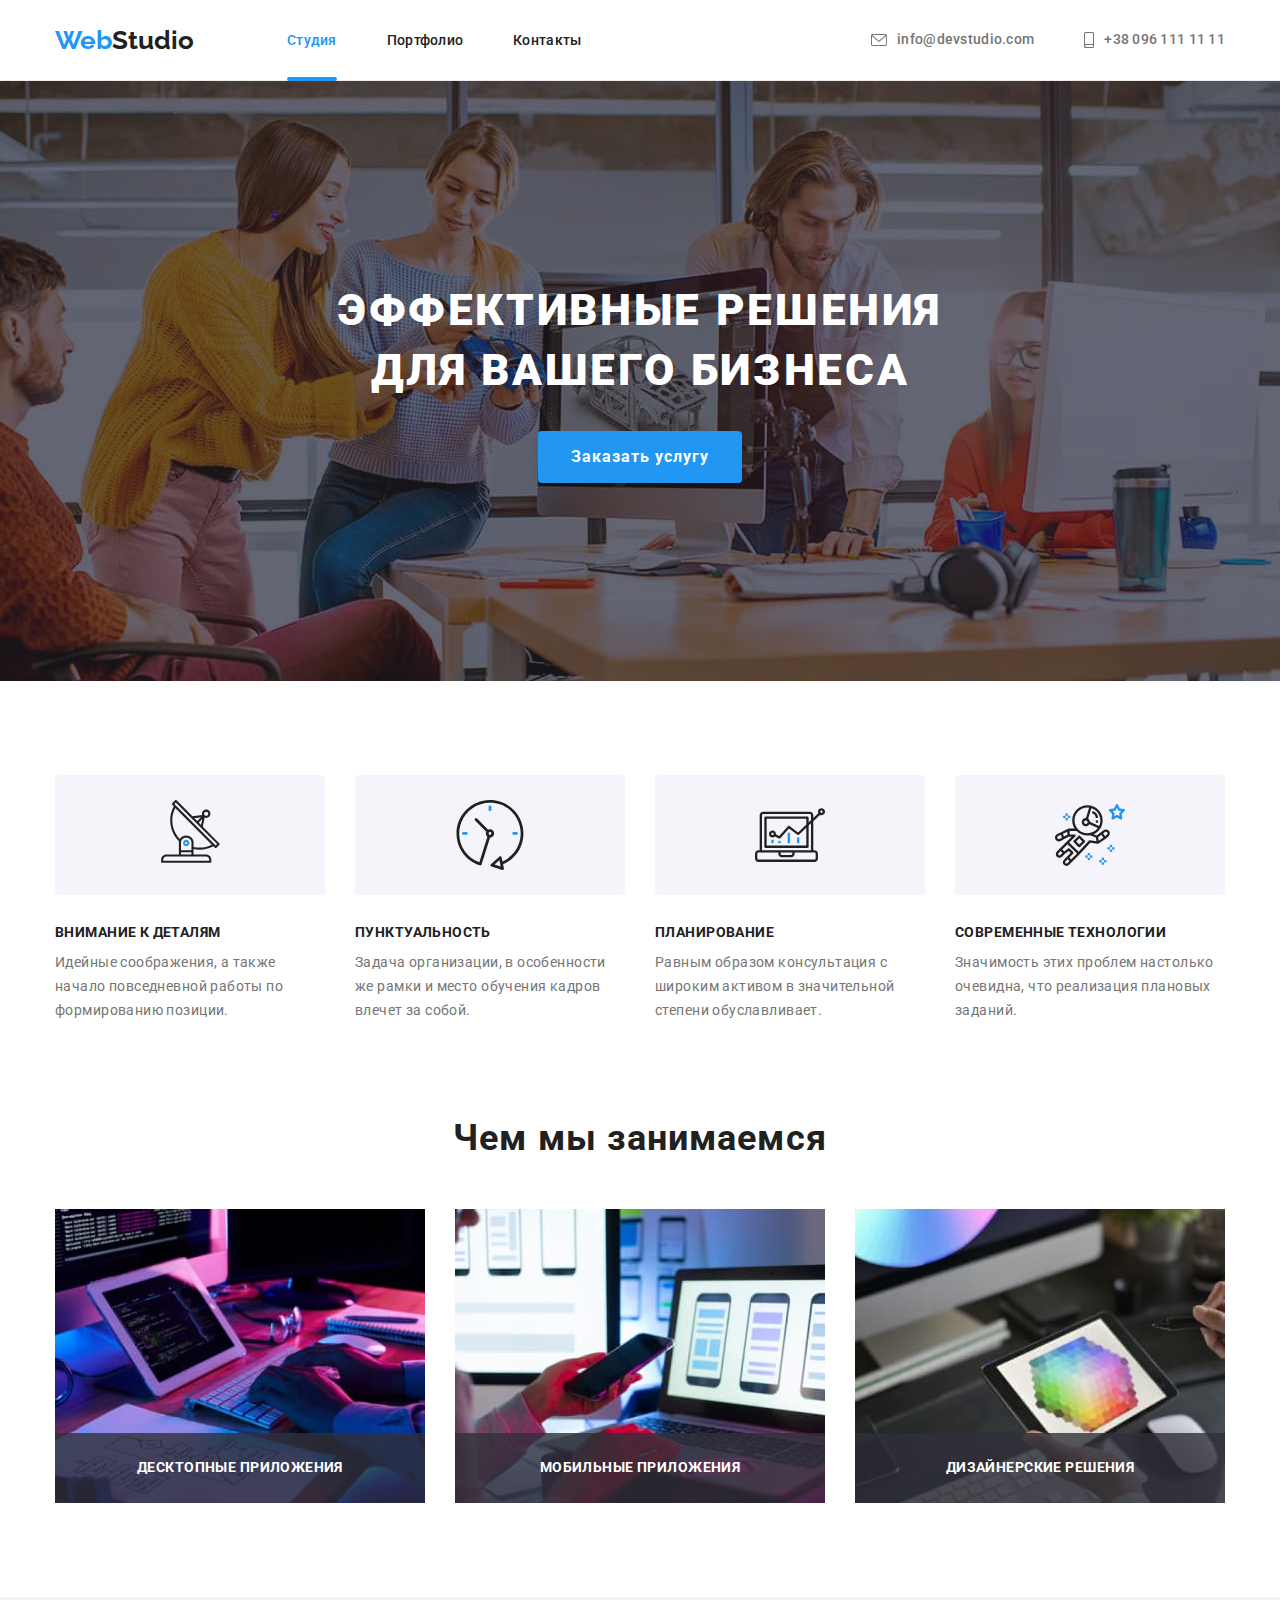
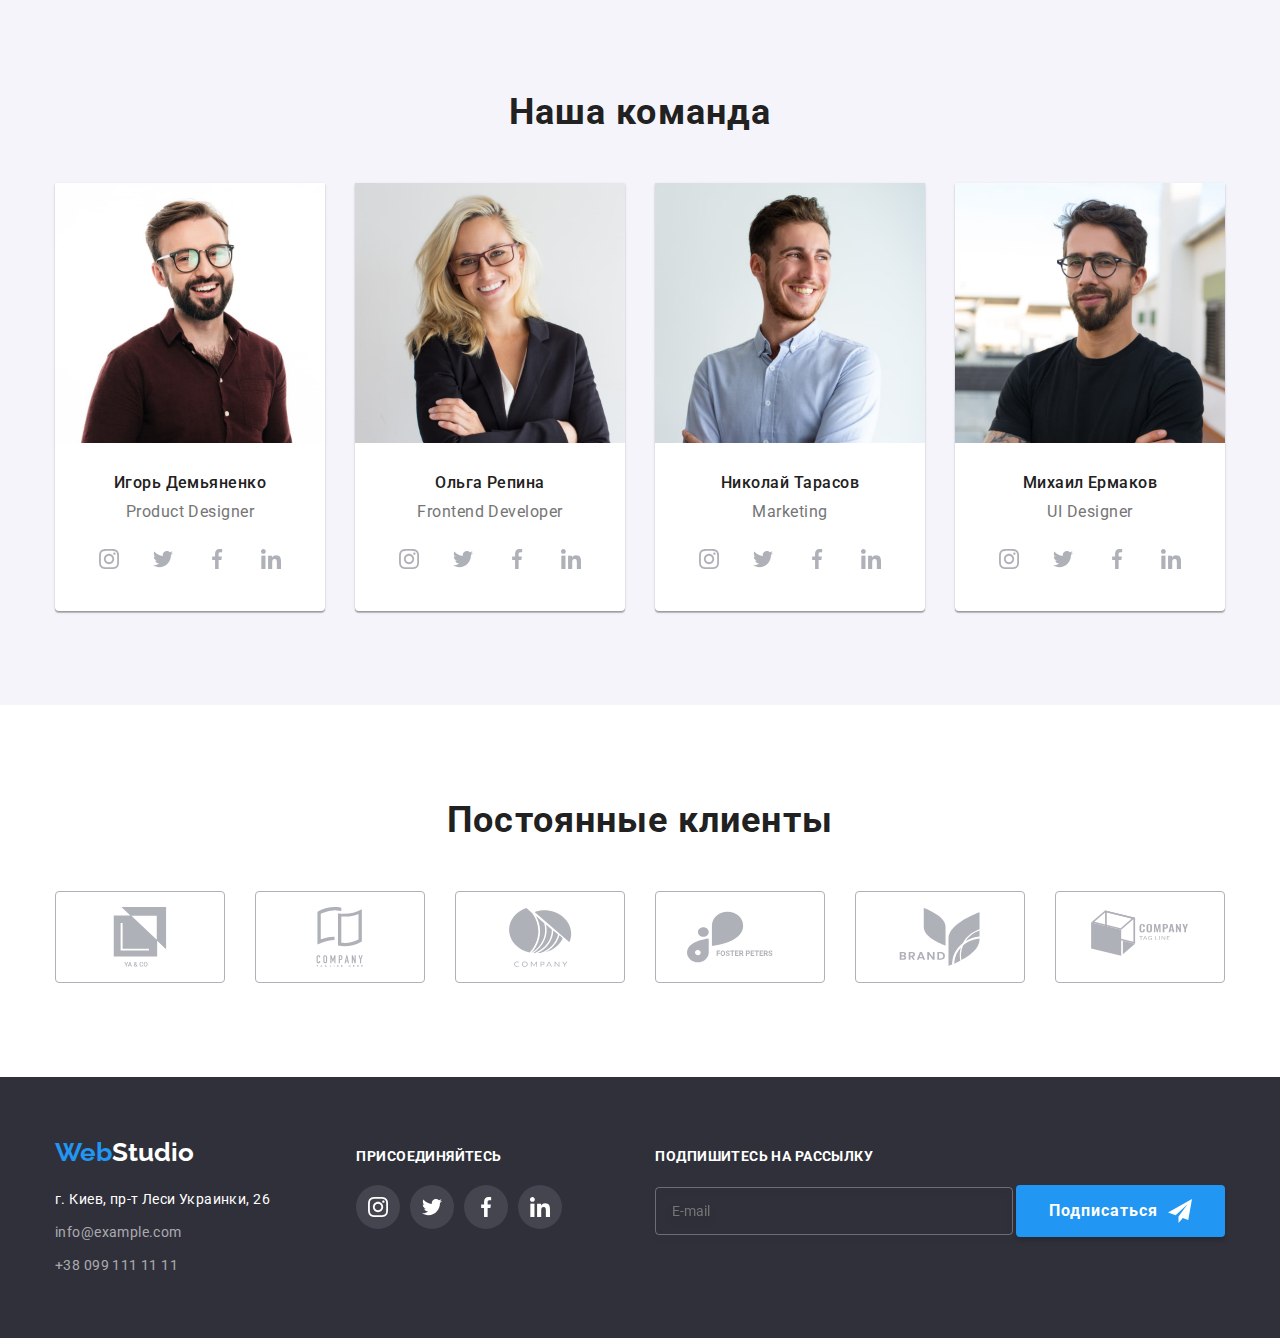
==== index.html @ 66a7e589 "a" ====
<!DOCTYPE html>
<html lang="ru">

<head>
	<meta charset="UTF-8" />
	<meta http-equiv="X-UA-Compatible" content="IE=edge" />
	<meta name="viewport" content="width=device-width, initial-scale=1.0" />
	<title>WebStudio</title>
	<link rel="preconnect" href="https://fonts.googleapis.com" />
	<link rel="preconnect" href="https://fonts.gstatic.com" crossorigin />
	<link href="https://fonts.googleapis.com/css2?family=Raleway:wght@700&family=Roboto:wght@400;500;700;900&display=swap"
		rel="stylesheet" />
	<link rel="stylesheet"
		href="https://cdnjs.cloudflare.com/ajax/libs/modern-normalize/1.1.0/modern-normalize.min.css" />
	<link rel="stylesheet" href="./css/main.min.css" />
</head>

<body>
	<!--header-->
	<header class="header">
		<div class="header__content container">
			<nav class="main__nav">
				<a class="logo" href="./index.html"><span class="logo__accent">Web</span>Studio</a>
				<ul class="site--nav">
					<li class="site--nav__item">
						<a href="./index.html" class="site--nav__link site--nav__current">Студия</a>
					</li>
					<li class="site--nav__item">
						<a href="./portfolio.html" class="site--nav__link ">Портфолио</a>
					</li>
					<li class="site--nav__item">
						<a href="#" class="site--nav__link">Контакты</a>
					</li>
				</ul>
			</nav>
			<ul class="connection">
				<li class="connection__item">
					<a href="mailto:info@devstudio.com" class="connection__link">
						<svg class="contact__icon" width="16px" height="12px">
							<use href="./images/sprite/sprite.svg#envelope"></use>
						</svg>
						info@devstudio.com
					</a>
				</li>
				<li class="connection__item">
					<a href="tel:+380961111111" class="connection__link">
						<svg class="contact__icon" width="10px" height="16px">
							<use href="./images/sprite/sprite.svg#smartphone"></use>
						</svg>
						+38 096 111 11 11
					</a>
				</li>
			</ul>
		</div>
	</header>
	<main>
		<!--hero-->
		<section class="hero">
			<h1 class="hero__title">Эффективные решения для вашего бизнеса</h1>
			<button type="button" class=" hero__button" data-modal-open>Заказать услугу</button>
		</section>
		<!--benefits-->
		<section class="section">
			<div class="container">
				<h2 class="visually--hidden">Наши преимущества</h2>
				<!-- скрито в css -->
				<ul class="benefits">
					<li class="benefits__item">
						<div class="benefits__icon-container">
							<svg class="benefits__icon" width="70px" height="70px">
								<use href="./images/sprite/sprite.svg#antenna"></use>
							</svg>
						</div>
						<h3 class="benefits__title">Внимание к деталям</h3>
						<p class="benefits__text">
							Идейные соображения, а также начало повседневной работы по формированию позиции.
						</p>
					</li>
					<li class="benefits__item">
						<div class="benefits__icon-container">
							<svg class="benefits__icon" width="70px" height="70px">
								<use href="./images/sprite/sprite.svg#clock"></use>
							</svg>
						</div>
						<h3 class="benefits__title">Пунктуальность</h3>
						<p class="benefits__text">
							Задача организации, в особенности же рамки и место обучения кадров влечет за собой.
						</p>
					</li>
					<li class="benefits__item">
						<div class="benefits__icon-container">
							<svg class="benefits__icon" width="70px" height="70px">
								<use href="./images/sprite/sprite.svg#diagram"></use>
							</svg>
						</div>
						<h3 class="benefits__title">Планирование</h3>
						<p class="benefits__text">
							Равным образом консультация с широким активом в значительной степени обуславливает.
						</p>
					</li>
					<li class="benefits__item">
						<div class="benefits__icon-container">
							<svg class="benefits__icon" width="70px" height="70px">
								<use href="./images/sprite/sprite.svg#astronaut"></use>
							</svg>
						</div>
						<h3 class="benefits__title">Современные технологии</h3>
						<p class="benefits__text">
							Значимость этих проблем настолько очевидна, что реализация плановых заданий.
						</p>
					</li>
				</ul>
			</div>
		</section>
		<!--services-->
		<section class="section section__no-pading-top">
			<div class="container">
				<h2 class="section__title">Чем мы занимаемся</h2>
				<ul class="services">
					<li class="services__item">
						<div class="services__thumb">
							<img src="./images/work/work1.jpg" alt="Десктопные приложения" width="370" height="294" />
							<div class="services__overlay">
								<p class="services__name">Десктопные приложения</p>
							</div>
						</div>
					</li>
					<li class="services__item">
						<div class="services__thumb">
							<img src="./images/work/work2.jpg" alt="Мобильные приложения" width="370" height="294" />
							<div class="services__overlay">
								<p class="services__name">Мобильные приложения</p>
							</div>
						</div>
					</li>
					<li class="services__item">
						<div class="services__thumb">
							<img src="./images/work/work3.jpg" alt="Дизайнерские решения" width="370" height="294" />
							<div class="services__overlay">
								<p class="services__name">Дизайнерские решения</p>
							</div>
						</div>
					</li>
				</ul>
			</div>
		</section>
		<!--team-->
		<section class="section section__gray-background">
			<div class="container">
				<h2 class="section__title">Наша команда</h2>
				<ul class="team">
					<li class="team__item">
						<img class="team__photo" src="./images/employee/employee1.jpg" alt="Игорь Демьяненко" width="270"
							height="260" />
						<div class="team__card-information">
							<h3 class="team__title">Игорь Демьяненко</h3>
							<p lang="en" class="team__text">Product Designer</p>
							<ul class="social">
								<li class="social__item">
									<a class="social__link" href="#">
										<svg class="social__icon" width="20px" height="20px">
											<use href="./images/sprite/sprite.svg#instagram"></use>
										</svg>
									</a>
								</li>
								<li class="social__item">
									<a class="social__link" href="#">
										<svg class="social__icon" width="20px" height="20px">
											<use href="./images/sprite/sprite.svg#twitter"></use>
										</svg>
									</a>
								</li>
								<li class="social__item">
									<a class="social__link" href="#">
										<svg class="social__icon" width="20px" height="20px">
											<use href="./images/sprite/sprite.svg#facebook"></use>
										</svg>
									</a>
								</li>
								<li class="social__item">
									<a class="social__link" href="#">
										<svg class="social__icon" width="20px" height="20px">
											<use href="./images/sprite/sprite.svg#linkedin"></use>
										</svg>
									</a>
								</li>
							</ul>
						</div>
					</li>
					<li class="team__item">
						<img class="team__photo" src="./images/employee/employee2.jpg" alt="Ольга Репина" width="270"
							height="260" />
						<div class="team__card-information">
							<h3 class="team__title">Ольга Репина</h3>
							<p lang="en" class="team__text">Frontend Developer</p>
							<ul class="social">
								<li class="social__item">
									<a class="social__link" href="#">
										<svg class="social__icon" width="20px" height="20px">
											<use href="./images/sprite/sprite.svg#instagram"></use>
										</svg>
									</a>
								</li>
								<li class="social__item">
									<a class="social__link" href="#">
										<svg class="social__icon" width="20px" height="20px">
											<use href="./images/sprite/sprite.svg#twitter"></use>
										</svg>
									</a>
								</li>
								<li class="social__item">
									<a class="social__link" href="#">
										<svg class="social__icon" width="20px" height="20px">
											<use href="./images/sprite/sprite.svg#facebook"></use>
										</svg>
									</a>
								</li>
								<li class="social__item">
									<a class="social__link" href="#">
										<svg class="social__icon" width="20px" height="20px">
											<use href="./images/sprite/sprite.svg#linkedin"></use>
										</svg>
									</a>
								</li>
							</ul>
						</div>
					</li>
					<li class="team__item">
						<img class="team__photo" src="./images/employee/employee3.jpg" alt="Николай Тарасов" width="270"
							height="260" />
						<div class="team__card-information">
							<h3 class="team__title">Николай Тарасов</h3>
							<p lang="en" class="team__text">Marketing</p>
							<ul class="social">
								<li class="social__item">
									<a class="social__link" href="#">
										<svg class="social__icon" width="20px" height="20px">
											<use href="./images/sprite/sprite.svg#instagram"></use>
										</svg>
									</a>
								</li>
								<li class="social__item">
									<a class="social__link" href="#">
										<svg class="social__icon" width="20px" height="20px">
											<use href="./images/sprite/sprite.svg#twitter"></use>
										</svg>
									</a>
								</li>
								<li class="social__item">
									<a class="social__link" href="#">
										<svg class="social__icon" width="20px" height="20px">
											<use href="./images/sprite/sprite.svg#facebook"></use>
										</svg>
									</a>
								</li>
								<li class="social__item">
									<a class="social__link" href="#">
										<svg class="social__icon" width="20px" height="20px">
											<use href="./images/sprite/sprite.svg#linkedin"></use>
										</svg>
									</a>
								</li>
							</ul>
						</div>
					</li>
					<li class="team__item">
						<img class="team__photo" src="./images/employee/employee4.jpg" alt="Михаил Ермаков" width="270"
							height="260" />
						<div class="team__card-information">
							<h3 class="team__title">Михаил Ермаков</h3>
							<p lang="en" class="team__text">UI Designer</p>
							<ul class="social">
								<li class="social__item">
									<a class="social__link" href="#">
										<svg class="social__icon" width="20px" height="20px">
											<use href="./images/sprite/sprite.svg#instagram"></use>
										</svg>
									</a>
								</li>
								<li class="social__item">
									<a class="social__link" href="#">
										<svg class="social__icon" width="20px" height="20px">
											<use href="./images/sprite/sprite.svg#twitter"></use>
										</svg>
									</a>
								</li>
								<li class="social__item">
									<a class="social__link" href="#">
										<svg class="social__icon" width="20px" height="20px">
											<use href="./images/sprite/sprite.svg#facebook"></use>
										</svg>
									</a>
								</li>
								<li class="social__item">
									<a class="social__link" href="#">
										<svg class="social__icon" width="20px" height="20px">
											<use href="./images/sprite/sprite.svg#linkedin"></use>
										</svg>
									</a>
								</li>
							</ul>
						</div>
					</li>
				</ul>
			</div>
		</section>
		<!-- clients -->
		<section class="section">
			<div class="container">
				<h2 class="section__title">Постоянные клиенты</h2>
				<ul class="clients">
					<li class="client__item">
						<a class="client__link" href="#">
							<svg class="client__icon" width="106px" height="60px">
								<use href="./images/sprite/sprite.svg#group-5"></use>
							</svg>
						</a>
					</li>
					<li class="client__item">
						<a class="client__link" href="#">
							<svg class="client__icon" width="106px" height="60px">
								<use href="./images/sprite/sprite.svg#group-4"></use>
							</svg>
						</a>
					</li>
					<li class="client__item">
						<a class="client__link" href="#">
							<svg class="client__icon" width="106px" height="60px">
								<use href="./images/sprite/sprite.svg#group-3"></use>
							</svg>
						</a>
					</li>
					<li class="client__item">
						<a class="client__link" href="#">
							<svg class="client__icon" width="106px" height="60px">
								<use href="./images/sprite/sprite.svg#group-6"></use>
							</svg>
						</a>
					</li>
					<li class="client__item">
						<a class="client__link" href="#">
							<svg class="client__icon" width="106px" height="60px">
								<use href="./images/sprite/sprite.svg#group-1"></use>
							</svg>
						</a>
					</li>
					<li class="client__item">
						<a class="client__link" href="#">
							<svg class="client__icon" width="106px" height="60px">
								<use href="./images/sprite/sprite.svg#group-2"></use>
							</svg>
						</a>
					</li>
				</ul>
			</div>
		</section>
	</main>
	<!--footer-->
	<footer class="footer__background">
		<div class="container footer">
			<div class="contacts__group">
				<a class="footer__logo" href="./index.html"><span class="footer__logo--accent">Web</span>Studio</a>
				<address>
					<ul class="contacts">
						<li class="contacts__item">
							<a class="contacts__location" href="https://www.google.com/maps/place/бул.+Леси+Украинки,+26,+Киев"
								target="_blank" rel="noreferrer noopener nofollow">г. Киев, пр-т Леси Украинки, 26</a>
						</li>
						<li class="contacts__item">
							<a class="contacts__mail-tel" href="mailto:info@example.com">info@example.com</a>
						</li>
						<li class="contacts__item">
							<a class="contacts__mail-tel" href="tel:+380991111111">+38 099 111 11 11</a>
						</li>
					</ul>
				</address>
			</div>
			<div class="links">
				<p class="links__text-title">присоединяйтесь</p>
				<ul class="links-list">
					<li class="links-list__item">
						<a class="links-list__link" href="#">
							<svg class="links-list__icon" width="20px" height="20px">
								<use href="./images/sprite/sprite.svg#instagram"></use>
							</svg>
						</a>
					</li>
					<li class="links-list__item">
						<a class="links-list__link" href="#">
							<svg class="links-list__icon" width="20px" height="20px">
								<use href="./images/sprite/sprite.svg#twitter"></use>
							</svg>
						</a>
					</li>
					<li class="links-list__item">
						<a class="links-list__link" href="#">
							<svg class="links-list__icon" width="20px" height="20px">
								<use href="./images/sprite/sprite.svg#facebook"></use>
							</svg>
						</a>
					</li>
					<li class="links-list__item">
						<a class="links-list__link" href="#">
							<svg class="links-list__icon" width="20px" height="20px">
								<use href="./images/sprite/sprite.svg#linkedin"></use>
							</svg>
						</a>
					</li>
				</ul>
			</div>
			<div class="footer-form">
				<p class="footer-text-title footer-form__footer-text-title">Подпишитесь на рассылку</p>
				<input class="footer-form__input-email" type="email" name="email" placeholder="E-mail" />
				<button class="button button--contained footer-form_button--contained" type="submit">
					Подписаться
					<svg class="button__icon" width="24px" height="24px">
						<use href="./images/sprite/sprite.svg#Telegram"></use>
					</svg>
				</button>
			</div>
		</div>
	</footer>
	<!-- modal win -->
	<div class="backdrop is-hidden" data-modal>
		<div class="modal__close">
			<button class="button__close" type="button" data-modal-close>
				<svg class="close__cross-icon" width="18px" height="18px">
					<use href="./images/sprite/sprite.svg#icon-Vector"></use>
				</svg>
			</button>
			<form class="modal__form" autocomplete="off">
				<p class="modal__form--text">Оставьте свои данные, мы вам перезвоним</p>

				<label class="modal_form-field">
					<span class="modal_form-description">Имя</span>
					<span class="modal_form-wrapper">
						<input type="text" name="user_name" class="modal_form-input" required pattern="^[a-zA-Zа-яА-ЯіїІЇ]+$"
							minlength="2" />
						<svg class="modal_input-icon" width="18" height="18">
							<use href="./images/sprite/sprite.svg#person"></use>
						</svg>
					</span>
				</label>

				<label class="modal_form-field">
					<span class="modal_form-description">Телефон</span>
					<span class="modal_form-wrapper">
						<input type="tel" name="user_phone" class="modal_form-input" pattern="[0-9]{3}[0-9]{3}[0-9]{2}[0-9]{2}"
							title="xxx xxx xx xx" required />
						<svg class="modal_input-icon" width="18" height="18">
							<use href="./images/sprite/sprite.svg#phone"></use>
						</svg>
					</span>
				</label>

				<label class="modal_form-field">
					<span class="modal_form-description">Почта</span>
					<span class="modal_form-wrapper">
						<input type="email" name="user_email" class="modal_form-input" />
						<svg class="modal_input-icon" width="18" height="18">
							<use href="./images/sprite/sprite.svg#email-black"></use>
						</svg>
					</span>
				</label>

				<label class="modal_form-field">
					<span class="modal_form-description">Комментарий</span>
					<textarea name="user_message" class="modal_form-message" placeholder="Введите текст"></textarea>
				</label>

				<input class="modal_check-policy visually--hidden" id="user-policy" type="checkbox" name="user_policy" />
				<label class="modal_description" for="user-policy">
					Соглашаюсь с рассылкой и принимаю&nbsp;
					<a href="" class="modal_form-link">Условия договора</a>
				</label>

				<button type="submit" class="modal_form-submit">Отправить</button>
			</form>
		</div>
	</div>
	<script src="./js/modal.js"></script>
</body>

</html>
---- css/main.min.css ----
:root{--primery-color: #212121;--secondary-color: #757575;--accent-color: #2196F3;--accent-color-hover: #188CE8;--light-color: #FFFFFF;--backgound-gray-color: #F5F4FA;--link-client-color: #AFB1B8;--image-border: 1px solid #EEEEEE;--primery-font: "Roboto", sans-serif;--secondary-font: "Raleway", sans-serif;--normal-font: 400;--medium-font: 500;--bolt-font: 700;--bolder-font: 900;--primary-font-size: 14px;--secondary-font-size: 16px;--transition-dur-and-fun: color 250ms cubic-bezier(0.4, 0, 0.2, 1);--transition-dur-and-fun-bacol: background-color 250ms cubic-bezier(0.4, 0, 0.2, 1);--transition-dur-and-fun-portfol: 250ms cubic-bezier(0.4, 0, 0.2, 1)}.visually--hidden{position:absolute;white-space:nowrap;width:1px;height:1px;overflow:hidden;border:0;padding:0;clip:rect(0 0 0 0);-webkit-clip-path:inset(50%);clip-path:inset(50%);margin:-1px}body{background-color:var(--light-color);font-size:var(--primary-font-size);color:var(--primery-color);font-family:var(--primery-font);margin:0}h1,h2,h3,h4,p{margin-top:0;margin-bottom:0}ul,ol{list-style:none;margin-top:0;margin-bottom:0;padding-left:0}img{display:block;max-width:100%}button{cursor:pointer}.container{margin-left:auto;margin-right:auto;width:1200px;padding-left:15px;padding-right:15px}.section{padding-top:94px;padding-bottom:94px}.section__title{margin-top:0;margin-bottom:50px;font-weight:var(--bolt-font);font-size:36px;line-height:1.17;text-align:center;letter-spacing:.03em}.section__gray-background{background-color:var(--backgound-gray-color)}.section__no-pading-top{padding-top:0}.button--contained{border-radius:4px;padding:10px 32px;margin-left:auto;margin-right:auto;min-width:200px;color:var(--light-color);background-color:var(--accent-color);font-weight:var(--bolt-font);font-size:var(--secondary-font-size);line-height:1.88;letter-spacing:.06em;cursor:pointer;text-align:center;box-shadow:0px 4px 4px rgba(0,0,0,.15)}.button--contained:hover,.button--contained:focus{background-color:var(--accent-color-hover)}.button__icon{margin-left:10px;fill:var(--light-color)}.benefits{display:flex}.benefits__item:not(:last-child){margin-right:30px}.benefits__icon-container{display:flex;justify-content:center;align-items:center;width:270px;height:120px;background-color:var(--backgound-gray-color);margin-bottom:30px;border-radius:4px}.benefits__title{margin-top:0;margin-bottom:10px;font-weight:var(--bolt-font);font-size:var(--primary-font-size);line-height:1.14;letter-spacing:.03em;text-transform:uppercase}.benefits__text{margin-top:0;margin-bottom:0;color:var(--secondary-color);font-weight:var(--normal-font);font-size:var(--primary-font-size);line-height:1.71;letter-spacing:.03em}.card{display:flex;flex-wrap:wrap;margin-top:-30px;margin-left:-30px}.card>.card__item{flex-basis:calc(33.3333333333% - 30px);margin-left:30px;margin-top:30px}.card__link{display:block;text-decoration:none;color:var(--primery-color);transition:box-shadow var(--transition-dur-and-fun-portfol)}.card__link:hover,.card__link:focus{box-shadow:0px 1px 1px rgba(0,0,0,.12),0px 4px 4px rgba(0,0,0,.06),1px 4px 6px rgba(0,0,0,.16)}.card__container{position:relative;overflow:hidden}.card__image{margin-top:0;margin-bottom:0px}.card__overlay{position:absolute;left:0;top:0;width:100%;height:100%;background:rgba(33,150,243,.9);transform:translate(0, 101%);transition:var(--transition-dur-and-fun-portfol)}.card__link:hover .card__overlay,.card__link:focus .card__overlay{transform:translate(0, 0);transform:var(--transition-dur-and-fun-bacol)}.card__text{position:absolute;width:322px;top:50%;left:50%;transform:translate(-50%, -50%);margin-top:0;margin-bottom:0;font-weight:var(--normal-font);font-size:18px;line-height:1.56;letter-spacing:.03em;color:var(--light-color)}.card__title-project{margin-top:0;margin-bottom:4px;font-size:18px;font-weight:var(--bolt-font);line-height:2;letter-spacing:.06em}.card__project-description{margin-top:0;margin-bottom:0;color:var(--secondary-color);font-weight:var(--normal-font);font-size:var(--secondary-font-size);line-height:1.88;letter-spacing:.03em}.card__content{padding:20px 24px;border-bottom:var(--image-border);border-right:var(--image-border);border-left:var(--image-border)}.clients{display:flex;justify-content:center;align-items:center}.client__item{width:170px;height:92px}.client__item:not(:last-child){margin-right:30px}.client__link{display:flex;align-items:center;justify-content:center;color:var(--link-client-color);width:100%;height:100%;border:1px solid currentColor;border-radius:4px;transition:var(--transition-dur-and-fun)}.client__link:hover,.client__link:focus{color:var(--accent-color);border-color:currclient__link}.client__icon{fill:currentColor}.connection{display:flex;align-items:center;margin-left:auto}.connection__link{display:flex;align-items:center;color:var(--secondary-color);font-weight:var(--medium-font);line-height:1.14;letter-spacing:.02em;text-decoration:none;transition:var(--transition-dur-and-fun)}.connection__link:hover,.connection__link:focus{color:var(--accent-color)}.contact__icon{fill:currentColor;margin-right:10px}.contact__icon:hover,.contact__icon:focus{fill:currentColor}.connection__item:last-child{margin-left:50px}.filter__list{display:flex;justify-content:center;margin-bottom:50px}.filter__list .filter__item:not(:last-child){margin-right:8px}.filter__button{padding:6px 22px;border-radius:4px;color:var(--primery-color);background-color:var(--backgound-gray-color);font-family:var(--primery-font);font-weight:var(--medium-font);font-size:var(--secondary-font-size);line-height:1.62;text-align:center;letter-spacing:.03em;cursor:pointer}.filter__button:hover,.filter__button:focus{color:var(--light-color);background-color:var(--accent-color);box-shadow:0px 3px 1px rgba(0,0,0,.1),0px 1px 2px rgba(0,0,0,.08),0px 2px 2px rgba(0,0,0,.12)}.footer__background{background-color:#2f303a;padding-top:60px;padding-bottom:60px}.footer{display:flex;align-items:baseline}.contacts__group{flex-grow:1}.footer-form{margin-left:93px}.footer-text-title{font-family:var(--primery-font);font-weight:var(--bolt-font);font-size:var(--primary-font-size);line-height:1.14;letter-spacing:.03em;text-transform:uppercase;color:var(--light-color);margin-top:0;margin-bottom:20px}.footer-form__input-email{width:358px;padding:15px 16px;background:rgba(0,0,0,0);border:1px solid rgba(255,255,255,.3);filter:drop-shadow(0px 4px 4px rgba(0, 0, 0, 0.15));border-radius:4px;color:var(--light-color)}.footer-form_button--contained{display:inline-flex;align-items:center}.footer__logo{display:inline-block;margin-bottom:20px;color:var(--light-color);font-family:var(--secondary-font);font-size:26px;font-weight:700;line-height:1.19;text-decoration:none;letter-spacing:.03}.footer__logo--accent{color:var(--accent-color)}.contacts{display:inline-block}.contacts .contacts__item:not(:last-child){margin-bottom:9px}.contacts__item{display:block;margin-top:0}.contacts__location{color:var(--light-color);font-style:normal;font-weight:var(--normal-font);font-size:var(--primary-font-size);line-height:1.71;letter-spacing:.03em;text-decoration:none;transition:var(--transition-dur-and-fun)}.contacts__location:hover,.contacts__location:focus{color:var(--accent-color)}.contacts__mail-tel{color:rgba(255,255,255,.6);font-style:normal;font-weight:var(--normal-font);font-size:var(--primary-font-size);line-height:1.71;letter-spacing:.03em;text-decoration:none;transition:var(--transition-dur-and-fun)}.contacts__mail-tel:hover,.contacts__mail-tel:focus{color:var(--accent-color)}.links{margin-left:70px}.links__text-title{font-family:var(--primery-font);font-weight:var(--bolt-font);font-size:var(--primary-font-size);line-height:1.14;letter-spacing:.03em;text-transform:uppercase;color:#fff;margin-top:0;margin-bottom:20px}.links-list{display:flex;gap:10px}.links-list__item{width:44px;height:44px}.links-list__link{display:flex;justify-content:center;align-items:center;width:100%;height:100%;text-decoration:none;color:var(--light-color);background-color:rgba(255,255,255,.1);border-radius:50%;transition:var(--transition-dur-and-fun-bacol)}.links-list__link:hover,.links-list__link:focus{background-color:var(--accent-color)}.links-list__icon{fill:currentColor}.links-text{font-family:var(--primery-font);font-weight:var(--bolt-font);font-size:var(--primary-font-size);line-height:1.14;letter-spacing:.03em;text-transform:uppercase;color:#fff;margin-top:0;margin-bottom:20px}.backdrop{position:fixed;top:0;left:0;z-index:100;width:100%;height:100%;background-color:rgba(0,0,0,.2);opacity:1;transition:opacity var(--transition-dur-and-fun-portfol),visibility var(--transition-dur-and-fun-portfol)}.backdrop.is-hidden{opacity:0;visibility:hidden;pointer-events:none}.backdrop.is-hidden .modal__close{transform:translate(-50%, -50%) scale(1.1)}.modal__close{position:absolute;top:50%;left:50%;width:528px;border-radius:4px;box-shadow:0px 1px 3px rgba(0,0,0,.12),0px 1px 1px rgba(0,0,0,.14),0px 2px 1px rgba(0,0,0,.2);background:var(--light-color);transform:translate(-50%, -50%);transition:transform var(--transition-dur-and-fun-portfol)}.button__close{position:absolute;top:8px;right:8px;width:30px;height:30px;border:1px solid rgba(0,0,0,.1);border-radius:50%;background-color:var(--light-color);cursor:pointer}.close__cross-icon{position:absolute;top:50%;left:50%;transform:translate(-50%, -50%);fill:#000;transition:fill var(--transition-dur-and-fun-portfol),var(--transition-dur-and-fun)}.button__close:hover .close__cross-icon,.button__close:focus .close__cross-icon{fill:var(--accent-color)}.modal__form{padding:40px;display:flex;flex-direction:column}.modal__form--text{font-weight:700;font-size:20px;line-height:1.5;text-align:center;letter-spacing:.03em;color:var(--primery-color);margin-bottom:12px}.modal_form-field{margin-bottom:20px}.modal_form-description{display:block;font-size:12px;line-height:1.16;letter-spacing:.01em;color:var(--secondary-color);margin-bottom:4px}.modal_form-wrapper{display:block;position:relative}.modal_form-input{width:100%;height:40px;border:1px solid rgba(33,33,33,.2);border-radius:4px;padding:12px;padding-left:42px;transition:border-color var(--transition-dur-and-fun-portfol)}.modal_form-input:focus{outline:none;border-color:var(--accent-color)}.modal_input-icon{position:absolute;top:50%;left:12px;fill:var(--primery-color);transform:translateY(-50%);transition:fill aar(--transition-dur-and-fun-portfol)}.modal_form-input:focus+.modal_input-icon{fill:var(--accent-color)}.modal_form-message{resize:none;display:block;width:100%;height:120px;padding:12px 16px;border:1px solid rgba(33,33,33,.2);border-radius:4px;transition:border-color var(--transition-dur-and-fun-portfol)}.modal_form-message:focus{outline:none;border-color:var(--accent-color)}.modal_form-message::-moz-placeholder{font-size:12px;line-height:1.16;letter-spacing:.01em;color:rgba(117,117,117,.5)}.modal_form-message:-ms-input-placeholder{font-size:12px;line-height:1.16;letter-spacing:.01em;color:rgba(117,117,117,.5)}.modal_form-message::placeholder{font-size:12px;line-height:1.16;letter-spacing:.01em;color:rgba(117,117,117,.5)}.modal_form-link{line-height:1.71;letter-spacing:.03em;-webkit-text-decoration-line:underline;text-decoration-line:underline;color:var(--accent-color)}.modal_description{justify-content:center;font-size:14px;line-height:1.71;letter-spacing:.03em;color:var(--secondary-color);display:flex;align-items:center;margin-bottom:30px}.modal_description::before{content:"";display:block;width:16px;height:15px;border:2px solid var(--primery-color);border-radius:2px;transition:border-color var(--transition-dur-and-fun-portfol),var(--transition-dur-and-fun-bacol);margin-right:8px}.modal_check-policy:checked+.modal_description::before{background-color:var(--accent-color);border-color:var(--accent-color);background-image:url(../images/iconcheck.svg);background-position:center;background-size:16px 15px}.modal_check-policy:focus+.modal_description::before{outline:1px solid var(--accent-color)}.modal_form-submit{align-self:center;font-weight:700;font-size:16px;line-height:1.88;letter-spacing:.06em;padding:10px 56px;color:var(--light-color);background-color:var(--accent-color);box-shadow:0px 4px 4px rgba(0,0,0,.15);border-radius:4px;border:none}.modal_form-submit:focus,.modal_form-submit:hover{background-color:var(--accent-color-hover)}.header{border-bottom:1px solid #ececec}.header__content{display:flex;align-items:center}.main__nav{display:flex;align-items:center}.site--nav{display:flex}.site--nav .site--nav__item:not(:last-child){margin-right:50px}.menu-item{position:relative}.site--nav__link{display:block;position:relative;color:var(--primery-color);font-weight:var(--medium-font);text-decoration:none;line-height:1.14;letter-spacing:.02em;padding-bottom:32px;padding-top:32px;bottom:-1px;transition:var(--transition-dur-and-fun)}.site--nav__link:hover,.site--nav__link:focus{color:var(--accent-color)}.site--nav__link.site--nav__current{color:var(--accent-color)}.site--nav__current::after{content:"";position:absolute;left:0;bottom:0;display:block;width:100%;height:4px;border-radius:2px;background-color:var(--accent-color)}.logo{color:var(--primery-color);font-family:var(--secondary-font);font-size:26px;font-weight:var(--bolt-font);line-height:1.19;text-decoration:none;letter-spacing:.03;margin-right:93px}.logo__accent{color:var(--accent-color)}.button{font-family:inherit;border:1px solid rgba(0,0,0,0);transition:var(--transition-dur-and-fun),var(--transition-dur-and-fun-bacol),box-shadow var(--transition-dur-and-fun-portfol)}.hero{max-width:1600px;height:600px;margin-left:auto;margin-right:auto;background-color:#2f303a;text-align:center;padding-top:200px;padding-bottom:200px;background-image:linear-gradient(to right, rgba(47, 48, 58, 0.4), rgba(47, 48, 58, 0.4)),url(../images/hero/hover.jpg);background-repeat:no-repeat;background-position:center;background-size:auto}.hero__title{width:696px;margin-left:auto;margin-right:auto;margin-top:0;margin-bottom:30px;color:var(--light-color);font-weight:var(--bolder-font);font-size:44px;font-family:var(--primery-font);line-height:1.36;letter-spacing:.06em;text-transform:uppercase}.hero__button{box-shadow:0px 4px 4px rgba(0,0,0,.15);border-radius:4px;padding:10px 32px;margin-left:auto;margin-right:auto;min-width:200px;color:var(--light-color);background-color:var(--accent-color);font-weight:var(--bolt-font);font-size:var(--secondary-font-size);line-height:1.88;letter-spacing:.06em;cursor:pointer;text-align:center;box-shadow:0px 4px 4px rgba(0,0,0,.15);font-family:inherit;border:1px solid rgba(0,0,0,0);transition:var(--transition-dur-and-fun-bacol),var(--transition-dur-and-fun),var(--transition-dur-and-fun-bacol),box-shadow var(--transition-dur-and-fun-portfol)}.hero__button:hover,.hero__button:focus{background-color:var(--accent-color-hover)}.services{display:flex}.services .services__item:not(:last-child){margin-right:30px}.services__thumb{position:relative}.services__overlay{position:absolute;transform-origin:bottom center;bottom:0;width:370px;height:70px;background-color:rgba(47,48,58,.8)}.services__name{display:flex;justify-content:center;align-items:center;position:absolute;left:0;bottom:0;width:100%;height:70px;font-weight:700;font-size:14px;line-height:1.14;color:var(--light-color);letter-spacing:.03em;text-transform:uppercase}.team{display:flex}.team__item{width:270px;text-align:center;background-color:var(--light-color);box-shadow:0px 1px 3px rgba(0,0,0,.12),0px 1px 1px rgba(0,0,0,.14),0px 2px 1px rgba(0,0,0,.2);border-radius:0px 0px 4px 4px}.team .team__item:not(:last-child){margin-right:30px}.team__photo{margin-top:0;margin-bottom:0}.team__card-information{padding-top:30px;padding-bottom:30px}.team__title{margin-top:0;margin-bottom:10px;font-weight:var(--medium-font);font-size:var(--secondary-font-size);line-height:1.19;letter-spacing:.03em}.team__text{margin-top:0;margin-bottom:16px;color:var(--secondary-color);font-weight:var(--normal-font);font-size:var(--secondary-font-size);line-height:1.19;letter-spacing:.03em}.social{display:flex;align-items:center;justify-content:center;gap:10px}.social__item{width:44px;height:44px;border-radius:50%}.social__link{display:flex;justify-content:center;align-items:center;text-decoration:none;color:var(--link-client-color);width:100%;height:100%;border-radius:50%;transition:var(--transition-dur-and-fun),var(--transition-dur-and-fun-bacol)}.social__link:hover,.social__link:focus{color:var(--light-color);background-color:var(--accent-color)}.social__icon{fill:currentColor}/*# sourceMappingURL=main.min.css.map */
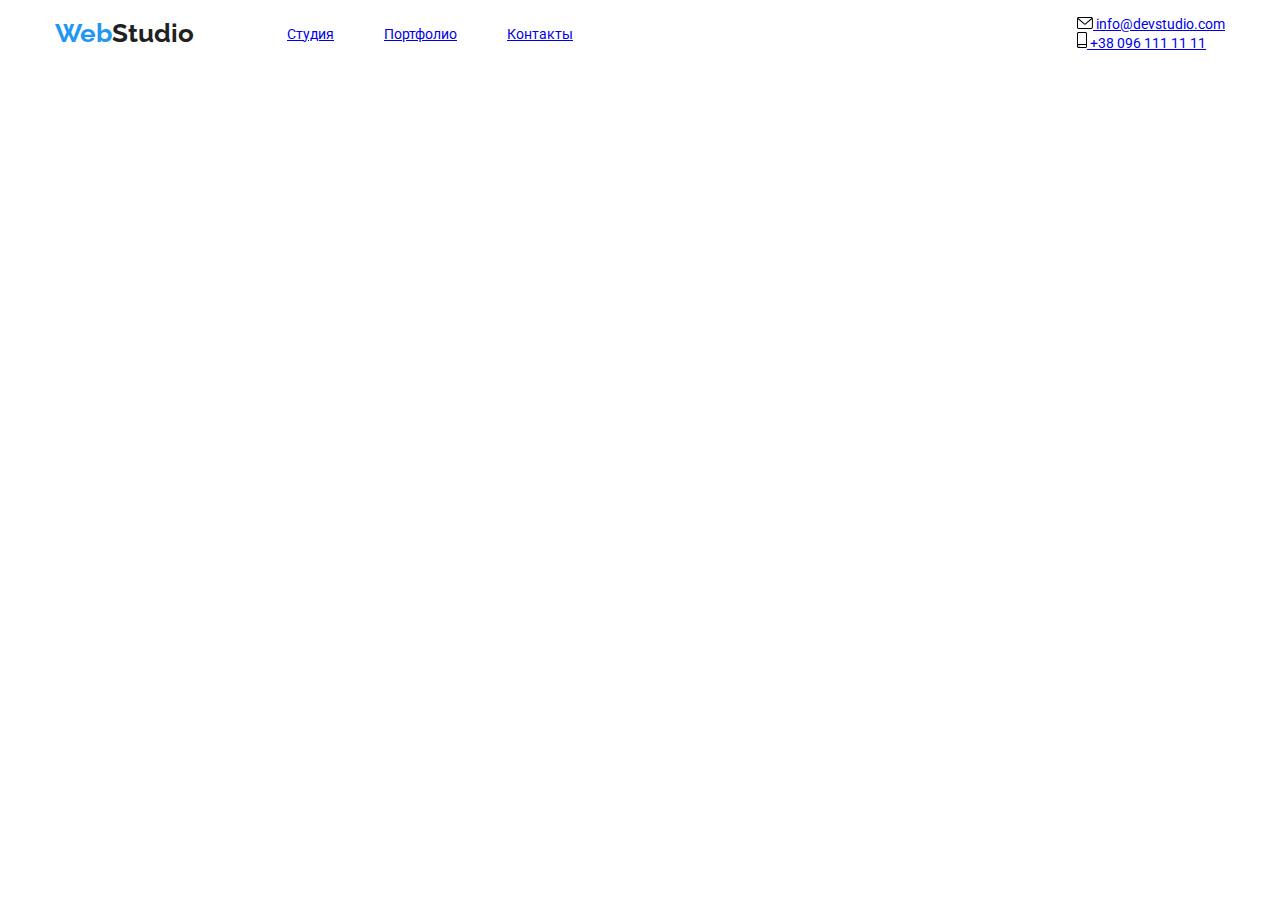
==== commit cb6919eb: "Адаптивка" ====
--- a/index.html
+++ b/index.html
@@ -33,6 +33,11 @@
 					</li>
 				</ul>
 			</nav>
+			<botton type="botton" class="mobile-menu-open" data-menu-open>
+				<svg class="mobile-menu-open__icon" width="40" height="40">
+					<use href="./images/sprite/sprite.svg#menu-burg"></use>
+				</svg>
+			</botton>
 			<ul class="connection">
 				<li class="connection__item">
 					<a href="mailto:info@devstudio.com" class="connection__link">
@@ -52,15 +57,57 @@
 				</li>
 			</ul>
 		</div>
+		<div class="mobile-menu" data-menu>
+			<div class="container mobail-menu_container">
+				<button class="mobile-menu_close-btn" data-menu-close>
+					<svg class="mobile-menu_close-icon" width="40" height="40">
+						<use href="./images/sprite/sprite.svg#icon-Vector"></use>
+					</svg>
+				</button>
+				<ul>
+					<li>
+						<a href="">Студія</a>
+					</li>
+					<li>
+						<a href="">Портфоліо</a>
+					</li>
+					<li>
+						<a href="">Контакти</a>
+					</li>
+				</ul>
+				<ul>
+					<li>
+						<a href="">+38 096 111 11 11</a>
+					</li>
+					<li>
+						<a href="">info@devstudio.com</a>
+					</li>
+				</ul>
+				<ul>
+					<li>
+						<a href="">Instagram</a>
+					</li>
+					<li>
+						<a href="">Twitter</a>
+					</li>
+					<li>
+						<a href="">Facebook</a>
+					</li>
+					<li>
+						<a href="">LinkedIn</a>
+					</li>
+				</ul>
+			</div>
+		</div>
 	</header>
 	<main>
 		<!--hero-->
-		<section class="hero">
+		<section class="hero none">
 			<h1 class="hero__title">Эффективные решения для вашего бизнеса</h1>
 			<button type="button" class=" hero__button" data-modal-open>Заказать услугу</button>
 		</section>
 		<!--benefits-->
-		<section class="section">
+		<section class="section none">
 			<div class="container">
 				<h2 class="visually--hidden">Наши преимущества</h2>
 				<!-- скрито в css -->
@@ -113,7 +160,7 @@
 			</div>
 		</section>
 		<!--services-->
-		<section class="section section__no-pading-top">
+		<section class="section section__no-pading-top none">
 			<div class="container">
 				<h2 class="section__title">Чем мы занимаемся</h2>
 				<ul class="services">
@@ -145,7 +192,7 @@
 			</div>
 		</section>
 		<!--team-->
-		<section class="section section__gray-background">
+		<section class="section section__gray-background none">
 			<div class="container">
 				<h2 class="section__title">Наша команда</h2>
 				<ul class="team">
@@ -305,7 +352,7 @@
 			</div>
 		</section>
 		<!-- clients -->
-		<section class="section">
+		<section class="section none">
 			<div class="container">
 				<h2 class="section__title">Постоянные клиенты</h2>
 				<ul class="clients">
@@ -356,7 +403,7 @@
 		</section>
 	</main>
 	<!--footer-->
-	<footer class="footer__background">
+	<footer class="footer__background none">
 		<div class="container footer">
 			<div class="contacts__group">
 				<a class="footer__logo" href="./index.html"><span class="footer__logo--accent">Web</span>Studio</a>
@@ -421,7 +468,7 @@
 		</div>
 	</footer>
 	<!-- modal win -->
-	<div class="backdrop is-hidden" data-modal>
+	<div class="backdrop is-hidden none" data-modal>
 		<div class="modal__close">
 			<button class="button__close" type="button" data-modal-close>
 				<svg class="close__cross-icon" width="18px" height="18px">
@@ -478,6 +525,7 @@
 			</form>
 		</div>
 	</div>
+	<script src="./js/mobaile-menu.js"></script>
 	<script src="./js/modal.js"></script>
 </body>
 
--- a/css/main.min.css
+++ b/css/main.min.css
@@ -1 +1 @@
-:root{--primery-color: #212121;--secondary-color: #757575;--accent-color: #2196F3;--accent-color-hover: #188CE8;--light-color: #FFFFFF;--backgound-gray-color: #F5F4FA;--link-client-color: #AFB1B8;--image-border: 1px solid #EEEEEE;--primery-font: "Roboto", sans-serif;--secondary-font: "Raleway", sans-serif;--normal-font: 400;--medium-font: 500;--bolt-font: 700;--bolder-font: 900;--primary-font-size: 14px;--secondary-font-size: 16px;--transition-dur-and-fun: color 250ms cubic-bezier(0.4, 0, 0.2, 1);--transition-dur-and-fun-bacol: background-color 250ms cubic-bezier(0.4, 0, 0.2, 1);--transition-dur-and-fun-portfol: 250ms cubic-bezier(0.4, 0, 0.2, 1)}.visually--hidden{position:absolute;white-space:nowrap;width:1px;height:1px;overflow:hidden;border:0;padding:0;clip:rect(0 0 0 0);-webkit-clip-path:inset(50%);clip-path:inset(50%);margin:-1px}body{background-color:var(--light-color);font-size:var(--primary-font-size);color:var(--primery-color);font-family:var(--primery-font);margin:0}h1,h2,h3,h4,p{margin-top:0;margin-bottom:0}ul,ol{list-style:none;margin-top:0;margin-bottom:0;padding-left:0}img{display:block;max-width:100%}button{cursor:pointer}.container{margin-left:auto;margin-right:auto;width:1200px;padding-left:15px;padding-right:15px}.section{padding-top:94px;padding-bottom:94px}.section__title{margin-top:0;margin-bottom:50px;font-weight:var(--bolt-font);font-size:36px;line-height:1.17;text-align:center;letter-spacing:.03em}.section__gray-background{background-color:var(--backgound-gray-color)}.section__no-pading-top{padding-top:0}.button--contained{border-radius:4px;padding:10px 32px;margin-left:auto;margin-right:auto;min-width:200px;color:var(--light-color);background-color:var(--accent-color);font-weight:var(--bolt-font);font-size:var(--secondary-font-size);line-height:1.88;letter-spacing:.06em;cursor:pointer;text-align:center;box-shadow:0px 4px 4px rgba(0,0,0,.15)}.button--contained:hover,.button--contained:focus{background-color:var(--accent-color-hover)}.button__icon{margin-left:10px;fill:var(--light-color)}.benefits{display:flex}.benefits__item:not(:last-child){margin-right:30px}.benefits__icon-container{display:flex;justify-content:center;align-items:center;width:270px;height:120px;background-color:var(--backgound-gray-color);margin-bottom:30px;border-radius:4px}.benefits__title{margin-top:0;margin-bottom:10px;font-weight:var(--bolt-font);font-size:var(--primary-font-size);line-height:1.14;letter-spacing:.03em;text-transform:uppercase}.benefits__text{margin-top:0;margin-bottom:0;color:var(--secondary-color);font-weight:var(--normal-font);font-size:var(--primary-font-size);line-height:1.71;letter-spacing:.03em}.card{display:flex;flex-wrap:wrap;margin-top:-30px;margin-left:-30px}.card>.card__item{flex-basis:calc(33.3333333333% - 30px);margin-left:30px;margin-top:30px}.card__link{display:block;text-decoration:none;color:var(--primery-color);transition:box-shadow var(--transition-dur-and-fun-portfol)}.card__link:hover,.card__link:focus{box-shadow:0px 1px 1px rgba(0,0,0,.12),0px 4px 4px rgba(0,0,0,.06),1px 4px 6px rgba(0,0,0,.16)}.card__container{position:relative;overflow:hidden}.card__image{margin-top:0;margin-bottom:0px}.card__overlay{position:absolute;left:0;top:0;width:100%;height:100%;background:rgba(33,150,243,.9);transform:translate(0, 101%);transition:var(--transition-dur-and-fun-portfol)}.card__link:hover .card__overlay,.card__link:focus .card__overlay{transform:translate(0, 0);transform:var(--transition-dur-and-fun-bacol)}.card__text{position:absolute;width:322px;top:50%;left:50%;transform:translate(-50%, -50%);margin-top:0;margin-bottom:0;font-weight:var(--normal-font);font-size:18px;line-height:1.56;letter-spacing:.03em;color:var(--light-color)}.card__title-project{margin-top:0;margin-bottom:4px;font-size:18px;font-weight:var(--bolt-font);line-height:2;letter-spacing:.06em}.card__project-description{margin-top:0;margin-bottom:0;color:var(--secondary-color);font-weight:var(--normal-font);font-size:var(--secondary-font-size);line-height:1.88;letter-spacing:.03em}.card__content{padding:20px 24px;border-bottom:var(--image-border);border-right:var(--image-border);border-left:var(--image-border)}.clients{display:flex;justify-content:center;align-items:center}.client__item{width:170px;height:92px}.client__item:not(:last-child){margin-right:30px}.client__link{display:flex;align-items:center;justify-content:center;color:var(--link-client-color);width:100%;height:100%;border:1px solid currentColor;border-radius:4px;transition:var(--transition-dur-and-fun)}.client__link:hover,.client__link:focus{color:var(--accent-color);border-color:currclient__link}.client__icon{fill:currentColor}.connection{display:flex;align-items:center;margin-left:auto}.connection__link{display:flex;align-items:center;color:var(--secondary-color);font-weight:var(--medium-font);line-height:1.14;letter-spacing:.02em;text-decoration:none;transition:var(--transition-dur-and-fun)}.connection__link:hover,.connection__link:focus{color:var(--accent-color)}.contact__icon{fill:currentColor;margin-right:10px}.contact__icon:hover,.contact__icon:focus{fill:currentColor}.connection__item:last-child{margin-left:50px}.filter__list{display:flex;justify-content:center;margin-bottom:50px}.filter__list .filter__item:not(:last-child){margin-right:8px}.filter__button{padding:6px 22px;border-radius:4px;color:var(--primery-color);background-color:var(--backgound-gray-color);font-family:var(--primery-font);font-weight:var(--medium-font);font-size:var(--secondary-font-size);line-height:1.62;text-align:center;letter-spacing:.03em;cursor:pointer}.filter__button:hover,.filter__button:focus{color:var(--light-color);background-color:var(--accent-color);box-shadow:0px 3px 1px rgba(0,0,0,.1),0px 1px 2px rgba(0,0,0,.08),0px 2px 2px rgba(0,0,0,.12)}.footer__background{background-color:#2f303a;padding-top:60px;padding-bottom:60px}.footer{display:flex;align-items:baseline}.contacts__group{flex-grow:1}.footer-form{margin-left:93px}.footer-text-title{font-family:var(--primery-font);font-weight:var(--bolt-font);font-size:var(--primary-font-size);line-height:1.14;letter-spacing:.03em;text-transform:uppercase;color:var(--light-color);margin-top:0;margin-bottom:20px}.footer-form__input-email{width:358px;padding:15px 16px;background:rgba(0,0,0,0);border:1px solid rgba(255,255,255,.3);filter:drop-shadow(0px 4px 4px rgba(0, 0, 0, 0.15));border-radius:4px;color:var(--light-color)}.footer-form_button--contained{display:inline-flex;align-items:center}.footer__logo{display:inline-block;margin-bottom:20px;color:var(--light-color);font-family:var(--secondary-font);font-size:26px;font-weight:700;line-height:1.19;text-decoration:none;letter-spacing:.03}.footer__logo--accent{color:var(--accent-color)}.contacts{display:inline-block}.contacts .contacts__item:not(:last-child){margin-bottom:9px}.contacts__item{display:block;margin-top:0}.contacts__location{color:var(--light-color);font-style:normal;font-weight:var(--normal-font);font-size:var(--primary-font-size);line-height:1.71;letter-spacing:.03em;text-decoration:none;transition:var(--transition-dur-and-fun)}.contacts__location:hover,.contacts__location:focus{color:var(--accent-color)}.contacts__mail-tel{color:rgba(255,255,255,.6);font-style:normal;font-weight:var(--normal-font);font-size:var(--primary-font-size);line-height:1.71;letter-spacing:.03em;text-decoration:none;transition:var(--transition-dur-and-fun)}.contacts__mail-tel:hover,.contacts__mail-tel:focus{color:var(--accent-color)}.links{margin-left:70px}.links__text-title{font-family:var(--primery-font);font-weight:var(--bolt-font);font-size:var(--primary-font-size);line-height:1.14;letter-spacing:.03em;text-transform:uppercase;color:#fff;margin-top:0;margin-bottom:20px}.links-list{display:flex;gap:10px}.links-list__item{width:44px;height:44px}.links-list__link{display:flex;justify-content:center;align-items:center;width:100%;height:100%;text-decoration:none;color:var(--light-color);background-color:rgba(255,255,255,.1);border-radius:50%;transition:var(--transition-dur-and-fun-bacol)}.links-list__link:hover,.links-list__link:focus{background-color:var(--accent-color)}.links-list__icon{fill:currentColor}.links-text{font-family:var(--primery-font);font-weight:var(--bolt-font);font-size:var(--primary-font-size);line-height:1.14;letter-spacing:.03em;text-transform:uppercase;color:#fff;margin-top:0;margin-bottom:20px}.backdrop{position:fixed;top:0;left:0;z-index:100;width:100%;height:100%;background-color:rgba(0,0,0,.2);opacity:1;transition:opacity var(--transition-dur-and-fun-portfol),visibility var(--transition-dur-and-fun-portfol)}.backdrop.is-hidden{opacity:0;visibility:hidden;pointer-events:none}.backdrop.is-hidden .modal__close{transform:translate(-50%, -50%) scale(1.1)}.modal__close{position:absolute;top:50%;left:50%;width:528px;border-radius:4px;box-shadow:0px 1px 3px rgba(0,0,0,.12),0px 1px 1px rgba(0,0,0,.14),0px 2px 1px rgba(0,0,0,.2);background:var(--light-color);transform:translate(-50%, -50%);transition:transform var(--transition-dur-and-fun-portfol)}.button__close{position:absolute;top:8px;right:8px;width:30px;height:30px;border:1px solid rgba(0,0,0,.1);border-radius:50%;background-color:var(--light-color);cursor:pointer}.close__cross-icon{position:absolute;top:50%;left:50%;transform:translate(-50%, -50%);fill:#000;transition:fill var(--transition-dur-and-fun-portfol),var(--transition-dur-and-fun)}.button__close:hover .close__cross-icon,.button__close:focus .close__cross-icon{fill:var(--accent-color)}.modal__form{padding:40px;display:flex;flex-direction:column}.modal__form--text{font-weight:700;font-size:20px;line-height:1.5;text-align:center;letter-spacing:.03em;color:var(--primery-color);margin-bottom:12px}.modal_form-field{margin-bottom:20px}.modal_form-description{display:block;font-size:12px;line-height:1.16;letter-spacing:.01em;color:var(--secondary-color);margin-bottom:4px}.modal_form-wrapper{display:block;position:relative}.modal_form-input{width:100%;height:40px;border:1px solid rgba(33,33,33,.2);border-radius:4px;padding:12px;padding-left:42px;transition:border-color var(--transition-dur-and-fun-portfol)}.modal_form-input:focus{outline:none;border-color:var(--accent-color)}.modal_input-icon{position:absolute;top:50%;left:12px;fill:var(--primery-color);transform:translateY(-50%);transition:fill aar(--transition-dur-and-fun-portfol)}.modal_form-input:focus+.modal_input-icon{fill:var(--accent-color)}.modal_form-message{resize:none;display:block;width:100%;height:120px;padding:12px 16px;border:1px solid rgba(33,33,33,.2);border-radius:4px;transition:border-color var(--transition-dur-and-fun-portfol)}.modal_form-message:focus{outline:none;border-color:var(--accent-color)}.modal_form-message::-moz-placeholder{font-size:12px;line-height:1.16;letter-spacing:.01em;color:rgba(117,117,117,.5)}.modal_form-message:-ms-input-placeholder{font-size:12px;line-height:1.16;letter-spacing:.01em;color:rgba(117,117,117,.5)}.modal_form-message::placeholder{font-size:12px;line-height:1.16;letter-spacing:.01em;color:rgba(117,117,117,.5)}.modal_form-link{line-height:1.71;letter-spacing:.03em;-webkit-text-decoration-line:underline;text-decoration-line:underline;color:var(--accent-color)}.modal_description{justify-content:center;font-size:14px;line-height:1.71;letter-spacing:.03em;color:var(--secondary-color);display:flex;align-items:center;margin-bottom:30px}.modal_description::before{content:"";display:block;width:16px;height:15px;border:2px solid var(--primery-color);border-radius:2px;transition:border-color var(--transition-dur-and-fun-portfol),var(--transition-dur-and-fun-bacol);margin-right:8px}.modal_check-policy:checked+.modal_description::before{background-color:var(--accent-color);border-color:var(--accent-color);background-image:url(../images/iconcheck.svg);background-position:center;background-size:16px 15px}.modal_check-policy:focus+.modal_description::before{outline:1px solid var(--accent-color)}.modal_form-submit{align-self:center;font-weight:700;font-size:16px;line-height:1.88;letter-spacing:.06em;padding:10px 56px;color:var(--light-color);background-color:var(--accent-color);box-shadow:0px 4px 4px rgba(0,0,0,.15);border-radius:4px;border:none}.modal_form-submit:focus,.modal_form-submit:hover{background-color:var(--accent-color-hover)}.header{border-bottom:1px solid #ececec}.header__content{display:flex;align-items:center}.main__nav{display:flex;align-items:center}.site--nav{display:flex}.site--nav .site--nav__item:not(:last-child){margin-right:50px}.menu-item{position:relative}.site--nav__link{display:block;position:relative;color:var(--primery-color);font-weight:var(--medium-font);text-decoration:none;line-height:1.14;letter-spacing:.02em;padding-bottom:32px;padding-top:32px;bottom:-1px;transition:var(--transition-dur-and-fun)}.site--nav__link:hover,.site--nav__link:focus{color:var(--accent-color)}.site--nav__link.site--nav__current{color:var(--accent-color)}.site--nav__current::after{content:"";position:absolute;left:0;bottom:0;display:block;width:100%;height:4px;border-radius:2px;background-color:var(--accent-color)}.logo{color:var(--primery-color);font-family:var(--secondary-font);font-size:26px;font-weight:var(--bolt-font);line-height:1.19;text-decoration:none;letter-spacing:.03;margin-right:93px}.logo__accent{color:var(--accent-color)}.button{font-family:inherit;border:1px solid rgba(0,0,0,0);transition:var(--transition-dur-and-fun),var(--transition-dur-and-fun-bacol),box-shadow var(--transition-dur-and-fun-portfol)}.hero{max-width:1600px;height:600px;margin-left:auto;margin-right:auto;background-color:#2f303a;text-align:center;padding-top:200px;padding-bottom:200px;background-image:linear-gradient(to right, rgba(47, 48, 58, 0.4), rgba(47, 48, 58, 0.4)),url(../images/hero/hover.jpg);background-repeat:no-repeat;background-position:center;background-size:auto}.hero__title{width:696px;margin-left:auto;margin-right:auto;margin-top:0;margin-bottom:30px;color:var(--light-color);font-weight:var(--bolder-font);font-size:44px;font-family:var(--primery-font);line-height:1.36;letter-spacing:.06em;text-transform:uppercase}.hero__button{box-shadow:0px 4px 4px rgba(0,0,0,.15);border-radius:4px;padding:10px 32px;margin-left:auto;margin-right:auto;min-width:200px;color:var(--light-color);background-color:var(--accent-color);font-weight:var(--bolt-font);font-size:var(--secondary-font-size);line-height:1.88;letter-spacing:.06em;cursor:pointer;text-align:center;box-shadow:0px 4px 4px rgba(0,0,0,.15);font-family:inherit;border:1px solid rgba(0,0,0,0);transition:var(--transition-dur-and-fun-bacol),var(--transition-dur-and-fun),var(--transition-dur-and-fun-bacol),box-shadow var(--transition-dur-and-fun-portfol)}.hero__button:hover,.hero__button:focus{background-color:var(--accent-color-hover)}.services{display:flex}.services .services__item:not(:last-child){margin-right:30px}.services__thumb{position:relative}.services__overlay{position:absolute;transform-origin:bottom center;bottom:0;width:370px;height:70px;background-color:rgba(47,48,58,.8)}.services__name{display:flex;justify-content:center;align-items:center;position:absolute;left:0;bottom:0;width:100%;height:70px;font-weight:700;font-size:14px;line-height:1.14;color:var(--light-color);letter-spacing:.03em;text-transform:uppercase}.team{display:flex}.team__item{width:270px;text-align:center;background-color:var(--light-color);box-shadow:0px 1px 3px rgba(0,0,0,.12),0px 1px 1px rgba(0,0,0,.14),0px 2px 1px rgba(0,0,0,.2);border-radius:0px 0px 4px 4px}.team .team__item:not(:last-child){margin-right:30px}.team__photo{margin-top:0;margin-bottom:0}.team__card-information{padding-top:30px;padding-bottom:30px}.team__title{margin-top:0;margin-bottom:10px;font-weight:var(--medium-font);font-size:var(--secondary-font-size);line-height:1.19;letter-spacing:.03em}.team__text{margin-top:0;margin-bottom:16px;color:var(--secondary-color);font-weight:var(--normal-font);font-size:var(--secondary-font-size);line-height:1.19;letter-spacing:.03em}.social{display:flex;align-items:center;justify-content:center;gap:10px}.social__item{width:44px;height:44px;border-radius:50%}.social__link{display:flex;justify-content:center;align-items:center;text-decoration:none;color:var(--link-client-color);width:100%;height:100%;border-radius:50%;transition:var(--transition-dur-and-fun),var(--transition-dur-and-fun-bacol)}.social__link:hover,.social__link:focus{color:var(--light-color);background-color:var(--accent-color)}.social__icon{fill:currentColor}/*# sourceMappingURL=main.min.css.map */+:root{--primery-color: #212121;--secondary-color: #757575;--accent-color: #2196F3;--accent-color-hover: #188CE8;--light-color: #FFFFFF;--backgound-gray-color: #F5F4FA;--link-client-color: #AFB1B8;--image-border: 1px solid #EEEEEE;--primery-font: "Roboto", sans-serif;--secondary-font: "Raleway", sans-serif;--normal-font: 400;--medium-font: 500;--bolt-font: 700;--bolder-font: 900;--primary-font-size: 14px;--secondary-font-size: 16px;--transition-dur-and-fun: color 250ms cubic-bezier(0.4, 0, 0.2, 1);--transition-dur-and-fun-bacol: background-color 250ms cubic-bezier(0.4, 0, 0.2, 1);--transition-dur-and-fun-portfol: 250ms cubic-bezier(0.4, 0, 0.2, 1)}.visually--hidden{position:absolute;white-space:nowrap;width:1px;height:1px;overflow:hidden;border:0;padding:0;clip:rect(0 0 0 0);-webkit-clip-path:inset(50%);clip-path:inset(50%);margin:-1px}.none{display:none !important}body{background-color:var(--light-color);font-size:var(--primary-font-size);color:var(--primery-color);font-family:var(--primery-font);margin:0}h1,h2,h3,h4,p{margin-top:0;margin-bottom:0}ul,ol{list-style:none;margin-top:0;margin-bottom:0;padding-left:0}img{display:block;max-width:100%}button{cursor:pointer}.container{padding-left:15px;padding-right:15px}@media screen and (min-width: 480px){.container{width:480px;margin-left:auto;margin-right:auto}}@media screen and (min-width: 768px){.container{width:768px}}@media screen and (min-width: 1200px){.container{width:1200px}}.section{padding-top:94px;padding-bottom:94px}.section__title{margin-top:0;margin-bottom:50px;font-weight:var(--bolt-font);font-size:36px;line-height:1.17;text-align:center;letter-spacing:.03em}.section__gray-background{background-color:var(--backgound-gray-color)}.section__no-pading-top{padding-top:0}@media screen and (max-width: 767px){.mobile-menu{position:fixed;width:100%;height:100%;max-height:796px;z-index:1000;top:0;left:0;background-color:var(--light-color);box-shadow:0 0 0 100vmax rgba(0,0,0,.5);opacity:0;visibility:hidden;pointer-events:none;transition:opacity 500ms linear,visibility 500ms linear}.mobile-menu.is-open{opacity:1;visibility:visible;pointer-events:auto}.mobail-menu_container{padding-left:25px;padding-top:48px;padding-bottom:48px}.mobile-menu_close-btn{position:absolute;top:10px;right:15px;background-color:rgba(0,0,0,0);border:none;padding:0;line-height:0}}@media screen and (min-width: 768px){.mobile-menu{display:none}}.button--contained{border-radius:4px;padding:10px 32px;margin-left:auto;margin-right:auto;min-width:200px;color:var(--light-color);background-color:var(--accent-color);font-weight:var(--bolt-font);font-size:var(--secondary-font-size);line-height:1.88;letter-spacing:.06em;cursor:pointer;text-align:center;box-shadow:0px 4px 4px rgba(0,0,0,.15)}.button--contained:hover,.button--contained:focus{background-color:var(--accent-color-hover)}.button__icon{margin-left:10px;fill:var(--light-color)}.benefits{display:flex}.benefits__item:not(:last-child){margin-right:30px}.benefits__icon-container{display:flex;justify-content:center;align-items:center;width:270px;height:120px;background-color:var(--backgound-gray-color);margin-bottom:30px;border-radius:4px}.benefits__title{margin-top:0;margin-bottom:10px;font-weight:var(--bolt-font);font-size:var(--primary-font-size);line-height:1.14;letter-spacing:.03em;text-transform:uppercase}.benefits__text{margin-top:0;margin-bottom:0;color:var(--secondary-color);font-weight:var(--normal-font);font-size:var(--primary-font-size);line-height:1.71;letter-spacing:.03em}.card{display:flex;flex-wrap:wrap;margin-top:-30px;margin-left:-30px}.card>.card__item{flex-basis:calc(33.3333333333% - 30px);margin-left:30px;margin-top:30px}.card__link{display:block;text-decoration:none;color:var(--primery-color);transition:box-shadow var(--transition-dur-and-fun-portfol)}.card__link:hover,.card__link:focus{box-shadow:0px 1px 1px rgba(0,0,0,.12),0px 4px 4px rgba(0,0,0,.06),1px 4px 6px rgba(0,0,0,.16)}.card__container{position:relative;overflow:hidden}.card__image{margin-top:0;margin-bottom:0px}.card__overlay{position:absolute;left:0;top:0;width:100%;height:100%;background:rgba(33,150,243,.9);transform:translate(0, 101%);transition:var(--transition-dur-and-fun-portfol)}.card__link:hover .card__overlay,.card__link:focus .card__overlay{transform:translate(0, 0);transform:var(--transition-dur-and-fun-bacol)}.card__text{position:absolute;width:322px;top:50%;left:50%;transform:translate(-50%, -50%);margin-top:0;margin-bottom:0;font-weight:var(--normal-font);font-size:18px;line-height:1.56;letter-spacing:.03em;color:var(--light-color)}.card__title-project{margin-top:0;margin-bottom:4px;font-size:18px;font-weight:var(--bolt-font);line-height:2;letter-spacing:.06em}.card__project-description{margin-top:0;margin-bottom:0;color:var(--secondary-color);font-weight:var(--normal-font);font-size:var(--secondary-font-size);line-height:1.88;letter-spacing:.03em}.card__content{padding:20px 24px;border-bottom:var(--image-border);border-right:var(--image-border);border-left:var(--image-border)}.clients{display:flex;justify-content:center;align-items:center}.client__item{width:170px;height:92px}.client__item:not(:last-child){margin-right:30px}.client__link{display:flex;align-items:center;justify-content:center;color:var(--link-client-color);width:100%;height:100%;border:1px solid currentColor;border-radius:4px;transition:var(--transition-dur-and-fun)}.client__link:hover,.client__link:focus{color:var(--accent-color);border-color:currclient__link}.client__icon{fill:currentColor}@media screen and (max-width: 767px){.connection{display:none}}.filter__list{display:flex;justify-content:center;margin-bottom:50px}.filter__list .filter__item:not(:last-child){margin-right:8px}.filter__button{padding:6px 22px;border-radius:4px;color:var(--primery-color);background-color:var(--backgound-gray-color);font-family:var(--primery-font);font-weight:var(--medium-font);font-size:var(--secondary-font-size);line-height:1.62;text-align:center;letter-spacing:.03em;cursor:pointer}.filter__button:hover,.filter__button:focus{color:var(--light-color);background-color:var(--accent-color);box-shadow:0px 3px 1px rgba(0,0,0,.1),0px 1px 2px rgba(0,0,0,.08),0px 2px 2px rgba(0,0,0,.12)}.footer__background{background-color:#2f303a;padding-top:60px;padding-bottom:60px}.footer{display:flex;align-items:baseline}.contacts__group{flex-grow:1}.footer-form{margin-left:93px}.footer-text-title{font-family:var(--primery-font);font-weight:var(--bolt-font);font-size:var(--primary-font-size);line-height:1.14;letter-spacing:.03em;text-transform:uppercase;color:var(--light-color);margin-top:0;margin-bottom:20px}.footer-form__input-email{width:358px;padding:15px 16px;background:rgba(0,0,0,0);border:1px solid rgba(255,255,255,.3);filter:drop-shadow(0px 4px 4px rgba(0, 0, 0, 0.15));border-radius:4px;color:var(--light-color)}.footer-form_button--contained{display:inline-flex;align-items:center}.footer__logo{display:inline-block;margin-bottom:20px;color:var(--light-color);font-family:var(--secondary-font);font-size:26px;font-weight:700;line-height:1.19;text-decoration:none;letter-spacing:.03}.footer__logo--accent{color:var(--accent-color)}.contacts{display:inline-block}.contacts .contacts__item:not(:last-child){margin-bottom:9px}.contacts__item{display:block;margin-top:0}.contacts__location{color:var(--light-color);font-style:normal;font-weight:var(--normal-font);font-size:var(--primary-font-size);line-height:1.71;letter-spacing:.03em;text-decoration:none;transition:var(--transition-dur-and-fun)}.contacts__location:hover,.contacts__location:focus{color:var(--accent-color)}.contacts__mail-tel{color:rgba(255,255,255,.6);font-style:normal;font-weight:var(--normal-font);font-size:var(--primary-font-size);line-height:1.71;letter-spacing:.03em;text-decoration:none;transition:var(--transition-dur-and-fun)}.contacts__mail-tel:hover,.contacts__mail-tel:focus{color:var(--accent-color)}.links{margin-left:70px}.links__text-title{font-family:var(--primery-font);font-weight:var(--bolt-font);font-size:var(--primary-font-size);line-height:1.14;letter-spacing:.03em;text-transform:uppercase;color:#fff;margin-top:0;margin-bottom:20px}.links-list{display:flex;gap:10px}.links-list__item{width:44px;height:44px}.links-list__link{display:flex;justify-content:center;align-items:center;width:100%;height:100%;text-decoration:none;color:var(--light-color);background-color:rgba(255,255,255,.1);border-radius:50%;transition:var(--transition-dur-and-fun-bacol)}.links-list__link:hover,.links-list__link:focus{background-color:var(--accent-color)}.links-list__icon{fill:currentColor}.links-text{font-family:var(--primery-font);font-weight:var(--bolt-font);font-size:var(--primary-font-size);line-height:1.14;letter-spacing:.03em;text-transform:uppercase;color:#fff;margin-top:0;margin-bottom:20px}.backdrop{position:fixed;top:0;left:0;z-index:100;width:100%;height:100%;background-color:rgba(0,0,0,.2);opacity:1;transition:opacity var(--transition-dur-and-fun-portfol),visibility var(--transition-dur-and-fun-portfol)}.backdrop.is-hidden{opacity:0;visibility:hidden;pointer-events:none}.backdrop.is-hidden .modal__close{transform:translate(-50%, -50%) scale(1.1)}.modal__close{position:absolute;top:50%;left:50%;width:528px;border-radius:4px;box-shadow:0px 1px 3px rgba(0,0,0,.12),0px 1px 1px rgba(0,0,0,.14),0px 2px 1px rgba(0,0,0,.2);background:var(--light-color);transform:translate(-50%, -50%);transition:transform var(--transition-dur-and-fun-portfol)}.button__close{position:absolute;top:8px;right:8px;width:30px;height:30px;border:1px solid rgba(0,0,0,.1);border-radius:50%;background-color:var(--light-color);cursor:pointer}.close__cross-icon{position:absolute;top:50%;left:50%;transform:translate(-50%, -50%);fill:#000;transition:fill var(--transition-dur-and-fun-portfol),var(--transition-dur-and-fun)}.button__close:hover .close__cross-icon,.button__close:focus .close__cross-icon{fill:var(--accent-color)}.modal__form{padding:40px;display:flex;flex-direction:column}.modal__form--text{font-weight:700;font-size:20px;line-height:1.5;text-align:center;letter-spacing:.03em;color:var(--primery-color);margin-bottom:12px}.modal_form-field{margin-bottom:20px}.modal_form-description{display:block;font-size:12px;line-height:1.16;letter-spacing:.01em;color:var(--secondary-color);margin-bottom:4px}.modal_form-wrapper{display:block;position:relative}.modal_form-input{width:100%;height:40px;border:1px solid rgba(33,33,33,.2);border-radius:4px;padding:12px;padding-left:42px;transition:border-color var(--transition-dur-and-fun-portfol)}.modal_form-input:focus{outline:none;border-color:var(--accent-color)}.modal_input-icon{position:absolute;top:50%;left:12px;fill:var(--primery-color);transform:translateY(-50%);transition:fill aar(--transition-dur-and-fun-portfol)}.modal_form-input:focus+.modal_input-icon{fill:var(--accent-color)}.modal_form-message{resize:none;display:block;width:100%;height:120px;padding:12px 16px;border:1px solid rgba(33,33,33,.2);border-radius:4px;transition:border-color var(--transition-dur-and-fun-portfol)}.modal_form-message:focus{outline:none;border-color:var(--accent-color)}.modal_form-message::-moz-placeholder{font-size:12px;line-height:1.16;letter-spacing:.01em;color:rgba(117,117,117,.5)}.modal_form-message:-ms-input-placeholder{font-size:12px;line-height:1.16;letter-spacing:.01em;color:rgba(117,117,117,.5)}.modal_form-message::placeholder{font-size:12px;line-height:1.16;letter-spacing:.01em;color:rgba(117,117,117,.5)}.modal_form-link{line-height:1.71;letter-spacing:.03em;-webkit-text-decoration-line:underline;text-decoration-line:underline;color:var(--accent-color)}.modal_description{justify-content:center;font-size:14px;line-height:1.71;letter-spacing:.03em;color:var(--secondary-color);display:flex;align-items:center;margin-bottom:30px}.modal_description::before{content:"";display:block;width:16px;height:15px;border:2px solid var(--primery-color);border-radius:2px;transition:border-color var(--transition-dur-and-fun-portfol),var(--transition-dur-and-fun-bacol);margin-right:8px}.modal_check-policy:checked+.modal_description::before{background-color:var(--accent-color);border-color:var(--accent-color);background-image:url(../images/iconcheck.svg);background-position:center;background-size:16px 15px}.modal_check-policy:focus+.modal_description::before{outline:1px solid var(--accent-color)}.modal_form-submit{align-self:center;font-weight:700;font-size:16px;line-height:1.88;letter-spacing:.06em;padding:10px 56px;color:var(--light-color);background-color:var(--accent-color);box-shadow:0px 4px 4px rgba(0,0,0,.15);border-radius:4px;border:none}.modal_form-submit:focus,.modal_form-submit:hover{background-color:var(--accent-color-hover)}@media screen and (max-width: 767px){.site--nav{display:none}.mobile-menu-open{position:absolute;top:10px;right:15px;background-color:rgba(0,0,0,0);border:none;padding:0;line-height:0}}.header{padding-top:16px;padding-bottom:16px}.header__content{display:flex;align-items:center;justify-content:space-between}@media screen and (min-width: 768px){.mobile-menu-open{display:none}}.main__nav{display:flex;align-items:center}.site--nav{display:flex}.site--nav .site--nav__item:not(:last-child){margin-right:50px}.logo{color:var(--primery-color);font-family:var(--secondary-font);font-size:26px;font-weight:var(--bolt-font);line-height:1.19;text-decoration:none;letter-spacing:.03;margin-right:93px}.logo__accent{color:var(--accent-color)}.button{font-family:inherit;border:1px solid rgba(0,0,0,0);transition:var(--transition-dur-and-fun),var(--transition-dur-and-fun-bacol),box-shadow var(--transition-dur-and-fun-portfol)}.hero{max-width:1600px;height:600px;margin-left:auto;margin-right:auto;background-color:#2f303a;text-align:center;padding-top:200px;padding-bottom:200px;background-image:linear-gradient(to right, rgba(47, 48, 58, 0.4), rgba(47, 48, 58, 0.4)),url(../images/hero/hover.jpg);background-repeat:no-repeat;background-position:center;background-size:auto}.hero__title{width:696px;margin-left:auto;margin-right:auto;margin-top:0;margin-bottom:30px;color:var(--light-color);font-weight:var(--bolder-font);font-size:44px;font-family:var(--primery-font);line-height:1.36;letter-spacing:.06em;text-transform:uppercase}.hero__button{box-shadow:0px 4px 4px rgba(0,0,0,.15);border-radius:4px;padding:10px 32px;margin-left:auto;margin-right:auto;min-width:200px;color:var(--light-color);background-color:var(--accent-color);font-weight:var(--bolt-font);font-size:var(--secondary-font-size);line-height:1.88;letter-spacing:.06em;cursor:pointer;text-align:center;box-shadow:0px 4px 4px rgba(0,0,0,.15);font-family:inherit;border:1px solid rgba(0,0,0,0);transition:var(--transition-dur-and-fun-bacol),var(--transition-dur-and-fun),var(--transition-dur-and-fun-bacol),box-shadow var(--transition-dur-and-fun-portfol)}.hero__button:hover,.hero__button:focus{background-color:var(--accent-color-hover)}.services{display:flex}.services .services__item:not(:last-child){margin-right:30px}.services__thumb{position:relative}.services__overlay{position:absolute;transform-origin:bottom center;bottom:0;width:370px;height:70px;background-color:rgba(47,48,58,.8)}.services__name{display:flex;justify-content:center;align-items:center;position:absolute;left:0;bottom:0;width:100%;height:70px;font-weight:700;font-size:14px;line-height:1.14;color:var(--light-color);letter-spacing:.03em;text-transform:uppercase}.team{display:flex}.team__item{width:270px;text-align:center;background-color:var(--light-color);box-shadow:0px 1px 3px rgba(0,0,0,.12),0px 1px 1px rgba(0,0,0,.14),0px 2px 1px rgba(0,0,0,.2);border-radius:0px 0px 4px 4px}.team .team__item:not(:last-child){margin-right:30px}.team__photo{margin-top:0;margin-bottom:0}.team__card-information{padding-top:30px;padding-bottom:30px}.team__title{margin-top:0;margin-bottom:10px;font-weight:var(--medium-font);font-size:var(--secondary-font-size);line-height:1.19;letter-spacing:.03em}.team__text{margin-top:0;margin-bottom:16px;color:var(--secondary-color);font-weight:var(--normal-font);font-size:var(--secondary-font-size);line-height:1.19;letter-spacing:.03em}.social{display:flex;align-items:center;justify-content:center;gap:10px}.social__item{width:44px;height:44px;border-radius:50%}.social__link{display:flex;justify-content:center;align-items:center;text-decoration:none;color:var(--link-client-color);width:100%;height:100%;border-radius:50%;transition:var(--transition-dur-and-fun),var(--transition-dur-and-fun-bacol)}.social__link:hover,.social__link:focus{color:var(--light-color);background-color:var(--accent-color)}.social__icon{fill:currentColor}/*# sourceMappingURL=main.min.css.map */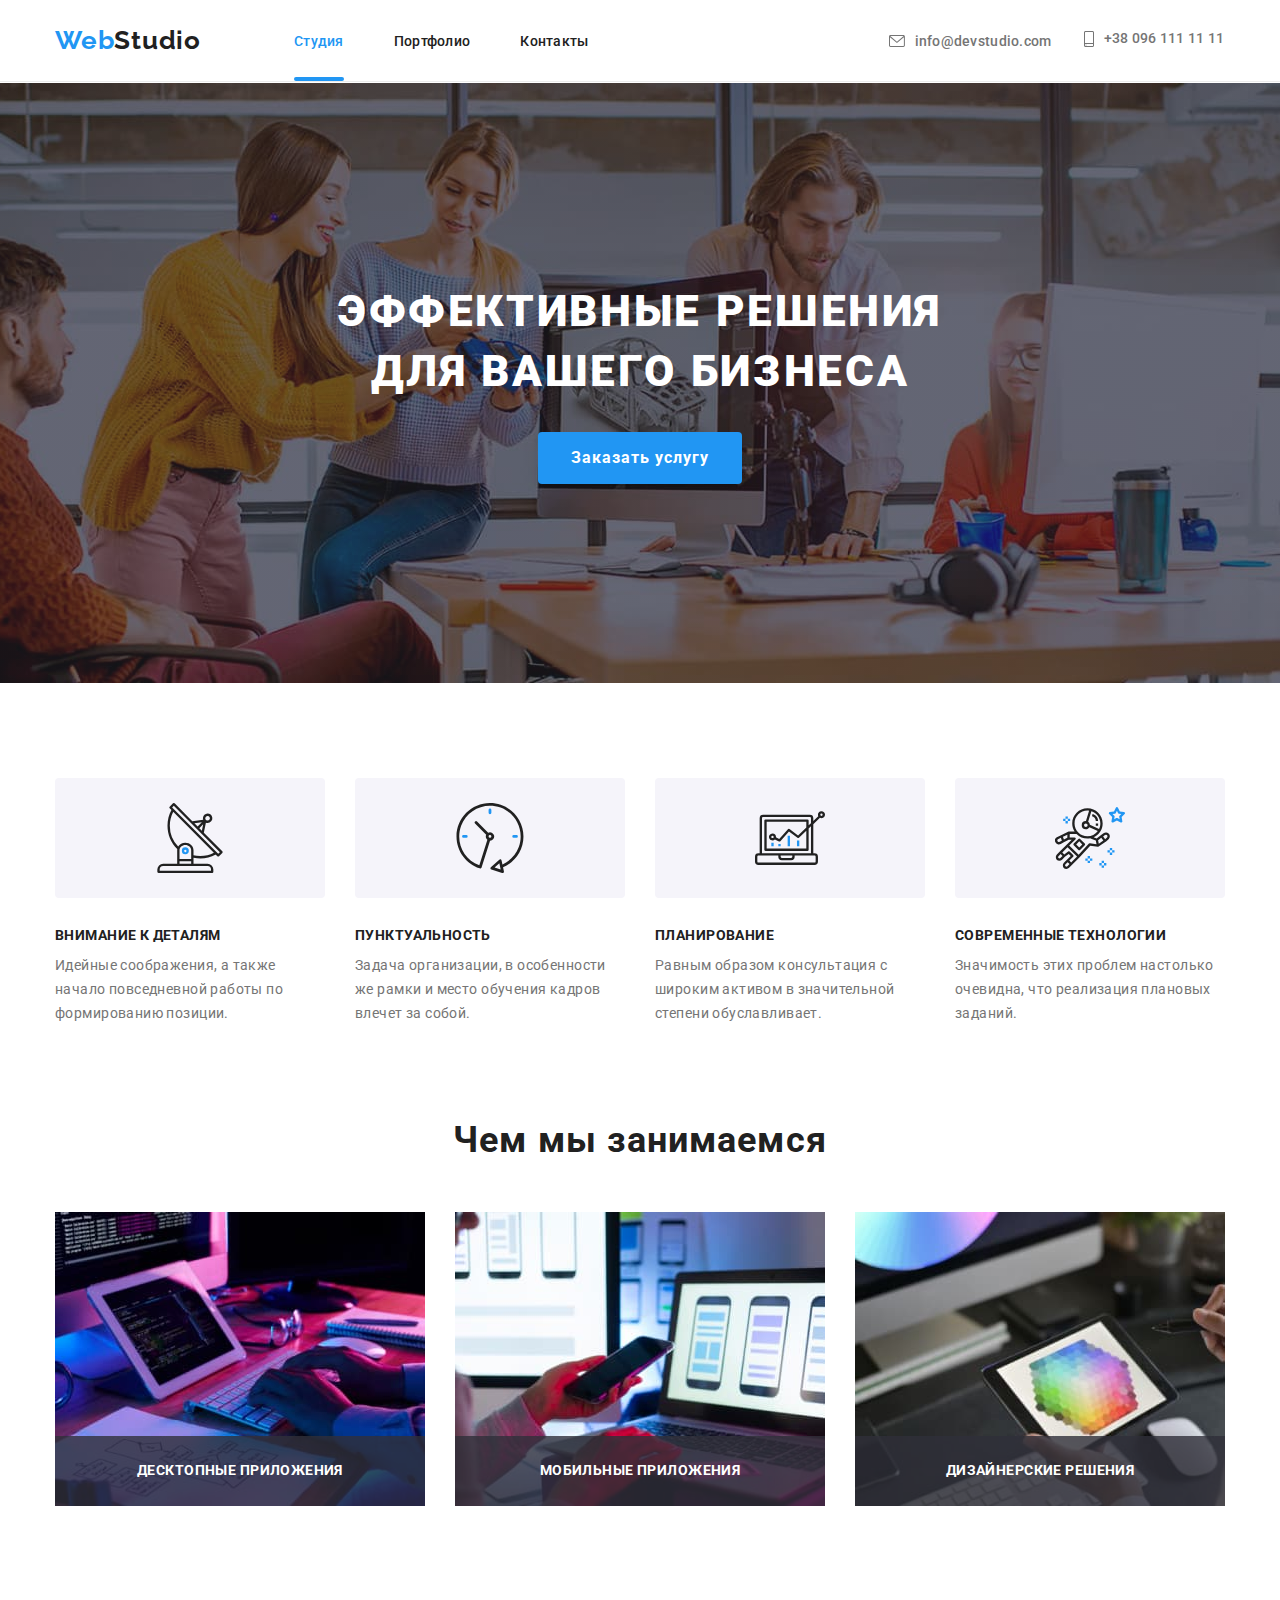
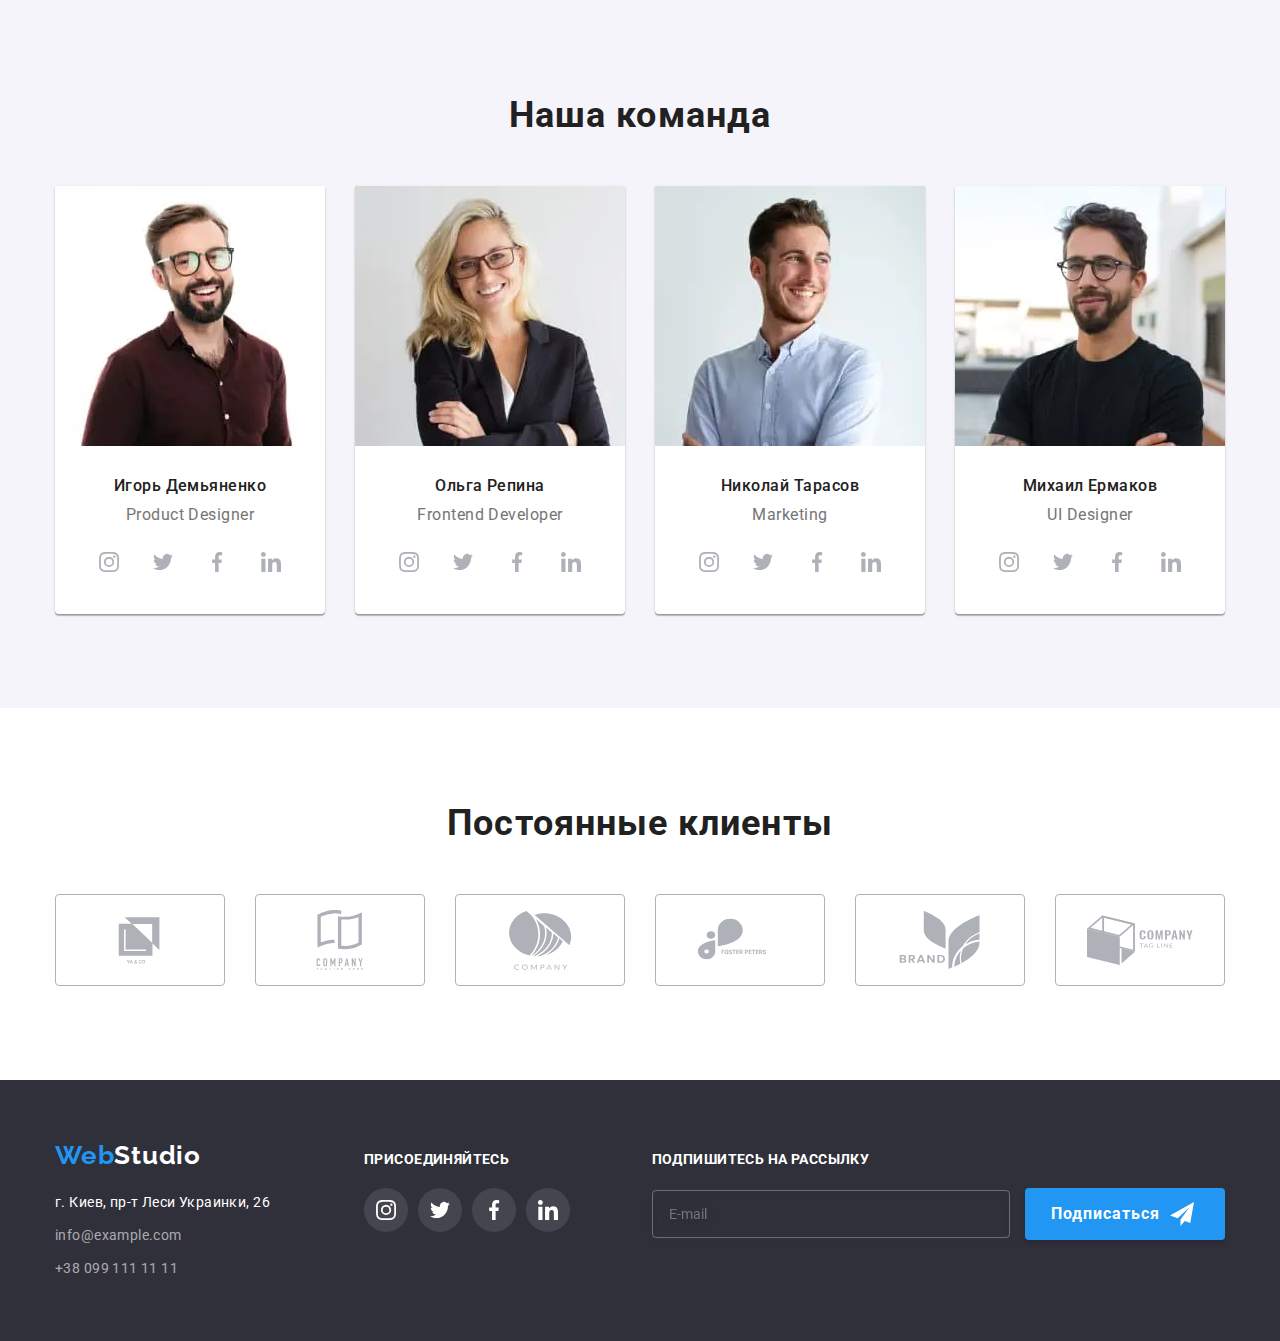
==== commit c5e6e384: "Виправ" ====
--- a/index.html
+++ b/index.html
@@ -1,532 +1,768 @@
 <!DOCTYPE html>
 <html lang="ru">
+  <head>
+    <meta charset="UTF-8" />
+    <meta http-equiv="X-UA-Compatible" content="IE=edge" />
+    <meta name="viewport" content="width=device-width, initial-scale=1.0" />
+    <title>webstudio</title>
+    <link rel="preconnect" href="https://fonts.googleapis.com" />
+    <link rel="preconnect" href="https://fonts.gstatic.com" crossorigin />
+    <link
+      href="https://fonts.googleapis.com/css2?family=Raleway:wght@700&family=Roboto:wght@400;500;700;900&display=swap"
+      rel="stylesheet"
+    />
+    <link rel="stylesheet" href="./css/normalize.css" />
+    <link
+      rel="stylesheet"
+      href="https://cdnjs.cloudflare.com/ajax/libs/modern-normalize/1.1.0/modern-normalize.min.css"
+    />
+    <link rel="stylesheet" href="./css/main.min.css" />
+  </head>
+  <body>
+    <!--header-->
+    <header class="page-header">
+      <div class="container main-nav">
+        <nav class="menu">
+          <a class="logo" href="./index.html"><span class="accent">Web</span>Studio</a>
+          <button
+            type="button"
+            class="menu-button"
+            aria-expanded="false"
+            aria-controls="menu-container"
+            data-menu-button
+          >
+            <svg width="40px" height="40px" aria-label="Преключатель мобильного меню">
+              <use class="icon-menu" href="./images/sprite.svg#icon-menu-open"></use>
+              <use class="icon-cross" href="./images/sprite.svg#icon-menu-close"></use>
+            </svg>
+          </button>
+          <div class="menu-container" id="menu-container" data-menu>
+            <ul class="menu__list">
+              <li class="menu__item">
+                <a href="./index.html" class="menu__link menu__link--current">Студия</a>
+              </li>
+              <li class="menu__item">
+                <a href="./portfolio.html" class="menu__link">Портфолио</a>
+              </li>
+              <li class="menu__item">
+                <a href="#" class="menu__link">Контакты</a>
+              </li>
+            </ul>
+            <ul class="connection">
+              <li class="connection__item connection__item-first">
+                <a href="mailto:info@devstudio.com" class="connection__link">
+                  <svg class="connection__contact-icon" width="16px" height="12px">
+                    <use href="./images/sprite.svg#icon-envelope"></use>
+                  </svg>
+                  info@devstudio.com
+                </a>
+              </li>
+              <li class="connection__item connection__item-second">
+                <a href="tel+380961111111" class="connection__link">
+                  <svg class="connection__contact-icon" width="10px" height="16px">
+                    <use href="./images/sprite.svg#icon-smartphone"></use>
+                  </svg>
+                  +38 096 111 11 11
+                </a>
+              </li>
+            </ul>
+            <ul class="header-social-list">
+              <li class="header-social-list__item">
+                <a href="#" class="header-social-list__link">Instagram</a>
+              </li>
+              <li class="header-social-list__item">
+                <a href="#" class="header-social-list__link">Twitter</a>
+              </li>
+              <li class="header-social-list__item">
+                <a href="#" class="header-social-list__link">Facebook</a>
+              </li>
+              <li class="header-social-list__item">
+                <a href="#" class="header-social-list__link">LinkedIn</a>
+              </li>
+            </ul>
+          </div>
+        </nav>
+      </div>
+    </header>
+    <main>
+      <!--hero-->
+      <section class="section overlay">
+        <h1 class="hero-title">Эффективные решения для вашего бизнеса</h1>
+        <button type="button" class="button button--contained" data-modal-open>
+          Заказать услугу
+        </button>
+      </section>
+      <!--benefits-->
+      <section class="section benefits">
+        <div class="container">
+          <h2 class="visually-hidden">Наши преимущества</h2>
+          <!-- спрятан с помощью CSS-->
+          <ul class="benefits__list">
+            <li class="benefits__item">
+              <div class="benefits__icon-container">
+                <svg class="benefits__icon" width="70px" height="70px">
+                  <use href="./images/sprite.svg#icon-antenna"></use>
+                </svg>
+              </div>
+              <h3 class="benefits__achivements">Внимание к деталям</h3>
+              <p class="benefits__description">
+                Идейные соображения, а также начало повседневной работы по формированию позиции.
+              </p>
+            </li>
+            <li class="benefits__item">
+              <div class="benefits__icon-container">
+                <svg class="benefits__icon" width="70px" height="70px">
+                  <use href="./images/sprite.svg#icon-clock"></use>
+                </svg>
+              </div>
+              <h3 class="benefits__achivements">Пунктуальность</h3>
+              <p class="benefits__description">
+                Задача организации, в особенности же рамки и место обучения кадров влечет за собой.
+              </p>
+            </li>
+            <li class="benefits__item">
+              <div class="benefits__icon-container">
+                <svg class="benefits__icon" width="70px" height="70px">
+                  <use href="./images/sprite.svg#icon-diagram"></use>
+                </svg>
+              </div>
+              <h3 class="benefits__achivements">Планирование</h3>
+              <p class="benefits__description">
+                Равным образом консультация с широким активом в значительной степени обуславливает.
+              </p>
+            </li>
+            <li class="benefits__item">
+              <div class="benefits__icon-container">
+                <svg class="benefits__icon" width="70px" height="70px">
+                  <use href="./images/sprite.svg#icon-astronaut"></use>
+                </svg>
+              </div>
+              <h3 class="benefits__achivements">Современные технологии</h3>
+              <p class="benefits__description">
+                Значимость этих проблем настолько очевидна, что реализация плановых заданий.
+              </p>
+            </li>
+          </ul>
+        </div>
+      </section>
+      <!--products-->
+      <section class="section services">
+        <div class="container">
+          <h2 class="head-title">Чем мы занимаемся</h2>
+          <ul class="services__list">
+            <li class="services__item">
+              <div class="services__thumb">
+                <picture>
+                  <source
+                    srcset="
+                      ./images/desktop/services/desktop-app-370/desktop-app-370.jpg    1x,
+                      ./images/desktop/services/desktop-app-370/desktop-app-370@2x.jpg 2x
+                    "
+                    media="(min-width: 1200px)"
+                  />
+                  <img
+                    src="./images/desktop/services/desktop-app-370/desktop-app-370.jpg"
+                    alt="Десктопные приложения"
+                  />
+                </picture>
 
-<head>
-	<meta charset="UTF-8" />
-	<meta http-equiv="X-UA-Compatible" content="IE=edge" />
-	<meta name="viewport" content="width=device-width, initial-scale=1.0" />
-	<title>WebStudio</title>
-	<link rel="preconnect" href="https://fonts.googleapis.com" />
-	<link rel="preconnect" href="https://fonts.gstatic.com" crossorigin />
-	<link href="https://fonts.googleapis.com/css2?family=Raleway:wght@700&family=Roboto:wght@400;500;700;900&display=swap"
-		rel="stylesheet" />
-	<link rel="stylesheet"
-		href="https://cdnjs.cloudflare.com/ajax/libs/modern-normalize/1.1.0/modern-normalize.min.css" />
-	<link rel="stylesheet" href="./css/main.min.css" />
-</head>
-
-<body>
-	<!--header-->
-	<header class="header">
-		<div class="header__content container">
-			<nav class="main__nav">
-				<a class="logo" href="./index.html"><span class="logo__accent">Web</span>Studio</a>
-				<ul class="site--nav">
-					<li class="site--nav__item">
-						<a href="./index.html" class="site--nav__link site--nav__current">Студия</a>
-					</li>
-					<li class="site--nav__item">
-						<a href="./portfolio.html" class="site--nav__link ">Портфолио</a>
-					</li>
-					<li class="site--nav__item">
-						<a href="#" class="site--nav__link">Контакты</a>
-					</li>
-				</ul>
-			</nav>
-			<botton type="botton" class="mobile-menu-open" data-menu-open>
-				<svg class="mobile-menu-open__icon" width="40" height="40">
-					<use href="./images/sprite/sprite.svg#menu-burg"></use>
-				</svg>
-			</botton>
-			<ul class="connection">
-				<li class="connection__item">
-					<a href="mailto:info@devstudio.com" class="connection__link">
-						<svg class="contact__icon" width="16px" height="12px">
-							<use href="./images/sprite/sprite.svg#envelope"></use>
-						</svg>
-						info@devstudio.com
-					</a>
-				</li>
-				<li class="connection__item">
-					<a href="tel:+380961111111" class="connection__link">
-						<svg class="contact__icon" width="10px" height="16px">
-							<use href="./images/sprite/sprite.svg#smartphone"></use>
-						</svg>
-						+38 096 111 11 11
-					</a>
-				</li>
-			</ul>
-		</div>
-		<div class="mobile-menu" data-menu>
-			<div class="container mobail-menu_container">
-				<button class="mobile-menu_close-btn" data-menu-close>
-					<svg class="mobile-menu_close-icon" width="40" height="40">
-						<use href="./images/sprite/sprite.svg#icon-Vector"></use>
-					</svg>
-				</button>
-				<ul>
-					<li>
-						<a href="">Студія</a>
-					</li>
-					<li>
-						<a href="">Портфоліо</a>
-					</li>
-					<li>
-						<a href="">Контакти</a>
-					</li>
-				</ul>
-				<ul>
-					<li>
-						<a href="">+38 096 111 11 11</a>
-					</li>
-					<li>
-						<a href="">info@devstudio.com</a>
-					</li>
-				</ul>
-				<ul>
-					<li>
-						<a href="">Instagram</a>
-					</li>
-					<li>
-						<a href="">Twitter</a>
-					</li>
-					<li>
-						<a href="">Facebook</a>
-					</li>
-					<li>
-						<a href="">LinkedIn</a>
-					</li>
-				</ul>
-			</div>
-		</div>
-	</header>
-	<main>
-		<!--hero-->
-		<section class="hero none">
-			<h1 class="hero__title">Эффективные решения для вашего бизнеса</h1>
-			<button type="button" class=" hero__button" data-modal-open>Заказать услугу</button>
-		</section>
-		<!--benefits-->
-		<section class="section none">
-			<div class="container">
-				<h2 class="visually--hidden">Наши преимущества</h2>
-				<!-- скрито в css -->
-				<ul class="benefits">
-					<li class="benefits__item">
-						<div class="benefits__icon-container">
-							<svg class="benefits__icon" width="70px" height="70px">
-								<use href="./images/sprite/sprite.svg#antenna"></use>
-							</svg>
-						</div>
-						<h3 class="benefits__title">Внимание к деталям</h3>
-						<p class="benefits__text">
-							Идейные соображения, а также начало повседневной работы по формированию позиции.
-						</p>
-					</li>
-					<li class="benefits__item">
-						<div class="benefits__icon-container">
-							<svg class="benefits__icon" width="70px" height="70px">
-								<use href="./images/sprite/sprite.svg#clock"></use>
-							</svg>
-						</div>
-						<h3 class="benefits__title">Пунктуальность</h3>
-						<p class="benefits__text">
-							Задача организации, в особенности же рамки и место обучения кадров влечет за собой.
-						</p>
-					</li>
-					<li class="benefits__item">
-						<div class="benefits__icon-container">
-							<svg class="benefits__icon" width="70px" height="70px">
-								<use href="./images/sprite/sprite.svg#diagram"></use>
-							</svg>
-						</div>
-						<h3 class="benefits__title">Планирование</h3>
-						<p class="benefits__text">
-							Равным образом консультация с широким активом в значительной степени обуславливает.
-						</p>
-					</li>
-					<li class="benefits__item">
-						<div class="benefits__icon-container">
-							<svg class="benefits__icon" width="70px" height="70px">
-								<use href="./images/sprite/sprite.svg#astronaut"></use>
-							</svg>
-						</div>
-						<h3 class="benefits__title">Современные технологии</h3>
-						<p class="benefits__text">
-							Значимость этих проблем настолько очевидна, что реализация плановых заданий.
-						</p>
-					</li>
-				</ul>
-			</div>
-		</section>
-		<!--services-->
-		<section class="section section__no-pading-top none">
-			<div class="container">
-				<h2 class="section__title">Чем мы занимаемся</h2>
-				<ul class="services">
-					<li class="services__item">
-						<div class="services__thumb">
-							<img src="./images/work/work1.jpg" alt="Десктопные приложения" width="370" height="294" />
-							<div class="services__overlay">
-								<p class="services__name">Десктопные приложения</p>
-							</div>
-						</div>
-					</li>
-					<li class="services__item">
-						<div class="services__thumb">
-							<img src="./images/work/work2.jpg" alt="Мобильные приложения" width="370" height="294" />
-							<div class="services__overlay">
-								<p class="services__name">Мобильные приложения</p>
-							</div>
-						</div>
-					</li>
-					<li class="services__item">
-						<div class="services__thumb">
-							<img src="./images/work/work3.jpg" alt="Дизайнерские решения" width="370" height="294" />
-							<div class="services__overlay">
-								<p class="services__name">Дизайнерские решения</p>
-							</div>
-						</div>
-					</li>
-				</ul>
-			</div>
-		</section>
-		<!--team-->
-		<section class="section section__gray-background none">
-			<div class="container">
-				<h2 class="section__title">Наша команда</h2>
-				<ul class="team">
-					<li class="team__item">
-						<img class="team__photo" src="./images/employee/employee1.jpg" alt="Игорь Демьяненко" width="270"
-							height="260" />
-						<div class="team__card-information">
-							<h3 class="team__title">Игорь Демьяненко</h3>
-							<p lang="en" class="team__text">Product Designer</p>
-							<ul class="social">
-								<li class="social__item">
-									<a class="social__link" href="#">
-										<svg class="social__icon" width="20px" height="20px">
-											<use href="./images/sprite/sprite.svg#instagram"></use>
-										</svg>
-									</a>
-								</li>
-								<li class="social__item">
-									<a class="social__link" href="#">
-										<svg class="social__icon" width="20px" height="20px">
-											<use href="./images/sprite/sprite.svg#twitter"></use>
-										</svg>
-									</a>
-								</li>
-								<li class="social__item">
-									<a class="social__link" href="#">
-										<svg class="social__icon" width="20px" height="20px">
-											<use href="./images/sprite/sprite.svg#facebook"></use>
-										</svg>
-									</a>
-								</li>
-								<li class="social__item">
-									<a class="social__link" href="#">
-										<svg class="social__icon" width="20px" height="20px">
-											<use href="./images/sprite/sprite.svg#linkedin"></use>
-										</svg>
-									</a>
-								</li>
-							</ul>
-						</div>
-					</li>
-					<li class="team__item">
-						<img class="team__photo" src="./images/employee/employee2.jpg" alt="Ольга Репина" width="270"
-							height="260" />
-						<div class="team__card-information">
-							<h3 class="team__title">Ольга Репина</h3>
-							<p lang="en" class="team__text">Frontend Developer</p>
-							<ul class="social">
-								<li class="social__item">
-									<a class="social__link" href="#">
-										<svg class="social__icon" width="20px" height="20px">
-											<use href="./images/sprite/sprite.svg#instagram"></use>
-										</svg>
-									</a>
-								</li>
-								<li class="social__item">
-									<a class="social__link" href="#">
-										<svg class="social__icon" width="20px" height="20px">
-											<use href="./images/sprite/sprite.svg#twitter"></use>
-										</svg>
-									</a>
-								</li>
-								<li class="social__item">
-									<a class="social__link" href="#">
-										<svg class="social__icon" width="20px" height="20px">
-											<use href="./images/sprite/sprite.svg#facebook"></use>
-										</svg>
-									</a>
-								</li>
-								<li class="social__item">
-									<a class="social__link" href="#">
-										<svg class="social__icon" width="20px" height="20px">
-											<use href="./images/sprite/sprite.svg#linkedin"></use>
-										</svg>
-									</a>
-								</li>
-							</ul>
-						</div>
-					</li>
-					<li class="team__item">
-						<img class="team__photo" src="./images/employee/employee3.jpg" alt="Николай Тарасов" width="270"
-							height="260" />
-						<div class="team__card-information">
-							<h3 class="team__title">Николай Тарасов</h3>
-							<p lang="en" class="team__text">Marketing</p>
-							<ul class="social">
-								<li class="social__item">
-									<a class="social__link" href="#">
-										<svg class="social__icon" width="20px" height="20px">
-											<use href="./images/sprite/sprite.svg#instagram"></use>
-										</svg>
-									</a>
-								</li>
-								<li class="social__item">
-									<a class="social__link" href="#">
-										<svg class="social__icon" width="20px" height="20px">
-											<use href="./images/sprite/sprite.svg#twitter"></use>
-										</svg>
-									</a>
-								</li>
-								<li class="social__item">
-									<a class="social__link" href="#">
-										<svg class="social__icon" width="20px" height="20px">
-											<use href="./images/sprite/sprite.svg#facebook"></use>
-										</svg>
-									</a>
-								</li>
-								<li class="social__item">
-									<a class="social__link" href="#">
-										<svg class="social__icon" width="20px" height="20px">
-											<use href="./images/sprite/sprite.svg#linkedin"></use>
-										</svg>
-									</a>
-								</li>
-							</ul>
-						</div>
-					</li>
-					<li class="team__item">
-						<img class="team__photo" src="./images/employee/employee4.jpg" alt="Михаил Ермаков" width="270"
-							height="260" />
-						<div class="team__card-information">
-							<h3 class="team__title">Михаил Ермаков</h3>
-							<p lang="en" class="team__text">UI Designer</p>
-							<ul class="social">
-								<li class="social__item">
-									<a class="social__link" href="#">
-										<svg class="social__icon" width="20px" height="20px">
-											<use href="./images/sprite/sprite.svg#instagram"></use>
-										</svg>
-									</a>
-								</li>
-								<li class="social__item">
-									<a class="social__link" href="#">
-										<svg class="social__icon" width="20px" height="20px">
-											<use href="./images/sprite/sprite.svg#twitter"></use>
-										</svg>
-									</a>
-								</li>
-								<li class="social__item">
-									<a class="social__link" href="#">
-										<svg class="social__icon" width="20px" height="20px">
-											<use href="./images/sprite/sprite.svg#facebook"></use>
-										</svg>
-									</a>
-								</li>
-								<li class="social__item">
-									<a class="social__link" href="#">
-										<svg class="social__icon" width="20px" height="20px">
-											<use href="./images/sprite/sprite.svg#linkedin"></use>
-										</svg>
-									</a>
-								</li>
-							</ul>
-						</div>
-					</li>
-				</ul>
-			</div>
-		</section>
-		<!-- clients -->
-		<section class="section none">
-			<div class="container">
-				<h2 class="section__title">Постоянные клиенты</h2>
-				<ul class="clients">
-					<li class="client__item">
-						<a class="client__link" href="#">
-							<svg class="client__icon" width="106px" height="60px">
-								<use href="./images/sprite/sprite.svg#group-5"></use>
-							</svg>
-						</a>
-					</li>
-					<li class="client__item">
-						<a class="client__link" href="#">
-							<svg class="client__icon" width="106px" height="60px">
-								<use href="./images/sprite/sprite.svg#group-4"></use>
-							</svg>
-						</a>
-					</li>
-					<li class="client__item">
-						<a class="client__link" href="#">
-							<svg class="client__icon" width="106px" height="60px">
-								<use href="./images/sprite/sprite.svg#group-3"></use>
-							</svg>
-						</a>
-					</li>
-					<li class="client__item">
-						<a class="client__link" href="#">
-							<svg class="client__icon" width="106px" height="60px">
-								<use href="./images/sprite/sprite.svg#group-6"></use>
-							</svg>
-						</a>
-					</li>
-					<li class="client__item">
-						<a class="client__link" href="#">
-							<svg class="client__icon" width="106px" height="60px">
-								<use href="./images/sprite/sprite.svg#group-1"></use>
-							</svg>
-						</a>
-					</li>
-					<li class="client__item">
-						<a class="client__link" href="#">
-							<svg class="client__icon" width="106px" height="60px">
-								<use href="./images/sprite/sprite.svg#group-2"></use>
-							</svg>
-						</a>
-					</li>
-				</ul>
-			</div>
-		</section>
-	</main>
-	<!--footer-->
-	<footer class="footer__background none">
-		<div class="container footer">
-			<div class="contacts__group">
-				<a class="footer__logo" href="./index.html"><span class="footer__logo--accent">Web</span>Studio</a>
-				<address>
-					<ul class="contacts">
-						<li class="contacts__item">
-							<a class="contacts__location" href="https://www.google.com/maps/place/бул.+Леси+Украинки,+26,+Киев"
-								target="_blank" rel="noreferrer noopener nofollow">г. Киев, пр-т Леси Украинки, 26</a>
-						</li>
-						<li class="contacts__item">
-							<a class="contacts__mail-tel" href="mailto:info@example.com">info@example.com</a>
-						</li>
-						<li class="contacts__item">
-							<a class="contacts__mail-tel" href="tel:+380991111111">+38 099 111 11 11</a>
-						</li>
-					</ul>
-				</address>
-			</div>
-			<div class="links">
-				<p class="links__text-title">присоединяйтесь</p>
-				<ul class="links-list">
-					<li class="links-list__item">
-						<a class="links-list__link" href="#">
-							<svg class="links-list__icon" width="20px" height="20px">
-								<use href="./images/sprite/sprite.svg#instagram"></use>
-							</svg>
-						</a>
-					</li>
-					<li class="links-list__item">
-						<a class="links-list__link" href="#">
-							<svg class="links-list__icon" width="20px" height="20px">
-								<use href="./images/sprite/sprite.svg#twitter"></use>
-							</svg>
-						</a>
-					</li>
-					<li class="links-list__item">
-						<a class="links-list__link" href="#">
-							<svg class="links-list__icon" width="20px" height="20px">
-								<use href="./images/sprite/sprite.svg#facebook"></use>
-							</svg>
-						</a>
-					</li>
-					<li class="links-list__item">
-						<a class="links-list__link" href="#">
-							<svg class="links-list__icon" width="20px" height="20px">
-								<use href="./images/sprite/sprite.svg#linkedin"></use>
-							</svg>
-						</a>
-					</li>
-				</ul>
-			</div>
-			<div class="footer-form">
-				<p class="footer-text-title footer-form__footer-text-title">Подпишитесь на рассылку</p>
-				<input class="footer-form__input-email" type="email" name="email" placeholder="E-mail" />
-				<button class="button button--contained footer-form_button--contained" type="submit">
-					Подписаться
-					<svg class="button__icon" width="24px" height="24px">
-						<use href="./images/sprite/sprite.svg#Telegram"></use>
-					</svg>
-				</button>
-			</div>
-		</div>
-	</footer>
-	<!-- modal win -->
-	<div class="backdrop is-hidden none" data-modal>
-		<div class="modal__close">
-			<button class="button__close" type="button" data-modal-close>
-				<svg class="close__cross-icon" width="18px" height="18px">
-					<use href="./images/sprite/sprite.svg#icon-Vector"></use>
-				</svg>
-			</button>
-			<form class="modal__form" autocomplete="off">
-				<p class="modal__form--text">Оставьте свои данные, мы вам перезвоним</p>
-
-				<label class="modal_form-field">
-					<span class="modal_form-description">Имя</span>
-					<span class="modal_form-wrapper">
-						<input type="text" name="user_name" class="modal_form-input" required pattern="^[a-zA-Zа-яА-ЯіїІЇ]+$"
-							minlength="2" />
-						<svg class="modal_input-icon" width="18" height="18">
-							<use href="./images/sprite/sprite.svg#person"></use>
-						</svg>
-					</span>
-				</label>
-
-				<label class="modal_form-field">
-					<span class="modal_form-description">Телефон</span>
-					<span class="modal_form-wrapper">
-						<input type="tel" name="user_phone" class="modal_form-input" pattern="[0-9]{3}[0-9]{3}[0-9]{2}[0-9]{2}"
-							title="xxx xxx xx xx" required />
-						<svg class="modal_input-icon" width="18" height="18">
-							<use href="./images/sprite/sprite.svg#phone"></use>
-						</svg>
-					</span>
-				</label>
-
-				<label class="modal_form-field">
-					<span class="modal_form-description">Почта</span>
-					<span class="modal_form-wrapper">
-						<input type="email" name="user_email" class="modal_form-input" />
-						<svg class="modal_input-icon" width="18" height="18">
-							<use href="./images/sprite/sprite.svg#email-black"></use>
-						</svg>
-					</span>
-				</label>
-
-				<label class="modal_form-field">
-					<span class="modal_form-description">Комментарий</span>
-					<textarea name="user_message" class="modal_form-message" placeholder="Введите текст"></textarea>
-				</label>
-
-				<input class="modal_check-policy visually--hidden" id="user-policy" type="checkbox" name="user_policy" />
-				<label class="modal_description" for="user-policy">
-					Соглашаюсь с рассылкой и принимаю&nbsp;
-					<a href="" class="modal_form-link">Условия договора</a>
-				</label>
-
-				<button type="submit" class="modal_form-submit">Отправить</button>
-			</form>
-		</div>
-	</div>
-	<script src="./js/mobaile-menu.js"></script>
-	<script src="./js/modal.js"></script>
-</body>
-
-</html>+                <div class="services__overlay">
+                  <p class="services__name">Десктопные приложения</p>
+                </div>
+              </div>
+            </li>
+            <li class="services__item">
+              <div class="services__thumb">
+                <picture>
+                  <source
+                    srcset="
+                      ./images/desktop/services/mobile-app-370/mobile-app-370.jpg    1x,
+                      ./images/desktop/services/mobile-app-370/mobile-app-370@2x.jpg 2x
+                    "
+                    media="(min-width: 1200px)"
+                  />
+                  <img
+                    src="./images/desktop/services/mobile-app-370/mobile-app-370.jpg"
+                    alt="Мобильные приложения"
+                  />
+                </picture>
+                <div class="services__overlay">
+                  <p class="services__name">Мобильные приложения</p>
+                </div>
+              </div>
+            </li>
+            <li class="services__item">
+              <div class="services__thumb">
+                <picture>
+                  <source
+                    srcset="
+                      ./images/desktop/services/design-solutions-370/design-solutions-370.jpg    1x,
+                      ./images/desktop/services/design-solutions-370/design-solutions-370@2x.jpg 2x
+                    "
+                    media="(min-width: 1200px)"
+                  />
+                  <img
+                    src="./images/desktop/services/design-solutions-370/design-solutions-370.jpg"
+                    alt="Дизайнерские решения"
+                  />
+                </picture>
+                <div class="services__overlay">
+                  <p class="services__name">Дизайнерские решения</p>
+                </div>
+              </div>
+            </li>
+          </ul>
+        </div>
+      </section>
+      <!--team-->
+      <section class="section section--gray-background">
+        <div class="container">
+          <h2 class="head-title">Наша команда</h2>
+          <ul class="team">
+            <li class="team__item">
+              <picture>
+                <source
+                  srcset="
+                    ./images/desktop/team/igor-270/igor-270.webp    1x,
+                    ./images/desktop/team/igor-270/igor-270@2x.webp 2x
+                  "
+                  media="(min-width: 1200px)"
+                  type="image/webp"
+                />
+                <source
+                  srcset="
+                    ./images/desktop/team/igor-270/igor-270.jpg    1x,
+                    ./images/desktop/team/igor-270/igor-270@2x.jpg 2x
+                  "
+                  media="(min-width: 1200px)"
+                />
+                <source
+                  srcset="
+                    ./images/tablet/team/igor-354/igor-354.webp    1x,
+                    ./images/tablet/team/igor-354/igor-354@2x.webp 2x
+                  "
+                  media="(min-width: 768px)"
+                  type="image/webp"
+                />
+                <source
+                  srcset="
+                    ./images/tablet/team/igor-354/igor-354.jpg    1x,
+                    ./images/tablet/team/igor-354/igor-354@2x.jpg 2x
+                  "
+                  media="(min-width: 768px)"
+                />
+                <source
+                  srcset="
+                    ./images/mobile/team/igor-450/igor-450.webp    1x,
+                    ./images/mobile/team/igor-450/igor-450@2x.webp 2x
+                  "
+                  media="(max-width: 767px)"
+                  type="image/webp"
+                />
+                <source
+                  srcset="
+                    ./images/mobile/team/igor-450/igor-450.jpg    1x,
+                    ./images/mobile/team/igor-450/igor-450@2x.jpg 2x
+                  "
+                  media="(max-width: 767px)"
+                />
+                <img
+                  class="team__photo"
+                  src="./images/mobile/team/igor-450/igor-450.jpg"
+                  alt="Игорь Демьяненко"
+                />
+              </picture>
+              <div class="team__card-information">
+                <h3 class="team__member">Игорь Демьяненко</h3>
+                <p lang="en" class="team__profession">Product Designer</p>
+                <ul class="team__social-links-list">
+                  <li class="team__card-social-link">
+                    <a class="team__personal-social-links" href="#">
+                      <svg class="team__link-icon" width="20px" height="20px">
+                        <use href="./images/sprite.svg#icon-instagram"></use>
+                      </svg>
+                    </a>
+                  </li>
+                  <li class="team__card-social-link">
+                    <a class="team__personal-social-links" href="#">
+                      <svg class="team__link-icon" width="20px" height="20px">
+                        <use href="./images/sprite.svg#icon-twitter"></use>
+                      </svg>
+                    </a>
+                  </li>
+                  <li class="team__card-social-link">
+                    <a class="team__personal-social-links" href="#">
+                      <svg class="team__link-icon" width="20px" height="20px">
+                        <use href="./images/sprite.svg#icon-facebook"></use>
+                      </svg>
+                    </a>
+                  </li>
+                  <li class="team__card-social-link">
+                    <a class="team__personal-social-links" href="#">
+                      <svg class="team__link-icon" width="20px" height="20px">
+                        <use href="./images/sprite.svg#icon-linkedin"></use>
+                      </svg>
+                    </a>
+                  </li>
+                </ul>
+              </div>
+            </li>
+            <li class="team__item">
+              <picture>
+                <source
+                  srcset="
+                    ./images/desktop/team/olga-270/olga-270.webp    1x,
+                    ./images/desktop/team/olga-270/olga-270@2x.webp 2x
+                  "
+                  media="(min-width: 1200px)"
+                  type="image/webp"
+                />
+                <source
+                  srcset="
+                    ./images/desktop/team/olga-270/olga-270.jpg    1x,
+                    ./images/desktop/team/olga-270/olga-270@2x.jpg 2x
+                  "
+                  media="(min-width: 1200px)"
+                />
+                <source
+                  srcset="
+                    ./images/tablet/team/olga-354/olga-354.webp    1x,
+                    ./images/tablet/team/olga-354/olga-354@2x.webp 2x
+                  "
+                  media="(min-width: 768px)"
+                  type="image/webp"
+                />
+                <source
+                  srcset="
+                    ./images/tablet/team/olga-354/olga-354.jpg    1x,
+                    ./images/tablet/team/olga-354/olga-354@2x.jpg 2x
+                  "
+                  media="(min-width: 768px)"
+                />
+                <source
+                  srcset="
+                    ./images/mobile/team/olga-450/olga-450.webp    1x,
+                    ./images/mobile/team/olga-450/olga-450@2x.webp 2x
+                  "
+                  media="(max-width: 767px)"
+                  type="image/webp"
+                />
+                <source
+                  srcset="
+                    ./images/mobile/team/olga-450/olga-450.jpg    1x,
+                    ./images/mobile/team/olga-450/olga-450@2x.jpg 2x
+                  "
+                  media="(max-width: 767px)"
+                />
+                <img
+                  class="team__photo"
+                  src="./images/mobile/team/olga-450/olga-450.jpg"
+                  alt="Ольга Репина"
+                />
+              </picture>
+              <div class="team__card-information">
+                <h3 class="team__member">Ольга Репина</h3>
+                <p lang="en" class="team__profession">Frontend Developer</p>
+                <ul class="team__social-links-list">
+                  <li class="team__card-social-link">
+                    <a class="team__personal-social-links" href="#">
+                      <svg class="team__link-icon" width="20px" height="20px">
+                        <use href="./images/sprite.svg#icon-instagram"></use>
+                      </svg>
+                    </a>
+                  </li>
+                  <li class="team__card-social-link">
+                    <a class="team__personal-social-links" href="#">
+                      <svg class="team__link-icon" width="20px" height="20px">
+                        <use href="./images/sprite.svg#icon-twitter"></use>
+                      </svg>
+                    </a>
+                  </li>
+                  <li class="team__card-social-link">
+                    <a class="team__personal-social-links" href="#">
+                      <svg class="team__link-icon" width="20px" height="20px">
+                        <use href="./images/sprite.svg#icon-facebook"></use>
+                      </svg>
+                    </a>
+                  </li>
+                  <li class="team__card-social-link">
+                    <a class="team__personal-social-links" href="#">
+                      <svg class="team__link-icon" width="20px" height="20px">
+                        <use href="./images/sprite.svg#icon-linkedin"></use>
+                      </svg>
+                    </a>
+                  </li>
+                </ul>
+              </div>
+            </li>
+            <li class="team__item">
+              <picture>
+                <source
+                  srcset="
+                    ./images/desktop/team/nikolay-270/nikolay-270.webp    1x,
+                    ./images/desktop/team/nikolay-270/nikolay-270@2x.webp 2x
+                  "
+                  media="(min-width: 1200px)"
+                  type="image/webp"
+                />
+                <source
+                  srcset="
+                    ./images/desktop/team/nikolay-270/nikolay-270.jpg    1x,
+                    ./images/desktop/team/nikolay-270/nikolay-270@2x.jpg 2x
+                  "
+                  media="(min-width: 1200px)"
+                />
+                <source
+                  srcset="
+                    ./images/tablet/team/nikolay-354/nikolay-354.webp    1x,
+                    ./images/tablet/team/nikolay-354/nikolay-354@2x.webp 2x
+                  "
+                  media="(min-width: 768px)"
+                  type="image/webp"
+                />
+                <source
+                  srcset="
+                    ./images/tablet/team/nikolay-354/nikolay-354.jpg    1x,
+                    ./images/tablet/team/nikolay-354/nikolay-354@2x.jpg 2x
+                  "
+                  media="(min-width: 768px)"
+                />
+                <source
+                  srcset="
+                    ./images/mobile/team/nikolay-450/nikolay-450.webp    1x,
+                    ./images/mobile/team/nikolay-450/nikolay-450@2x.webp 2x
+                  "
+                  media="(max-width: 767px)"
+                  type="image/webp"
+                />
+                <source
+                  srcset="
+                    ./images/mobile/team/nikolay-450/nikolay-450.jpg    1x,
+                    ./images/mobile/team/nikolay-450/nikolay-450@2x.jpg 2x
+                  "
+                  media="(max-width: 767px)"
+                />
+                <img
+                  class="team__photo"
+                  src="./images/mobile/team/nikolay-450/nikolay-450.jpg"
+                  alt="Николай Тарасов"
+                />
+              </picture>
+              <div class="team__card-information">
+                <h3 class="team__member">Николай Тарасов</h3>
+                <p lang="en" class="team__profession">Marketing</p>
+                <ul class="team__social-links-list">
+                  <li class="team__card-social-link">
+                    <a class="team__personal-social-links" href="#">
+                      <svg class="team__link-icon" width="20px" height="20px">
+                        <use href="./images/sprite.svg#icon-instagram"></use>
+                      </svg>
+                    </a>
+                  </li>
+                  <li class="team__card-social-link">
+                    <a class="team__personal-social-links" href="#">
+                      <svg class="team__link-icon" width="20px" height="20px">
+                        <use href="./images/sprite.svg#icon-twitter"></use>
+                      </svg>
+                    </a>
+                  </li>
+                  <li class="team__card-social-link">
+                    <a class="team__personal-social-links" href="#">
+                      <svg class="team__link-icon" width="20px" height="20px">
+                        <use href="./images/sprite.svg#icon-facebook"></use>
+                      </svg>
+                    </a>
+                  </li>
+                  <li class="team__card-social-link">
+                    <a class="team__personal-social-links" href="#">
+                      <svg class="team__link-icon" width="20px" height="20px">
+                        <use href="./images/sprite.svg#icon-linkedin"></use>
+                      </svg>
+                    </a>
+                  </li>
+                </ul>
+              </div>
+            </li>
+            <li class="team__item">
+              <picture>
+                <source
+                  srcset="
+                    ./images/desktop/team/mykhail-270/mykhail-270.webp    1x,
+                    ./images/desktop/team/mykhail-270/mykhail-270@2x.webp 2x
+                  "
+                  media="(min-width: 1200px)"
+                  type="image/webp"
+                />
+                <source
+                  srcset="
+                    ./images/desktop/team/mykhail-270/mykhail-270.jpg    1x,
+                    ./images/desktop/team/mykhail-270/mykhail-270@2x.jpg 2x
+                  "
+                  media="(min-width: 1200px)"
+                />
+                <source
+                  srcset="
+                    ./images/tablet/team/mykhail-354/mykhail-354.webp    1x,
+                    ./images/tablet/team/mykhail-354/mykhail-354@2x.webp 2x
+                  "
+                  media="(min-width: 768px)"
+                  type="image/webp"
+                />
+                <source
+                  srcset="
+                    ./images/tablet/team/mykhail-354/mykhail-354.jpg    1x,
+                    ./images/tablet/team/mykhail-354/mykhail-354@2x.jpg 2x
+                  "
+                  media="(min-width: 768px)"
+                />
+                <source
+                  srcset="
+                    ./images/mobile/team/mykhail-450/mykhail-450.webp    1x,
+                    ./images/mobile/team/mykhail-450/mykhail-450@2x.webp 2x
+                  "
+                  media="(max-width: 767px)"
+                  type="image/webp"
+                />
+                <source
+                  srcset="
+                    ./images/mobile/team/mykhail-450/mykhail-450.jpg 1x,
+                    ./images/mobile/team/mykhail-450/mykhail-450.jpg 2x
+                  "
+                  media="(max-width: 767px)"
+                />
+                <img
+                  class="team__photo"
+                  src="./images/mobile/team/mykhail-450/mykhail-450.jpg"
+                  alt="Михаил Ермаков"
+                />
+              </picture>
+              <div class="team__card-information">
+                <h3 class="team__member">Михаил Ермаков</h3>
+                <p lang="en" class="team__profession">UI Designer</p>
+                <ul class="team__social-links-list">
+                  <li class="team__card-social-link">
+                    <a class="team__personal-social-links" href="#">
+                      <svg class="team__link-icon" width="20px" height="20px">
+                        <use href="./images/sprite.svg#icon-instagram"></use>
+                      </svg>
+                    </a>
+                  </li>
+                  <li class="team__card-social-link">
+                    <a class="team__personal-social-links" href="#">
+                      <svg class="team__link-icon" width="20px" height="20px">
+                        <use href="./images/sprite.svg#icon-twitter"></use>
+                      </svg>
+                    </a>
+                  </li>
+                  <li class="team__card-social-link">
+                    <a class="team__personal-social-links" href="#">
+                      <svg class="team__link-icon" width="20px" height="20px">
+                        <use href="./images/sprite.svg#icon-facebook"></use>
+                      </svg>
+                    </a>
+                  </li>
+                  <li class="team__card-social-link">
+                    <a class="team__personal-social-links" href="#">
+                      <svg class="team__link-icon" width="20px" height="20px">
+                        <use href="./images/sprite.svg#icon-linkedin"></use>
+                      </svg>
+                    </a>
+                  </li>
+                </ul>
+              </div>
+            </li>
+          </ul>
+        </div>
+      </section>
+      <section class="section">
+        <div class="container">
+          <h2 class="head-title">Постоянные клиенты</h2>
+          <ul class="clients-list">
+            <li class="client">
+              <a class="client__link" href="#">
+                <svg class="client__icon" width="106px" height="60px">
+                  <use href="./images/sprite.svg#icon-yaco-logo"></use>
+                </svg>
+              </a>
+            </li>
+            <li class="client">
+              <a class="client__link" href="#">
+                <svg class="client__icon" width="106px" height="60px">
+                  <use href="./images/sprite.svg#icon-tagline-here-logo"></use>
+                </svg>
+              </a>
+            </li>
+            <li class="client">
+              <a class="client__link" href="#">
+                <svg class="client__icon" width="106px" height="60px">
+                  <use href="./images/sprite.svg#icon-company-logo"></use>
+                </svg>
+              </a>
+            </li>
+            <li class="client">
+              <a class="client__link" href="#">
+                <svg class="client__icon" width="106px" height="60px">
+                  <use href="./images/sprite.svg#icon-foster-logo"></use>
+                </svg>
+              </a>
+            </li>
+            <li class="client">
+              <a class="client__link" href="#">
+                <svg class="client__icon" width="106px" height="60px">
+                  <use href="./images/sprite.svg#icon-brand-logo"></use>
+                </svg>
+              </a>
+            </li>
+            <li class="client">
+              <a class="client__link" href="#">
+                <svg class="client__icon" width="106px" height="60px">
+                  <use href="./images/sprite.svg#icon-tag-line-logo"></use>
+                </svg>
+              </a>
+            </li>
+          </ul>
+        </div>
+      </section>
+    </main>
+    <!--footer-->
+    <footer class="total-footer-background">
+      <div class="container footer">
+        <div class="contacts-thumb">
+          <a class="logo footer__logo" href="./index.html"><span class="accent">Web</span>Studio</a>
+          <address>
+            <ul class="contacts">
+              <li class="contacts__item">
+                <a
+                  class="contacts__location"
+                  href="https://www.google.com/maps/place/бул.+Леси+Украинки,+26,+Киев"
+                  target="_blank"
+                  rel="noreferrer noopener nofollow"
+                  >г. Киев, пр-т Леси Украинки, 26</a
+                >
+              </li>
+              <li class="contacts__item">
+                <a class="contacts__mail-tel" href="mailto:info@example.com">info@example.com</a>
+              </li>
+              <li class="contacts__item">
+                <a class="contacts__mail-tel" href="tel:+380991111111">+38 099 111 11 11</a>
+              </li>
+            </ul>
+          </address>
+        </div>
+        <div class="join">
+          <p class="footer-text-title">присоединяйтесь</p>
+          <ul class="links-list">
+            <li class="links-list__item">
+              <a class="links-list__link" href="#">
+                <svg class="links-list__icon" width="20px" height="20px">
+                  <use href="./images/sprite.svg#icon-instagram"></use>
+                </svg>
+              </a>
+            </li>
+            <li class="links-list__item">
+              <a class="links-list__link" href="#">
+                <svg class="links-list__icon" width="20px" height="20px">
+                  <use href="./images/sprite.svg#icon-twitter"></use>
+                </svg>
+              </a>
+            </li>
+            <li class="links-list__item">
+              <a class="links-list__link" href="#">
+                <svg class="links-list__icon" width="20px" height="20px">
+                  <use href="./images/sprite.svg#icon-facebook"></use>
+                </svg>
+              </a>
+            </li>
+            <li class="links-list__item">
+              <a class="links-list__link" href="#">
+                <svg class="links-list__icon" width="20px" height="20px">
+                  <use href="./images/sprite.svg#icon-linkedin"></use>
+                </svg>
+              </a>
+            </li>
+          </ul>
+        </div>
+        <div class="footer-form">
+          <p class="footer-text-title footer-form__footer-text-title">Подпишитесь на рассылку</p>
+          <input class="footer-form__input-email" type="email" name="email" placeholder="E-mail" />
+          <button class="button button--contained footer-form_button--contained" type="submit">
+            Подписаться
+            <svg class="button__icon" width="24px" height="24px">
+              <use href="./images/sprite.svg#icon-subscribe-send"></use>
+            </svg>
+          </button>
+        </div>
+      </div>
+    </footer>
+    <div class="backdrop is-hidden" data-modal>
+      <div class="modal">
+        <button class="close" type="button" data-modal-close>
+          <svg class="close__cross-icon" width="18px" height="18px">
+            <use href="./images/sprite.svg#icon-close"></use>
+          </svg>
+        </button>
+        <form class="form" autocomplete="off">
+          <p class="form__title">Оставьте свои данные, мы вам перезвоним</p>
+          <ul>
+            <li class="form__item">
+              <label class="form__label" for="name">Имя</label>
+              <div class="form__input-container">
+                <input
+                  class="form__input-text"
+                  type="text"
+                  name="name"
+                  id="name"
+                  required
+                  minlength="2"
+                />
+                <span class="form__input-span">
+                  <svg class="form__input-icon" width="18px" height="18px">
+                    <use href="./images/sprite.svg#icon-person-input"></use>
+                  </svg>
+                </span>
+              </div>
+            </li>
+            <li class="form__item">
+              <label class="form__label" for="tel">Телефон</label>
+              <div class="form__input-container">
+                <input class="form__input-text" type="tel" name="tel" id="tel" required />
+                <span class="form__input-span">
+                  <svg class="form__input-icon" width="18px" height="18px">
+                    <use href="./images/sprite.svg#icon-phone-input"></use>
+                  </svg>
+                </span>
+              </div>
+            </li>
+            <li class="form__item">
+              <label class="form__label" for="mail">Почта</label>
+              <div class="form__input-container">
+                <input class="form__input-text" type="email" name="mail" id="mail" />
+                <span class="form__input-span">
+                  <svg class="form__input-icon" width="18px" height="18px">
+                    <use href="./images/sprite.svg#icon-email-input"></use>
+                  </svg>
+                </span>
+              </div>
+            </li>
+          </ul>
+          <label class="form__label" for="comment">Комментарий</label>
+          <textarea
+            class="form__comment-place"
+            name="comment"
+            id="comment"
+            placeholder="Введите текст"
+            rows="5"
+          ></textarea>
+          <label class="form__agree-text">
+            <input class="form__agree-checkbox" type="checkbox" name="agree" value="agree" />
+            <span class="form__checkbox-icon"></span>
+            Соглашаюсь с рассылкой и принимаю&nbsp;<a class="policy" href="#">Условия договора</a>
+          </label>
+          <button class="button button--contained form__button" type="submit">Отправить</button>
+        </form>
+      </div>
+    </div>
+    <script src="./js/modal.js"></script>
+    <script src="./js/menu.js"></script>
+  </body>
+</html>
--- a/css/main.min.css
+++ b/css/main.min.css
@@ -1 +1 @@
-:root{--primery-color: #212121;--secondary-color: #757575;--accent-color: #2196F3;--accent-color-hover: #188CE8;--light-color: #FFFFFF;--backgound-gray-color: #F5F4FA;--link-client-color: #AFB1B8;--image-border: 1px solid #EEEEEE;--primery-font: "Roboto", sans-serif;--secondary-font: "Raleway", sans-serif;--normal-font: 400;--medium-font: 500;--bolt-font: 700;--bolder-font: 900;--primary-font-size: 14px;--secondary-font-size: 16px;--transition-dur-and-fun: color 250ms cubic-bezier(0.4, 0, 0.2, 1);--transition-dur-and-fun-bacol: background-color 250ms cubic-bezier(0.4, 0, 0.2, 1);--transition-dur-and-fun-portfol: 250ms cubic-bezier(0.4, 0, 0.2, 1)}.visually--hidden{position:absolute;white-space:nowrap;width:1px;height:1px;overflow:hidden;border:0;padding:0;clip:rect(0 0 0 0);-webkit-clip-path:inset(50%);clip-path:inset(50%);margin:-1px}.none{display:none !important}body{background-color:var(--light-color);font-size:var(--primary-font-size);color:var(--primery-color);font-family:var(--primery-font);margin:0}h1,h2,h3,h4,p{margin-top:0;margin-bottom:0}ul,ol{list-style:none;margin-top:0;margin-bottom:0;padding-left:0}img{display:block;max-width:100%}button{cursor:pointer}.container{padding-left:15px;padding-right:15px}@media screen and (min-width: 480px){.container{width:480px;margin-left:auto;margin-right:auto}}@media screen and (min-width: 768px){.container{width:768px}}@media screen and (min-width: 1200px){.container{width:1200px}}.section{padding-top:94px;padding-bottom:94px}.section__title{margin-top:0;margin-bottom:50px;font-weight:var(--bolt-font);font-size:36px;line-height:1.17;text-align:center;letter-spacing:.03em}.section__gray-background{background-color:var(--backgound-gray-color)}.section__no-pading-top{padding-top:0}@media screen and (max-width: 767px){.mobile-menu{position:fixed;width:100%;height:100%;max-height:796px;z-index:1000;top:0;left:0;background-color:var(--light-color);box-shadow:0 0 0 100vmax rgba(0,0,0,.5);opacity:0;visibility:hidden;pointer-events:none;transition:opacity 500ms linear,visibility 500ms linear}.mobile-menu.is-open{opacity:1;visibility:visible;pointer-events:auto}.mobail-menu_container{padding-left:25px;padding-top:48px;padding-bottom:48px}.mobile-menu_close-btn{position:absolute;top:10px;right:15px;background-color:rgba(0,0,0,0);border:none;padding:0;line-height:0}}@media screen and (min-width: 768px){.mobile-menu{display:none}}.button--contained{border-radius:4px;padding:10px 32px;margin-left:auto;margin-right:auto;min-width:200px;color:var(--light-color);background-color:var(--accent-color);font-weight:var(--bolt-font);font-size:var(--secondary-font-size);line-height:1.88;letter-spacing:.06em;cursor:pointer;text-align:center;box-shadow:0px 4px 4px rgba(0,0,0,.15)}.button--contained:hover,.button--contained:focus{background-color:var(--accent-color-hover)}.button__icon{margin-left:10px;fill:var(--light-color)}.benefits{display:flex}.benefits__item:not(:last-child){margin-right:30px}.benefits__icon-container{display:flex;justify-content:center;align-items:center;width:270px;height:120px;background-color:var(--backgound-gray-color);margin-bottom:30px;border-radius:4px}.benefits__title{margin-top:0;margin-bottom:10px;font-weight:var(--bolt-font);font-size:var(--primary-font-size);line-height:1.14;letter-spacing:.03em;text-transform:uppercase}.benefits__text{margin-top:0;margin-bottom:0;color:var(--secondary-color);font-weight:var(--normal-font);font-size:var(--primary-font-size);line-height:1.71;letter-spacing:.03em}.card{display:flex;flex-wrap:wrap;margin-top:-30px;margin-left:-30px}.card>.card__item{flex-basis:calc(33.3333333333% - 30px);margin-left:30px;margin-top:30px}.card__link{display:block;text-decoration:none;color:var(--primery-color);transition:box-shadow var(--transition-dur-and-fun-portfol)}.card__link:hover,.card__link:focus{box-shadow:0px 1px 1px rgba(0,0,0,.12),0px 4px 4px rgba(0,0,0,.06),1px 4px 6px rgba(0,0,0,.16)}.card__container{position:relative;overflow:hidden}.card__image{margin-top:0;margin-bottom:0px}.card__overlay{position:absolute;left:0;top:0;width:100%;height:100%;background:rgba(33,150,243,.9);transform:translate(0, 101%);transition:var(--transition-dur-and-fun-portfol)}.card__link:hover .card__overlay,.card__link:focus .card__overlay{transform:translate(0, 0);transform:var(--transition-dur-and-fun-bacol)}.card__text{position:absolute;width:322px;top:50%;left:50%;transform:translate(-50%, -50%);margin-top:0;margin-bottom:0;font-weight:var(--normal-font);font-size:18px;line-height:1.56;letter-spacing:.03em;color:var(--light-color)}.card__title-project{margin-top:0;margin-bottom:4px;font-size:18px;font-weight:var(--bolt-font);line-height:2;letter-spacing:.06em}.card__project-description{margin-top:0;margin-bottom:0;color:var(--secondary-color);font-weight:var(--normal-font);font-size:var(--secondary-font-size);line-height:1.88;letter-spacing:.03em}.card__content{padding:20px 24px;border-bottom:var(--image-border);border-right:var(--image-border);border-left:var(--image-border)}.clients{display:flex;justify-content:center;align-items:center}.client__item{width:170px;height:92px}.client__item:not(:last-child){margin-right:30px}.client__link{display:flex;align-items:center;justify-content:center;color:var(--link-client-color);width:100%;height:100%;border:1px solid currentColor;border-radius:4px;transition:var(--transition-dur-and-fun)}.client__link:hover,.client__link:focus{color:var(--accent-color);border-color:currclient__link}.client__icon{fill:currentColor}@media screen and (max-width: 767px){.connection{display:none}}.filter__list{display:flex;justify-content:center;margin-bottom:50px}.filter__list .filter__item:not(:last-child){margin-right:8px}.filter__button{padding:6px 22px;border-radius:4px;color:var(--primery-color);background-color:var(--backgound-gray-color);font-family:var(--primery-font);font-weight:var(--medium-font);font-size:var(--secondary-font-size);line-height:1.62;text-align:center;letter-spacing:.03em;cursor:pointer}.filter__button:hover,.filter__button:focus{color:var(--light-color);background-color:var(--accent-color);box-shadow:0px 3px 1px rgba(0,0,0,.1),0px 1px 2px rgba(0,0,0,.08),0px 2px 2px rgba(0,0,0,.12)}.footer__background{background-color:#2f303a;padding-top:60px;padding-bottom:60px}.footer{display:flex;align-items:baseline}.contacts__group{flex-grow:1}.footer-form{margin-left:93px}.footer-text-title{font-family:var(--primery-font);font-weight:var(--bolt-font);font-size:var(--primary-font-size);line-height:1.14;letter-spacing:.03em;text-transform:uppercase;color:var(--light-color);margin-top:0;margin-bottom:20px}.footer-form__input-email{width:358px;padding:15px 16px;background:rgba(0,0,0,0);border:1px solid rgba(255,255,255,.3);filter:drop-shadow(0px 4px 4px rgba(0, 0, 0, 0.15));border-radius:4px;color:var(--light-color)}.footer-form_button--contained{display:inline-flex;align-items:center}.footer__logo{display:inline-block;margin-bottom:20px;color:var(--light-color);font-family:var(--secondary-font);font-size:26px;font-weight:700;line-height:1.19;text-decoration:none;letter-spacing:.03}.footer__logo--accent{color:var(--accent-color)}.contacts{display:inline-block}.contacts .contacts__item:not(:last-child){margin-bottom:9px}.contacts__item{display:block;margin-top:0}.contacts__location{color:var(--light-color);font-style:normal;font-weight:var(--normal-font);font-size:var(--primary-font-size);line-height:1.71;letter-spacing:.03em;text-decoration:none;transition:var(--transition-dur-and-fun)}.contacts__location:hover,.contacts__location:focus{color:var(--accent-color)}.contacts__mail-tel{color:rgba(255,255,255,.6);font-style:normal;font-weight:var(--normal-font);font-size:var(--primary-font-size);line-height:1.71;letter-spacing:.03em;text-decoration:none;transition:var(--transition-dur-and-fun)}.contacts__mail-tel:hover,.contacts__mail-tel:focus{color:var(--accent-color)}.links{margin-left:70px}.links__text-title{font-family:var(--primery-font);font-weight:var(--bolt-font);font-size:var(--primary-font-size);line-height:1.14;letter-spacing:.03em;text-transform:uppercase;color:#fff;margin-top:0;margin-bottom:20px}.links-list{display:flex;gap:10px}.links-list__item{width:44px;height:44px}.links-list__link{display:flex;justify-content:center;align-items:center;width:100%;height:100%;text-decoration:none;color:var(--light-color);background-color:rgba(255,255,255,.1);border-radius:50%;transition:var(--transition-dur-and-fun-bacol)}.links-list__link:hover,.links-list__link:focus{background-color:var(--accent-color)}.links-list__icon{fill:currentColor}.links-text{font-family:var(--primery-font);font-weight:var(--bolt-font);font-size:var(--primary-font-size);line-height:1.14;letter-spacing:.03em;text-transform:uppercase;color:#fff;margin-top:0;margin-bottom:20px}.backdrop{position:fixed;top:0;left:0;z-index:100;width:100%;height:100%;background-color:rgba(0,0,0,.2);opacity:1;transition:opacity var(--transition-dur-and-fun-portfol),visibility var(--transition-dur-and-fun-portfol)}.backdrop.is-hidden{opacity:0;visibility:hidden;pointer-events:none}.backdrop.is-hidden .modal__close{transform:translate(-50%, -50%) scale(1.1)}.modal__close{position:absolute;top:50%;left:50%;width:528px;border-radius:4px;box-shadow:0px 1px 3px rgba(0,0,0,.12),0px 1px 1px rgba(0,0,0,.14),0px 2px 1px rgba(0,0,0,.2);background:var(--light-color);transform:translate(-50%, -50%);transition:transform var(--transition-dur-and-fun-portfol)}.button__close{position:absolute;top:8px;right:8px;width:30px;height:30px;border:1px solid rgba(0,0,0,.1);border-radius:50%;background-color:var(--light-color);cursor:pointer}.close__cross-icon{position:absolute;top:50%;left:50%;transform:translate(-50%, -50%);fill:#000;transition:fill var(--transition-dur-and-fun-portfol),var(--transition-dur-and-fun)}.button__close:hover .close__cross-icon,.button__close:focus .close__cross-icon{fill:var(--accent-color)}.modal__form{padding:40px;display:flex;flex-direction:column}.modal__form--text{font-weight:700;font-size:20px;line-height:1.5;text-align:center;letter-spacing:.03em;color:var(--primery-color);margin-bottom:12px}.modal_form-field{margin-bottom:20px}.modal_form-description{display:block;font-size:12px;line-height:1.16;letter-spacing:.01em;color:var(--secondary-color);margin-bottom:4px}.modal_form-wrapper{display:block;position:relative}.modal_form-input{width:100%;height:40px;border:1px solid rgba(33,33,33,.2);border-radius:4px;padding:12px;padding-left:42px;transition:border-color var(--transition-dur-and-fun-portfol)}.modal_form-input:focus{outline:none;border-color:var(--accent-color)}.modal_input-icon{position:absolute;top:50%;left:12px;fill:var(--primery-color);transform:translateY(-50%);transition:fill aar(--transition-dur-and-fun-portfol)}.modal_form-input:focus+.modal_input-icon{fill:var(--accent-color)}.modal_form-message{resize:none;display:block;width:100%;height:120px;padding:12px 16px;border:1px solid rgba(33,33,33,.2);border-radius:4px;transition:border-color var(--transition-dur-and-fun-portfol)}.modal_form-message:focus{outline:none;border-color:var(--accent-color)}.modal_form-message::-moz-placeholder{font-size:12px;line-height:1.16;letter-spacing:.01em;color:rgba(117,117,117,.5)}.modal_form-message:-ms-input-placeholder{font-size:12px;line-height:1.16;letter-spacing:.01em;color:rgba(117,117,117,.5)}.modal_form-message::placeholder{font-size:12px;line-height:1.16;letter-spacing:.01em;color:rgba(117,117,117,.5)}.modal_form-link{line-height:1.71;letter-spacing:.03em;-webkit-text-decoration-line:underline;text-decoration-line:underline;color:var(--accent-color)}.modal_description{justify-content:center;font-size:14px;line-height:1.71;letter-spacing:.03em;color:var(--secondary-color);display:flex;align-items:center;margin-bottom:30px}.modal_description::before{content:"";display:block;width:16px;height:15px;border:2px solid var(--primery-color);border-radius:2px;transition:border-color var(--transition-dur-and-fun-portfol),var(--transition-dur-and-fun-bacol);margin-right:8px}.modal_check-policy:checked+.modal_description::before{background-color:var(--accent-color);border-color:var(--accent-color);background-image:url(../images/iconcheck.svg);background-position:center;background-size:16px 15px}.modal_check-policy:focus+.modal_description::before{outline:1px solid var(--accent-color)}.modal_form-submit{align-self:center;font-weight:700;font-size:16px;line-height:1.88;letter-spacing:.06em;padding:10px 56px;color:var(--light-color);background-color:var(--accent-color);box-shadow:0px 4px 4px rgba(0,0,0,.15);border-radius:4px;border:none}.modal_form-submit:focus,.modal_form-submit:hover{background-color:var(--accent-color-hover)}@media screen and (max-width: 767px){.site--nav{display:none}.mobile-menu-open{position:absolute;top:10px;right:15px;background-color:rgba(0,0,0,0);border:none;padding:0;line-height:0}}.header{padding-top:16px;padding-bottom:16px}.header__content{display:flex;align-items:center;justify-content:space-between}@media screen and (min-width: 768px){.mobile-menu-open{display:none}}.main__nav{display:flex;align-items:center}.site--nav{display:flex}.site--nav .site--nav__item:not(:last-child){margin-right:50px}.logo{color:var(--primery-color);font-family:var(--secondary-font);font-size:26px;font-weight:var(--bolt-font);line-height:1.19;text-decoration:none;letter-spacing:.03;margin-right:93px}.logo__accent{color:var(--accent-color)}.button{font-family:inherit;border:1px solid rgba(0,0,0,0);transition:var(--transition-dur-and-fun),var(--transition-dur-and-fun-bacol),box-shadow var(--transition-dur-and-fun-portfol)}.hero{max-width:1600px;height:600px;margin-left:auto;margin-right:auto;background-color:#2f303a;text-align:center;padding-top:200px;padding-bottom:200px;background-image:linear-gradient(to right, rgba(47, 48, 58, 0.4), rgba(47, 48, 58, 0.4)),url(../images/hero/hover.jpg);background-repeat:no-repeat;background-position:center;background-size:auto}.hero__title{width:696px;margin-left:auto;margin-right:auto;margin-top:0;margin-bottom:30px;color:var(--light-color);font-weight:var(--bolder-font);font-size:44px;font-family:var(--primery-font);line-height:1.36;letter-spacing:.06em;text-transform:uppercase}.hero__button{box-shadow:0px 4px 4px rgba(0,0,0,.15);border-radius:4px;padding:10px 32px;margin-left:auto;margin-right:auto;min-width:200px;color:var(--light-color);background-color:var(--accent-color);font-weight:var(--bolt-font);font-size:var(--secondary-font-size);line-height:1.88;letter-spacing:.06em;cursor:pointer;text-align:center;box-shadow:0px 4px 4px rgba(0,0,0,.15);font-family:inherit;border:1px solid rgba(0,0,0,0);transition:var(--transition-dur-and-fun-bacol),var(--transition-dur-and-fun),var(--transition-dur-and-fun-bacol),box-shadow var(--transition-dur-and-fun-portfol)}.hero__button:hover,.hero__button:focus{background-color:var(--accent-color-hover)}.services{display:flex}.services .services__item:not(:last-child){margin-right:30px}.services__thumb{position:relative}.services__overlay{position:absolute;transform-origin:bottom center;bottom:0;width:370px;height:70px;background-color:rgba(47,48,58,.8)}.services__name{display:flex;justify-content:center;align-items:center;position:absolute;left:0;bottom:0;width:100%;height:70px;font-weight:700;font-size:14px;line-height:1.14;color:var(--light-color);letter-spacing:.03em;text-transform:uppercase}.team{display:flex}.team__item{width:270px;text-align:center;background-color:var(--light-color);box-shadow:0px 1px 3px rgba(0,0,0,.12),0px 1px 1px rgba(0,0,0,.14),0px 2px 1px rgba(0,0,0,.2);border-radius:0px 0px 4px 4px}.team .team__item:not(:last-child){margin-right:30px}.team__photo{margin-top:0;margin-bottom:0}.team__card-information{padding-top:30px;padding-bottom:30px}.team__title{margin-top:0;margin-bottom:10px;font-weight:var(--medium-font);font-size:var(--secondary-font-size);line-height:1.19;letter-spacing:.03em}.team__text{margin-top:0;margin-bottom:16px;color:var(--secondary-color);font-weight:var(--normal-font);font-size:var(--secondary-font-size);line-height:1.19;letter-spacing:.03em}.social{display:flex;align-items:center;justify-content:center;gap:10px}.social__item{width:44px;height:44px;border-radius:50%}.social__link{display:flex;justify-content:center;align-items:center;text-decoration:none;color:var(--link-client-color);width:100%;height:100%;border-radius:50%;transition:var(--transition-dur-and-fun),var(--transition-dur-and-fun-bacol)}.social__link:hover,.social__link:focus{color:var(--light-color);background-color:var(--accent-color)}.social__icon{fill:currentColor}/*# sourceMappingURL=main.min.css.map */+:root{--primery-color: #212121;--secondary-color: #757575;--accent-color: #2196f3;--accent-color-hover: #188ce8;--light-color: #ffffff;--backgound-gray-color: #f5f4fa;--link-client-color: #afb1b8;--image-border: 1px solid #eeeeee;--primery-font: "Roboto", sans-serif;--secondary-font: "Raleway", sans-serif;--normal-font: 400;--medium-font: 500;--bolt-font: 700;--bolder-font: 900;--primary-font-size: 14px;--secondary-font-size: 16px}body{background-color:var(--light-color);font-size:var(--primary-font-size);color:var(--primery-color);font-family:var(--primery-font);letter-spacing:.03em}img{display:block;max-width:100%;height:auto}button{cursor:pointer}ul,ol{list-style:none;margin-top:0;margin-bottom:0;padding-left:0}h1,h2,h3,h4,h5,p{margin-top:0;margin-bottom:0}.section{padding-top:60px;padding-bottom:60px}@media screen and (min-width: 1200px){.section{padding-top:94px;padding-bottom:94px}}.container{padding-left:15px;padding-right:15px}@media screen and (min-width: 480px){.container{width:480px;margin-right:auto;margin-left:auto}}@media screen and (min-width: 768px){.container{width:768px}}@media screen and (min-width: 1200px){.container{width:1200px}}.visually-hidden{position:absolute;white-space:nowrap;width:1px;height:1px;overflow:hidden;border:0;padding:0;clip:rect(0 0 0 0);-webkit-clip-path:inset(50%);clip-path:inset(50%);margin:-1px}.page-header{position:relative;padding-top:16px;padding-bottom:16px;border-bottom:1px solid #ececec}@media screen and (min-width: 768px){.page-header{padding-top:21px;padding-bottom:21px}}@media screen and (min-width: 1200px){.page-header{padding-top:25px;padding-bottom:25px}}.logo{color:var(--primery-color);font-family:var(--secondary-font);font-weight:var(--bolt-font);text-decoration:none;font-size:24px;line-height:1.17;letter-spacing:.03em}@media screen and (max-width: 767px){.logo{margin-right:auto}}@media screen and (min-width: 768px){.logo{margin-right:88px}}@media screen and (min-width: 1200px){.logo{margin-right:93px;font-size:26px;line-height:1.19}}.accent{color:var(--accent-color)}.menu{display:flex;align-items:center}.menu-button{z-index:4;top:10px;display:inline-flex;margin:0;padding:0;border:none;background-color:rgba(0,0,0,0)}.menu-button .icon-cross{display:none}.menu-button.is-open .icon-cross{display:block}.menu-button.is-open .icon-menu{display:none}@media screen and (min-width: 768px){.menu-button{display:none}}.menu-container.is-open{display:flex;flex-direction:column}@media screen and (max-width: 767px){.menu-container{display:none;position:absolute;z-index:3;top:0;left:0;width:100vw;height:100vh;padding:48px 40px;background-color:var(--light-color);box-shadow:0px 4px 8px rgba(0,0,0,.04),0px 2px 4px rgba(0,0,0,.08),0px 1px 3px rgba(0,0,0,.16)}}@media screen and (min-width: 768px){.menu-container{display:flex;align-items:center}}@media screen and (max-width: 767px){.menu__list{margin-bottom:auto}}@media screen and (min-width: 768px){.menu__list{display:flex;margin-right:84px}}@media screen and (min-width: 1200px){.menu__list{margin-right:300px}}@media screen and (max-width: 767px){.menu__list .menu__item:not(:last-child){margin-bottom:32px}}@media screen and (min-width: 768px){.menu__list .menu__item:not(:last-child){margin-right:50px}}.menu__link{font-weight:var(--medium-font);font-size:40px;line-height:1.18;letter-spacing:.02em;text-decoration:none;color:var(--primery-color);transition:color 250ms cubic-bezier(0.4, 0, 0.2, 1)}.menu__link--current{color:var(--accent-color)}@media screen and (min-width: 768px){.menu__link{font-size:var(--primary-font-size);line-height:1.14;padding-top:32px;padding-bottom:32px;bottom:-1px;position:relative}.menu__link--current{color:var(--accent-color)}.menu__link--current::after{content:"";position:absolute;left:0;bottom:0;display:block;width:100%;height:4px;border-radius:2px;background-color:var(--accent-color)}.menu__link:hover,.menu__link:focus{color:var(--accent-color)}}@media screen and (max-width: 767px){.connection{display:flex;flex-direction:column;gap:32px;margin-bottom:64px}}@media screen and (min-width: 768px)and (max-width: 1199px){.connection{display:flex;flex-direction:column;gap:10px}}@media screen and (min-width: 1200px){.connection{display:flex;align-items:baseline;margin-left:auto}}@media screen and (max-width: 767px){.connection__item-first{order:2}}@media screen and (max-width: 767px){.connection__item-first .connection__link{font-weight:var(--medium-font);font-size:24px;line-height:1.17;letter-spacing:.02em;color:var(--secondary-color)}}@media screen and (max-width: 767px){.connection__item-second{order:1}}@media screen and (max-width: 380px){.connection__item-second .connection__link{font-size:26px;color:var(--accent-color)}}@media screen and (min-width: 381px)and (max-width: 767px){.connection__item-second .connection__link{font-weight:var(--medium-font);font-size:34px;line-height:1.18;letter-spacing:.02em;color:var(--accent-color)}}.connection__contact-icon{fill:currentColor;margin-right:10px}.connection__contact-icon:hover,.connection__contact-icon:focus{fill:currentColor}@media screen and (max-width: 767px){.connection__contact-icon{display:none}}@media screen and (min-width: 1200px){.connection__item:not(:last-child){margin-right:32px}}.connection__link{display:flex;align-items:center;color:var(--secondary-color);font-weight:var(--medium-font);line-height:1.14;letter-spacing:.02em;text-decoration:none;transition:color 250ms cubic-bezier(0.4, 0, 0.2, 1)}.connection__link:hover,.connection__link:focus{color:var(--accent-color)}@media screen and (min-width: 768px){.connection__link{font-size:12px;line-height:1.17}}@media screen and (min-width: 1200px){.connection__link{font-size:var(--primary-font-size);line-height:1.14}}.header-social-list{display:flex;flex-wrap:wrap;gap:10px}@media screen and (min-width: 768px){.header-social-list{display:none}}.header-social-list__item{padding-right:10px}.header-social-list__item:not(:last-child){border-right:1px solid rgba(33,33,33,.2)}.header-social-list__link{color:var(--accent-color);font-weight:var(--medium-font);font-size:18px;line-height:1.22;letter-spacing:.02em;text-decoration:none}.section.overlay{min-height:400px;margin-left:auto;margin-right:auto;padding-top:118px;padding-bottom:118px;text-align:center;background-repeat:no-repeat;background-position:center;background-size:480px 400px;background-image:linear-gradient(to right, rgba(47, 48, 58, 0.4), rgba(47, 48, 58, 0.4)),url(../images/mobile/hero/hero-480/hero-480.jpg)}@media screen and (min-device-pexel-ratio: 2)and (max-width: 767px),screen and (-webkit-min-device-pixel-ratio: 2)and (max-width: 767px),screen and (min-resolution: 192dpi)and (max-width: 767px),screen and (min-resolution: 2dppx)and (max-width: 767px){.section.overlay{background-image:linear-gradient(to right, rgba(47, 48, 58, 0.4), rgba(47, 48, 58, 0.4)),url(../images/mobile/hero/hero-480/hero-480@2x.jpg)}}@media screen and (min-width: 481px){.section.overlay{background-size:768px 400px;background-image:linear-gradient(to right, rgba(47, 48, 58, 0.4), rgba(47, 48, 58, 0.4)),url(../images/tablet/hero/hero-768.jpg)}}@media screen and (min-device-pexel-ratio: 2)and (min-width: 481px),screen and (-webkit-min-device-pixel-ratio: 2)and (min-width: 481px),screen and (min-resolution: 192dpi)and (min-width: 481px),screen and (min-resolution: 2dppx)and (min-width: 481px){.section.overlay{background-image:linear-gradient(to right, rgba(47, 48, 58, 0.4), rgba(47, 48, 58, 0.4)),url(../images/tablet/hero/hero-768@2x.jpg)}}@media screen and (min-width: 769px){.section.overlay{min-height:600px;padding-top:200px;padding-bottom:200px;background-size:1600px 600px;background-image:linear-gradient(to right, rgba(47, 48, 58, 0.4), rgba(47, 48, 58, 0.4)),url(../images/desktop/hero/hero-1600.jpg)}}@media screen and (min-device-pexel-ratio: 2)and (min-width: 769px),screen and (-webkit-min-device-pixel-ratio: 2)and (min-width: 769px),screen and (min-resolution: 192dpi)and (min-width: 769px),screen and (min-resolution: 2dppx)and (min-width: 769px){.section.overlay{background-image:linear-gradient(to right, rgba(47, 48, 58, 0.4), rgba(47, 48, 58, 0.4)),url(../images/desktop/hero/hero-1600@2x.jpg)}}.hero-title{max-width:360px;margin-left:auto;margin-right:auto;margin-top:0px;margin-bottom:30px;font-weight:var(--bolder-font);font-size:26px;line-height:1.62;text-align:center;letter-spacing:.06em;text-transform:uppercase;color:var(--light-color)}@media screen and (min-width: 1200px){.hero-title{max-width:696px;margin-top:0px;font-size:44px;line-height:1.36}}.button{font-family:inherit;border:1px solid rgba(0,0,0,0);transition:background-color 250ms cubic-bezier(0.4, 0, 0.2, 1),box-shadow 250ms cubic-bezier(0.4, 0, 0.2, 1),color 250ms cubic-bezier(0.4, 0, 0.2, 1)}.button--contained{display:block;padding:10px 32px;margin-left:auto;margin-right:auto;min-width:200px;color:var(--light-color);background-color:var(--accent-color);font-weight:var(--bolt-font);font-size:var(--secondary-font-size);line-height:1.88;letter-spacing:.06em;cursor:pointer;text-align:center;border-radius:4px;box-shadow:0px 4px 4px rgba(0,0,0,.15)}.button--contained:hover,.button--contained:focus{background-color:var(--accent-color-hover)}@media screen and (min-width: 768px){.benefits__list{display:flex;flex-wrap:wrap;margin:-15px}}@media screen and (min-width: 1200px){.benefits__list{margin:-15px}}@media screen and (min-width: 768px){.benefits__item{margin:15px;width:calc((100% - 60px)/2)}}@media screen and (min-width: 1200px){.benefits__item{margin:15px;width:calc((100% - 120px)/4)}}@media screen and (max-width: 767px){.benefits__item:not(:last-child){margin-bottom:30px}}.benefits__icon-container{display:flex;justify-content:center;align-items:center;background-color:var(--backgound-gray-color);border-radius:4px;margin-bottom:30px;height:120px}.benefits__achivements{margin-bottom:10px;font-weight:var(--bolt-font);font-size:var(--primary-font-size);line-height:1.14;letter-spacing:.03em;text-transform:uppercase}@media screen and (max-width: 768px){.benefits__achivements{text-align:center}}.benefits__description{color:var(--secondary-color);font-size:var(--primary-font-size);line-height:1.71;letter-spacing:.03em}.section.services{padding-top:0}@media screen and (max-width: 1199px){.section.services{display:none}}.head-title{margin-top:0;margin-bottom:50px;font-weight:var(--bolt-font);font-size:36px;line-height:1.17;text-align:center;letter-spacing:.03em}.services__list{display:flex}.services__list .services__item:not(:last-child){margin-right:30px}.services__thumb{position:relative}.services__overlay{position:absolute;transform-origin:bottom center;bottom:0;width:370px;height:70px;background-color:rgba(47,48,58,.8)}.services__name{margin-top:27px;margin-bottom:27px;font-weight:var(--bolt-font);font-size:var(--primary-font-size);line-height:1.14;text-align:center;letter-spacing:.03em;text-transform:uppercase;color:var(--light-color)}.head-title{margin-bottom:30px;font-weight:var(--bolt-font);font-size:28px;line-height:1.18;text-align:center;letter-spacing:.03em}@media screen and (min-width: 1200px){.head-title{margin-bottom:50px;font-size:36px;line-height:1.17}}.section--gray-background{background-color:var(--backgound-gray-color)}.team{display:flex;flex-wrap:wrap;gap:30px;justify-content:center;align-items:center}.team__item{width:450px;text-align:center;background-color:var(--light-color);box-shadow:0px 1px 3px rgba(0,0,0,.12),0px 1px 1px rgba(0,0,0,.14),0px 2px 1px rgba(0,0,0,.2);border-radius:0px 0px 4px 4px}@media screen and (min-width: 768px){.team__item{width:354px}}@media screen and (min-width: 1200px){.team__item{width:270px}}.team__photo{margin-top:0;margin-bottom:0}.team__card-information{padding-top:30px;padding-bottom:30px}.team__member{margin-top:0;margin-bottom:10px;font-weight:var(--medium-font);font-size:var(--secondary-font-size);line-height:1.19;letter-spacing:.03em}.team__profession{margin-top:0;margin-bottom:16px;color:var(--secondary-color);font-weight:var(--normal-font);font-size:var(--secondary-font-size);line-height:1.19;letter-spacing:.03em}.team__social-links-list{display:flex;align-items:center;justify-content:center;gap:10px}.team__card-social-link{width:44px;height:44px;border-radius:50%}.team__personal-social-links{display:flex;justify-content:center;align-items:center;text-decoration:none;color:var(--link-client-color);width:100%;height:100%;border-radius:50%;transition:background-color 250ms cubic-bezier(0.4, 0, 0.2, 1),color 250ms cubic-bezier(0.4, 0, 0.2, 1)}.team__personal-social-links:hover,.team__personal-social-links:focus{color:var(--light-color);background-color:var(--accent-color)}.team__link-icon{fill:currentColor}.clients-list{display:flex;flex-wrap:wrap;justify-content:center;align-items:center;gap:30px}.client{width:210px;height:92px}@media screen and (min-width: 768px){.client{width:226px}}@media screen and (min-width: 1200px){.client{width:170px}}.client__link{display:flex;align-items:center;justify-content:center;color:var(--link-client-color);width:100%;height:100%;border:1px solid currentColor;border-radius:4px;transition:color 250ms cubic-bezier(0.4, 0, 0.2, 1),border 250ms cubic-bezier(0.4, 0, 0.2, 1)}.client__link:hover,.client__link:focus{color:var(--accent-color);border-color:currentColor}.client__icon{fill:currentColor}.footer__logo{display:inline-block;margin-bottom:20px;color:var(--light-color);font-family:var(--secondary-font);font-size:24px;font-weight:var(--bolt-font);line-height:1.17;text-decoration:none;letter-spacing:.03em}@media screen and (min-width: 768px)and (max-width: 1199px){.footer__logo{margin-right:0}}@media screen and (min-width: 1200px){.footer__logo{font-size:26px;line-height:1.19}}.total-footer-background{background-color:#2f303a;padding-top:60px;padding-bottom:60px}@media screen and (max-width: 767px){.total-footer-background{text-align:center}}@media screen and (min-width: 768px)and (max-width: 1199px){.footer{display:flex;flex-wrap:wrap;justify-content:space-around}}@media screen and (min-width: 1200px){.footer{display:flex;align-items:baseline}}@media screen and (max-width: 1199px){.contacts-thumb{margin-bottom:60px}}@media screen and (min-width: 768px)and (max-width: 1199px){.contacts-thumb{display:flex;flex-direction:column;align-items:center;text-align:center}}.contacts{display:inline-block}.contacts__item{display:block;margin-top:0}.contacts__item:not(:last-child){margin-bottom:8px}@media screen and (min-width: 1200px){.contacts__item:not(:last-child){margin-bottom:9px}}.contacts__location{color:#fff;font-style:normal;font-weight:var(--normal-font);font-size:var(--primary-font-size);line-height:1.71;letter-spacing:.03em;text-decoration:none;transition:color 250ms cubic-bezier(0.4, 0, 0.2, 1)}.contacts__location:hover,.contacts__location:focus{color:var(--accent-color)}.contacts__mail-tel{color:rgba(255,255,255,.6);font-style:normal;font-weight:var(--normal-font);font-size:var(--primary-font-size);line-height:1.71;letter-spacing:.03em;text-decoration:none;transition:color 250ms cubic-bezier(0.4, 0, 0.2, 1)}.contacts__mail-tel:hover,.contacts__mail-tel:focus{color:var(--accent-color)}@media screen and (max-width: 767px){.join{margin-bottom:60px}}@media screen and (min-width: 1200px){.join{margin-left:70px}}.footer-text-title{font-family:var(--primery-font);font-weight:var(--bolt-font);font-size:var(--primary-font-size);line-height:1.14;letter-spacing:.03em;text-transform:uppercase;color:#fff;margin-top:0;margin-bottom:20px}.links-list{display:flex;gap:10px}@media screen and (max-width: 767px){.links-list{align-items:center;justify-content:center}}.links-list__item{width:44px;height:44px}.links-list__link{display:flex;justify-content:center;align-items:center;width:100%;height:100%;text-decoration:none;color:var(--light-color);background-color:rgba(255,255,255,.1);border-radius:50%;transition:background-color 250ms cubic-bezier(0.4, 0, 0.2, 1)}.links-list__link:hover,.links-list__link:focus{background-color:var(--accent-color)}.links-list__icon{fill:currentColor}@media screen and (min-width: 767px)and (max-width: 1199px){.footer-form{display:flex;flex-direction:column;text-align:center}}@media screen and (min-width: 1200px){.footer-form{margin-left:auto}}.footer-form__input-email{max-width:450px;width:100%;margin-bottom:20px;padding:15px 16px;background:rgba(0,0,0,0);border:1px solid rgba(255,255,255,.3);filter:drop-shadow(0px 4px 4px rgba(0, 0, 0, 0.15));border-radius:4px;color:var(--light-color)}@media screen and (min-width: 768px){.footer-form__input-email{width:450px}}@media screen and (min-width: 1200px){.footer-form__input-email{width:358px;margin-bottom:0;margin-right:12px}}.footer-form_button--contained{display:inline-flex;align-items:center;padding:10px 13px 10px 25px}.button__icon{margin-left:10px;fill:var(--light-color)}.backdrop{position:fixed;z-index:4;top:0;left:0;width:100%;height:100%;background-color:rgba(0,0,0,.2);overflow-y:scroll;opacity:1;transition:opacity 250ms cubic-bezier(0.4, 0, 0.2, 1),visibility 250ms cubic-bezier(0.4, 0, 0.2, 1)}.backdrop.is-hidden{opacity:0;pointer-events:none;visibility:hidden}.modal{position:absolute;z-index:5;top:50%;left:50%;width:450px;max-width:100%;background:var(--light-color);box-shadow:0px 1px 3px rgba(0,0,0,.12),0px 1px 1px rgba(0,0,0,.14),0px 2px 1px rgba(0,0,0,.2);border-radius:4px;padding:40px;transform:translate(-50%, -50%) scale(1);transition:transform 250ms cubic-bezier(0.4, 0, 0.2, 1)}@media screen and (max-height: 600px){.modal{margin-top:80px}}@media screen and (min-width: 1200px){.modal{width:528px}}.backdrop.is-hidden .modal{transform:translate(-50%, -50%) scale(1.1)}.close{position:absolute;top:8px;right:8px;width:30px;height:30px;border:1px solid rgba(0,0,0,.1);border-radius:50%;background-color:var(--light-color);cursor:pointer}.close__cross-icon{position:absolute;top:50%;left:50%;transform:translate(-50%, -50%);fill:#000;transition:fill 250ms cubic-bezier(0.4, 0, 0.2, 1)}.close:hover .close__cross-icon,.close:focus .close__cross-icon{fill:var(--accent-color)}.form__title{font-weight:var(--bolt-font);font-size:20px;line-height:1.5;text-align:center;letter-spacing:.03em;color:var(--primery-color);margin-bottom:12px}@media screen and (min-width: 1200px){.form__title{line-height:1.15}}.form__item{display:flex;flex-direction:column;margin-bottom:10px}.form__label{display:block;font-weight:var(--normal-font);font-size:12px;line-height:1.17;letter-spacing:.01em;color:var(--secondary-color);margin-bottom:4px}.form__input-container{position:relative}.form__input-text{padding:12px 42px;width:100%;font-size:var(--secondary-font-size);border:1px solid rgba(33,33,33,.2);border-radius:4px;transition:border 250ms cubic-bezier(0.4, 0, 0.2, 1);font-size:var(--secondary-font-size);color:var(--primery-color)}.form__input-text:focus{border:1px solid var(--accent-color);outline:none}.form__input-span{transition:fill 250ms cubic-bezier(0.4, 0, 0.2, 1)}.form__input-text:focus+.form__input-span{fill:var(--accent-color)}.form__input-icon{position:absolute;top:50%;left:15px;transform:translate(0, -50%)}.form__comment-place{resize:none;width:100%;margin-bottom:20px;border:1px solid rgba(33,33,33,.2);border-radius:4px;padding:12px 16px;transition:border 250ms cubic-bezier(0.4, 0, 0.2, 1);font-size:var(--secondary-font-size);color:var(--primery-color)}.form__comment-place:focus{border:1px solid var(--accent-color);outline:none}.form__comment-place::-moz-placeholder{font-size:14px;line-height:1.14;letter-spacing:.01em;color:rgba(117,117,117,.5)}.form__comment-place:-ms-input-placeholder{font-size:14px;line-height:1.14;letter-spacing:.01em;color:rgba(117,117,117,.5)}.form__comment-place::placeholder{font-size:14px;line-height:1.14;letter-spacing:.01em;color:rgba(117,117,117,.5)}@media screen and (min-width: 1200px){.form__comment-place::-moz-placeholder{font-size:12px;line-height:1.16;letter-spacing:.01em}.form__comment-place:-ms-input-placeholder{font-size:12px;line-height:1.16;letter-spacing:.01em}.form__comment-place::placeholder{font-size:12px;line-height:1.16;letter-spacing:.01em}}.form__agree-text{display:inline-flex;align-items:center;margin-bottom:31px}@media screen and (min-width: 1200px){.form__agree-text{margin-bottom:30px}}.form__agree-checkbox{position:absolute;width:1px;height:1px;margin:-1px;border:0;padding:0;clip:rect(0 0 0 0);overflow:hidden}.form__checkbox-icon{display:inline-block;margin-right:8px;width:16px;height:15px;background-image:url(../images/uncheck.svg)}.form__agree-checkbox:checked+.form__checkbox-icon{background-image:url(../images/check.svg)}.form__agree-checkbox:focus+.form__checkbox-icon{outline:2px solid #2196f3;transition:outline 250ms cubic-bezier(0.4, 0, 0.2, 1)}.form__agree-text{font-size:12px;line-height:1.16;letter-spacing:.03em;color:var(--secondary-color)}@media screen and (min-width: 1200px){.form__agree-text{font-size:var(--primary-font-size);line-height:1.71}}.policy{color:#2196f3}.form__button{padding:10px 55px}.filter{display:flex;flex-wrap:wrap;justify-content:center;margin-bottom:40px;gap:8px}@media screen and (max-width: 767px){.filter{justify-content:flex-start}}@media screen and (min-width: 768px){.filter{margin-bottom:30px}}@media screen and (min-width: 1200px){.filter{margin-bottom:50px}}.filter__button{padding:6px 22px;border-radius:4px;color:var(--primery-color);background-color:var(--backgound-gray-color);font-family:var(--primery-font);font-weight:var(--medium-font);font-size:var(--secondary-font-size);line-height:1.63;text-align:center;letter-spacing:.03em;cursor:pointer}.filter__button:hover,.filter__button:focus{color:var(--light-color);background-color:var(--accent-color);box-shadow:0px 3px 1px rgba(0,0,0,.1),0px 1px 2px rgba(0,0,0,.08),0px 2px 2px rgba(0,0,0,.12)}.card-set{display:flex;flex-wrap:wrap}@media screen and (max-width: 767px){.card-set{gap:30px}}@media screen and (min-width: 768px){.card-set{margin-top:-30px;margin-left:-30px}}@media screen and (min-width: 768px){.card-set__item{flex-basis:calc(50% - 30px);margin-left:30px;margin-top:30px}}@media screen and (min-width: 1200px){.card-set__item{flex-basis:calc(33.3333333333% - 30px);margin-left:30px;margin-top:30px}}.card{display:block;text-decoration:none;color:var(--primery-color);transition:box-shadow 250ms cubic-bezier(0.4, 0, 0.2, 1)}.card:hover,.card:focus{box-shadow:0px 1px 1px rgba(0,0,0,.12),0px 4px 4px rgba(0,0,0,.06),1px 4px 6px rgba(0,0,0,.16)}@media screen and (max-width: 1199px)and (min-width: 768px){.card{display:flex;flex-direction:column;height:100%}}.card__thumb{position:relative;overflow:hidden}.card__image{margin-top:0;margin-bottom:0px}.card__overlay{position:absolute;top:0;left:0;width:100%;height:100%;background-color:rgba(33,150,243,.9);transform:translateY(100%);transition:transform 250ms cubic-bezier(0.4, 0, 0.2, 1)}.card:hover .card__overlay,.card:focus .card__overlay{transform:translateY(0%)}.card__text{position:absolute;width:322px;top:50%;left:50%;transform:translate(-50%, -50%);margin-top:0;margin-bottom:0;font-weight:var(--normal-font);font-size:18px;line-height:1.56;letter-spacing:.03em;color:var(--light-color)}.card__content{padding:20px 24px;border-bottom:var(--image-border);border-right:var(--image-border);border-left:var(--image-border)}@media screen and (min-width: 768px){.card__content{flex-grow:1}}.card__project-title{margin-top:0;margin-bottom:4px;font-size:18px;font-weight:var(--bolt-font);line-height:2;letter-spacing:.06em}.card__project-description{margin-top:0;margin-bottom:0;color:var(--secondary-color);font-weight:var(--normal-font);font-size:var(--secondary-font-size);line-height:1.88;letter-spacing:.03em}/*# sourceMappingURL=main.min.css.map */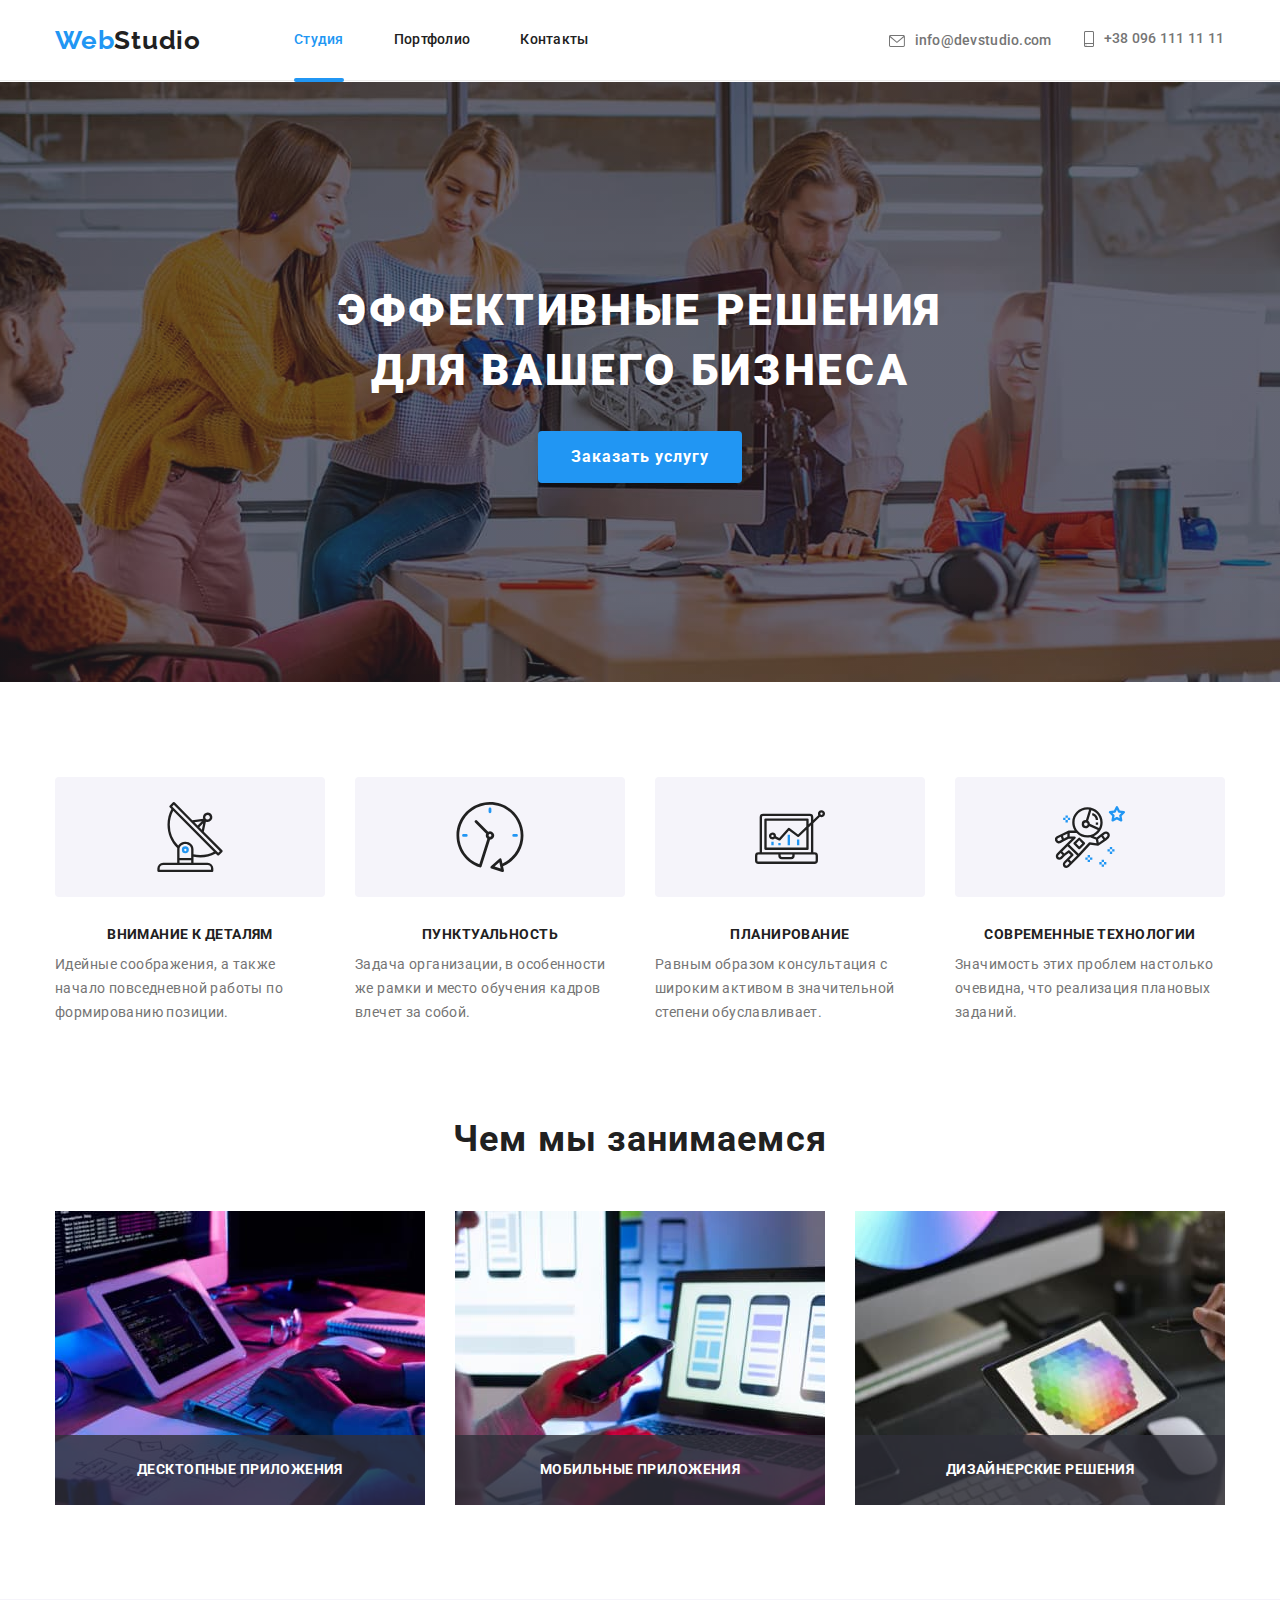
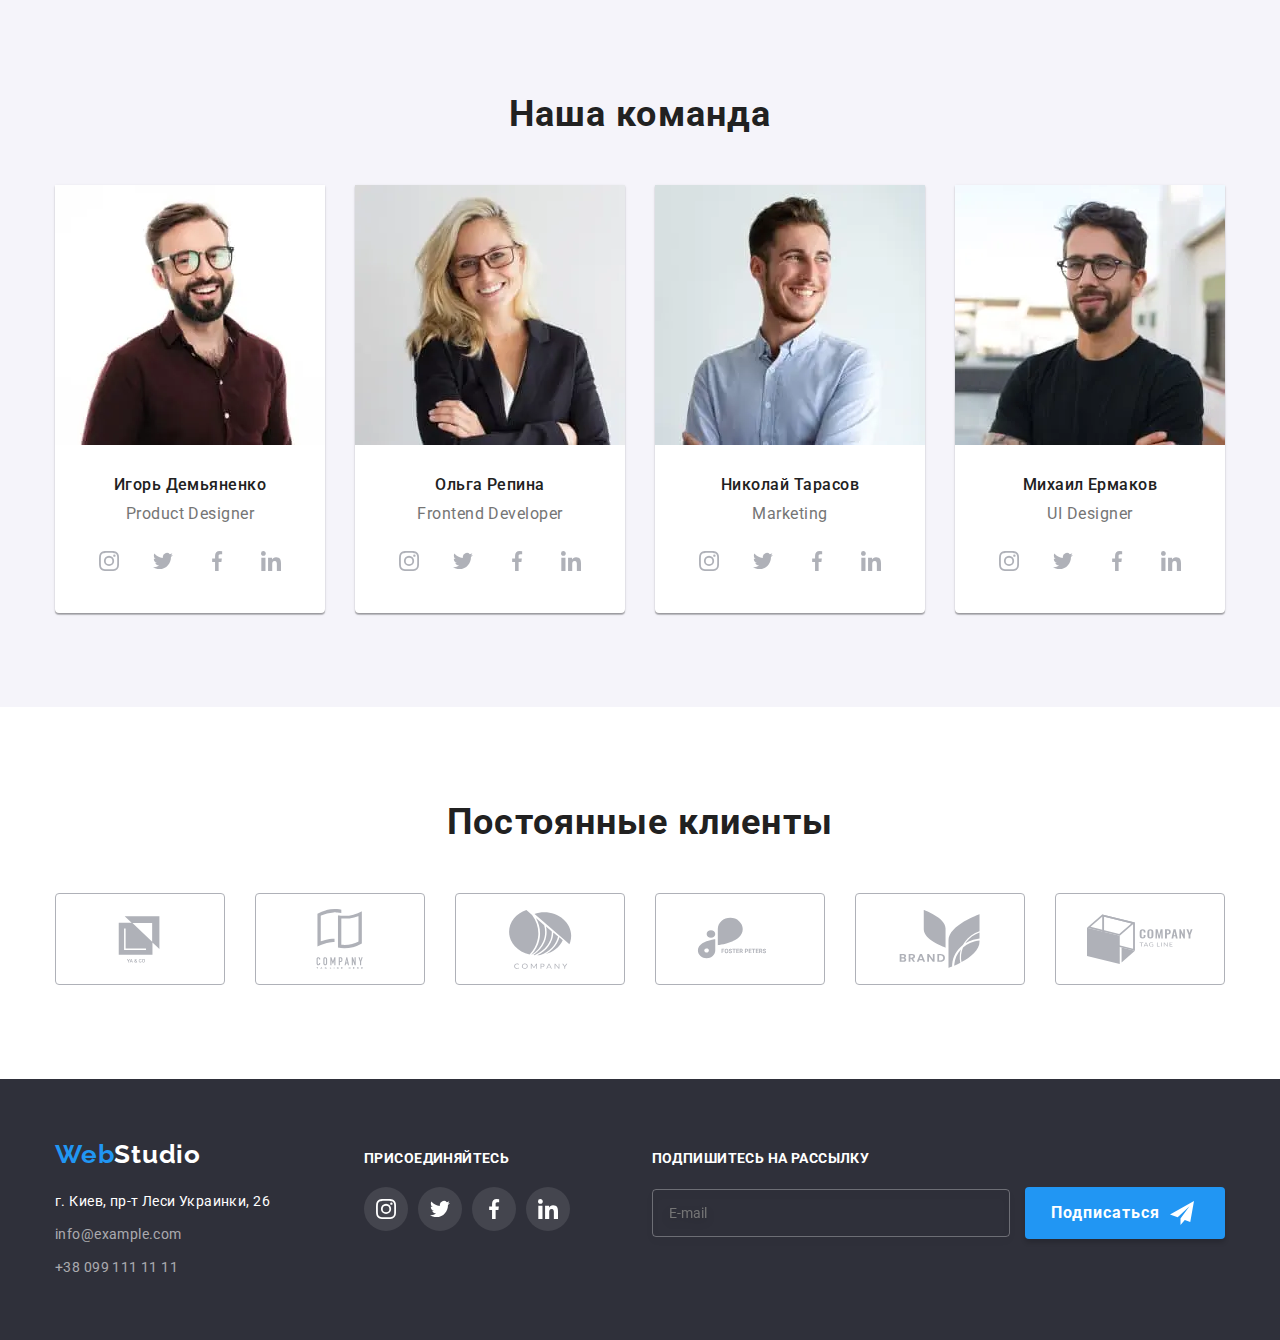
==== commit 72015ca6: "адаптив" ====
--- a/index.html
+++ b/index.html
@@ -1,7 +1,7 @@
 <!DOCTYPE html>
 <html lang="ru">
   <head>
-    <meta charset="UTF-8" />
+    <meta charset="UTF-8" /> 
     <meta http-equiv="X-UA-Compatible" content="IE=edge" />
     <meta name="viewport" content="width=device-width, initial-scale=1.0" />
     <title>webstudio</title>
@@ -18,7 +18,7 @@
     />
     <link rel="stylesheet" href="./css/main.min.css" />
   </head>
-  <body>
+  <body data-nonScroll>
     <!--header-->
     <header class="page-header">
       <div class="container main-nav">
--- a/css/main.min.css
+++ b/css/main.min.css
@@ -1 +1 @@
-:root{--primery-color: #212121;--secondary-color: #757575;--accent-color: #2196f3;--accent-color-hover: #188ce8;--light-color: #ffffff;--backgound-gray-color: #f5f4fa;--link-client-color: #afb1b8;--image-border: 1px solid #eeeeee;--primery-font: "Roboto", sans-serif;--secondary-font: "Raleway", sans-serif;--normal-font: 400;--medium-font: 500;--bolt-font: 700;--bolder-font: 900;--primary-font-size: 14px;--secondary-font-size: 16px}body{background-color:var(--light-color);font-size:var(--primary-font-size);color:var(--primery-color);font-family:var(--primery-font);letter-spacing:.03em}img{display:block;max-width:100%;height:auto}button{cursor:pointer}ul,ol{list-style:none;margin-top:0;margin-bottom:0;padding-left:0}h1,h2,h3,h4,h5,p{margin-top:0;margin-bottom:0}.section{padding-top:60px;padding-bottom:60px}@media screen and (min-width: 1200px){.section{padding-top:94px;padding-bottom:94px}}.container{padding-left:15px;padding-right:15px}@media screen and (min-width: 480px){.container{width:480px;margin-right:auto;margin-left:auto}}@media screen and (min-width: 768px){.container{width:768px}}@media screen and (min-width: 1200px){.container{width:1200px}}.visually-hidden{position:absolute;white-space:nowrap;width:1px;height:1px;overflow:hidden;border:0;padding:0;clip:rect(0 0 0 0);-webkit-clip-path:inset(50%);clip-path:inset(50%);margin:-1px}.page-header{position:relative;padding-top:16px;padding-bottom:16px;border-bottom:1px solid #ececec}@media screen and (min-width: 768px){.page-header{padding-top:21px;padding-bottom:21px}}@media screen and (min-width: 1200px){.page-header{padding-top:25px;padding-bottom:25px}}.logo{color:var(--primery-color);font-family:var(--secondary-font);font-weight:var(--bolt-font);text-decoration:none;font-size:24px;line-height:1.17;letter-spacing:.03em}@media screen and (max-width: 767px){.logo{margin-right:auto}}@media screen and (min-width: 768px){.logo{margin-right:88px}}@media screen and (min-width: 1200px){.logo{margin-right:93px;font-size:26px;line-height:1.19}}.accent{color:var(--accent-color)}.menu{display:flex;align-items:center}.menu-button{z-index:4;top:10px;display:inline-flex;margin:0;padding:0;border:none;background-color:rgba(0,0,0,0)}.menu-button .icon-cross{display:none}.menu-button.is-open .icon-cross{display:block}.menu-button.is-open .icon-menu{display:none}@media screen and (min-width: 768px){.menu-button{display:none}}.menu-container.is-open{display:flex;flex-direction:column}@media screen and (max-width: 767px){.menu-container{display:none;position:absolute;z-index:3;top:0;left:0;width:100vw;height:100vh;padding:48px 40px;background-color:var(--light-color);box-shadow:0px 4px 8px rgba(0,0,0,.04),0px 2px 4px rgba(0,0,0,.08),0px 1px 3px rgba(0,0,0,.16)}}@media screen and (min-width: 768px){.menu-container{display:flex;align-items:center}}@media screen and (max-width: 767px){.menu__list{margin-bottom:auto}}@media screen and (min-width: 768px){.menu__list{display:flex;margin-right:84px}}@media screen and (min-width: 1200px){.menu__list{margin-right:300px}}@media screen and (max-width: 767px){.menu__list .menu__item:not(:last-child){margin-bottom:32px}}@media screen and (min-width: 768px){.menu__list .menu__item:not(:last-child){margin-right:50px}}.menu__link{font-weight:var(--medium-font);font-size:40px;line-height:1.18;letter-spacing:.02em;text-decoration:none;color:var(--primery-color);transition:color 250ms cubic-bezier(0.4, 0, 0.2, 1)}.menu__link--current{color:var(--accent-color)}@media screen and (min-width: 768px){.menu__link{font-size:var(--primary-font-size);line-height:1.14;padding-top:32px;padding-bottom:32px;bottom:-1px;position:relative}.menu__link--current{color:var(--accent-color)}.menu__link--current::after{content:"";position:absolute;left:0;bottom:0;display:block;width:100%;height:4px;border-radius:2px;background-color:var(--accent-color)}.menu__link:hover,.menu__link:focus{color:var(--accent-color)}}@media screen and (max-width: 767px){.connection{display:flex;flex-direction:column;gap:32px;margin-bottom:64px}}@media screen and (min-width: 768px)and (max-width: 1199px){.connection{display:flex;flex-direction:column;gap:10px}}@media screen and (min-width: 1200px){.connection{display:flex;align-items:baseline;margin-left:auto}}@media screen and (max-width: 767px){.connection__item-first{order:2}}@media screen and (max-width: 767px){.connection__item-first .connection__link{font-weight:var(--medium-font);font-size:24px;line-height:1.17;letter-spacing:.02em;color:var(--secondary-color)}}@media screen and (max-width: 767px){.connection__item-second{order:1}}@media screen and (max-width: 380px){.connection__item-second .connection__link{font-size:26px;color:var(--accent-color)}}@media screen and (min-width: 381px)and (max-width: 767px){.connection__item-second .connection__link{font-weight:var(--medium-font);font-size:34px;line-height:1.18;letter-spacing:.02em;color:var(--accent-color)}}.connection__contact-icon{fill:currentColor;margin-right:10px}.connection__contact-icon:hover,.connection__contact-icon:focus{fill:currentColor}@media screen and (max-width: 767px){.connection__contact-icon{display:none}}@media screen and (min-width: 1200px){.connection__item:not(:last-child){margin-right:32px}}.connection__link{display:flex;align-items:center;color:var(--secondary-color);font-weight:var(--medium-font);line-height:1.14;letter-spacing:.02em;text-decoration:none;transition:color 250ms cubic-bezier(0.4, 0, 0.2, 1)}.connection__link:hover,.connection__link:focus{color:var(--accent-color)}@media screen and (min-width: 768px){.connection__link{font-size:12px;line-height:1.17}}@media screen and (min-width: 1200px){.connection__link{font-size:var(--primary-font-size);line-height:1.14}}.header-social-list{display:flex;flex-wrap:wrap;gap:10px}@media screen and (min-width: 768px){.header-social-list{display:none}}.header-social-list__item{padding-right:10px}.header-social-list__item:not(:last-child){border-right:1px solid rgba(33,33,33,.2)}.header-social-list__link{color:var(--accent-color);font-weight:var(--medium-font);font-size:18px;line-height:1.22;letter-spacing:.02em;text-decoration:none}.section.overlay{min-height:400px;margin-left:auto;margin-right:auto;padding-top:118px;padding-bottom:118px;text-align:center;background-repeat:no-repeat;background-position:center;background-size:480px 400px;background-image:linear-gradient(to right, rgba(47, 48, 58, 0.4), rgba(47, 48, 58, 0.4)),url(../images/mobile/hero/hero-480/hero-480.jpg)}@media screen and (min-device-pexel-ratio: 2)and (max-width: 767px),screen and (-webkit-min-device-pixel-ratio: 2)and (max-width: 767px),screen and (min-resolution: 192dpi)and (max-width: 767px),screen and (min-resolution: 2dppx)and (max-width: 767px){.section.overlay{background-image:linear-gradient(to right, rgba(47, 48, 58, 0.4), rgba(47, 48, 58, 0.4)),url(../images/mobile/hero/hero-480/hero-480@2x.jpg)}}@media screen and (min-width: 481px){.section.overlay{background-size:768px 400px;background-image:linear-gradient(to right, rgba(47, 48, 58, 0.4), rgba(47, 48, 58, 0.4)),url(../images/tablet/hero/hero-768.jpg)}}@media screen and (min-device-pexel-ratio: 2)and (min-width: 481px),screen and (-webkit-min-device-pixel-ratio: 2)and (min-width: 481px),screen and (min-resolution: 192dpi)and (min-width: 481px),screen and (min-resolution: 2dppx)and (min-width: 481px){.section.overlay{background-image:linear-gradient(to right, rgba(47, 48, 58, 0.4), rgba(47, 48, 58, 0.4)),url(../images/tablet/hero/hero-768@2x.jpg)}}@media screen and (min-width: 769px){.section.overlay{min-height:600px;padding-top:200px;padding-bottom:200px;background-size:1600px 600px;background-image:linear-gradient(to right, rgba(47, 48, 58, 0.4), rgba(47, 48, 58, 0.4)),url(../images/desktop/hero/hero-1600.jpg)}}@media screen and (min-device-pexel-ratio: 2)and (min-width: 769px),screen and (-webkit-min-device-pixel-ratio: 2)and (min-width: 769px),screen and (min-resolution: 192dpi)and (min-width: 769px),screen and (min-resolution: 2dppx)and (min-width: 769px){.section.overlay{background-image:linear-gradient(to right, rgba(47, 48, 58, 0.4), rgba(47, 48, 58, 0.4)),url(../images/desktop/hero/hero-1600@2x.jpg)}}.hero-title{max-width:360px;margin-left:auto;margin-right:auto;margin-top:0px;margin-bottom:30px;font-weight:var(--bolder-font);font-size:26px;line-height:1.62;text-align:center;letter-spacing:.06em;text-transform:uppercase;color:var(--light-color)}@media screen and (min-width: 1200px){.hero-title{max-width:696px;margin-top:0px;font-size:44px;line-height:1.36}}.button{font-family:inherit;border:1px solid rgba(0,0,0,0);transition:background-color 250ms cubic-bezier(0.4, 0, 0.2, 1),box-shadow 250ms cubic-bezier(0.4, 0, 0.2, 1),color 250ms cubic-bezier(0.4, 0, 0.2, 1)}.button--contained{display:block;padding:10px 32px;margin-left:auto;margin-right:auto;min-width:200px;color:var(--light-color);background-color:var(--accent-color);font-weight:var(--bolt-font);font-size:var(--secondary-font-size);line-height:1.88;letter-spacing:.06em;cursor:pointer;text-align:center;border-radius:4px;box-shadow:0px 4px 4px rgba(0,0,0,.15)}.button--contained:hover,.button--contained:focus{background-color:var(--accent-color-hover)}@media screen and (min-width: 768px){.benefits__list{display:flex;flex-wrap:wrap;margin:-15px}}@media screen and (min-width: 1200px){.benefits__list{margin:-15px}}@media screen and (min-width: 768px){.benefits__item{margin:15px;width:calc((100% - 60px)/2)}}@media screen and (min-width: 1200px){.benefits__item{margin:15px;width:calc((100% - 120px)/4)}}@media screen and (max-width: 767px){.benefits__item:not(:last-child){margin-bottom:30px}}.benefits__icon-container{display:flex;justify-content:center;align-items:center;background-color:var(--backgound-gray-color);border-radius:4px;margin-bottom:30px;height:120px}.benefits__achivements{margin-bottom:10px;font-weight:var(--bolt-font);font-size:var(--primary-font-size);line-height:1.14;letter-spacing:.03em;text-transform:uppercase}@media screen and (max-width: 768px){.benefits__achivements{text-align:center}}.benefits__description{color:var(--secondary-color);font-size:var(--primary-font-size);line-height:1.71;letter-spacing:.03em}.section.services{padding-top:0}@media screen and (max-width: 1199px){.section.services{display:none}}.head-title{margin-top:0;margin-bottom:50px;font-weight:var(--bolt-font);font-size:36px;line-height:1.17;text-align:center;letter-spacing:.03em}.services__list{display:flex}.services__list .services__item:not(:last-child){margin-right:30px}.services__thumb{position:relative}.services__overlay{position:absolute;transform-origin:bottom center;bottom:0;width:370px;height:70px;background-color:rgba(47,48,58,.8)}.services__name{margin-top:27px;margin-bottom:27px;font-weight:var(--bolt-font);font-size:var(--primary-font-size);line-height:1.14;text-align:center;letter-spacing:.03em;text-transform:uppercase;color:var(--light-color)}.head-title{margin-bottom:30px;font-weight:var(--bolt-font);font-size:28px;line-height:1.18;text-align:center;letter-spacing:.03em}@media screen and (min-width: 1200px){.head-title{margin-bottom:50px;font-size:36px;line-height:1.17}}.section--gray-background{background-color:var(--backgound-gray-color)}.team{display:flex;flex-wrap:wrap;gap:30px;justify-content:center;align-items:center}.team__item{width:450px;text-align:center;background-color:var(--light-color);box-shadow:0px 1px 3px rgba(0,0,0,.12),0px 1px 1px rgba(0,0,0,.14),0px 2px 1px rgba(0,0,0,.2);border-radius:0px 0px 4px 4px}@media screen and (min-width: 768px){.team__item{width:354px}}@media screen and (min-width: 1200px){.team__item{width:270px}}.team__photo{margin-top:0;margin-bottom:0}.team__card-information{padding-top:30px;padding-bottom:30px}.team__member{margin-top:0;margin-bottom:10px;font-weight:var(--medium-font);font-size:var(--secondary-font-size);line-height:1.19;letter-spacing:.03em}.team__profession{margin-top:0;margin-bottom:16px;color:var(--secondary-color);font-weight:var(--normal-font);font-size:var(--secondary-font-size);line-height:1.19;letter-spacing:.03em}.team__social-links-list{display:flex;align-items:center;justify-content:center;gap:10px}.team__card-social-link{width:44px;height:44px;border-radius:50%}.team__personal-social-links{display:flex;justify-content:center;align-items:center;text-decoration:none;color:var(--link-client-color);width:100%;height:100%;border-radius:50%;transition:background-color 250ms cubic-bezier(0.4, 0, 0.2, 1),color 250ms cubic-bezier(0.4, 0, 0.2, 1)}.team__personal-social-links:hover,.team__personal-social-links:focus{color:var(--light-color);background-color:var(--accent-color)}.team__link-icon{fill:currentColor}.clients-list{display:flex;flex-wrap:wrap;justify-content:center;align-items:center;gap:30px}.client{width:210px;height:92px}@media screen and (min-width: 768px){.client{width:226px}}@media screen and (min-width: 1200px){.client{width:170px}}.client__link{display:flex;align-items:center;justify-content:center;color:var(--link-client-color);width:100%;height:100%;border:1px solid currentColor;border-radius:4px;transition:color 250ms cubic-bezier(0.4, 0, 0.2, 1),border 250ms cubic-bezier(0.4, 0, 0.2, 1)}.client__link:hover,.client__link:focus{color:var(--accent-color);border-color:currentColor}.client__icon{fill:currentColor}.footer__logo{display:inline-block;margin-bottom:20px;color:var(--light-color);font-family:var(--secondary-font);font-size:24px;font-weight:var(--bolt-font);line-height:1.17;text-decoration:none;letter-spacing:.03em}@media screen and (min-width: 768px)and (max-width: 1199px){.footer__logo{margin-right:0}}@media screen and (min-width: 1200px){.footer__logo{font-size:26px;line-height:1.19}}.total-footer-background{background-color:#2f303a;padding-top:60px;padding-bottom:60px}@media screen and (max-width: 767px){.total-footer-background{text-align:center}}@media screen and (min-width: 768px)and (max-width: 1199px){.footer{display:flex;flex-wrap:wrap;justify-content:space-around}}@media screen and (min-width: 1200px){.footer{display:flex;align-items:baseline}}@media screen and (max-width: 1199px){.contacts-thumb{margin-bottom:60px}}@media screen and (min-width: 768px)and (max-width: 1199px){.contacts-thumb{display:flex;flex-direction:column;align-items:center;text-align:center}}.contacts{display:inline-block}.contacts__item{display:block;margin-top:0}.contacts__item:not(:last-child){margin-bottom:8px}@media screen and (min-width: 1200px){.contacts__item:not(:last-child){margin-bottom:9px}}.contacts__location{color:#fff;font-style:normal;font-weight:var(--normal-font);font-size:var(--primary-font-size);line-height:1.71;letter-spacing:.03em;text-decoration:none;transition:color 250ms cubic-bezier(0.4, 0, 0.2, 1)}.contacts__location:hover,.contacts__location:focus{color:var(--accent-color)}.contacts__mail-tel{color:rgba(255,255,255,.6);font-style:normal;font-weight:var(--normal-font);font-size:var(--primary-font-size);line-height:1.71;letter-spacing:.03em;text-decoration:none;transition:color 250ms cubic-bezier(0.4, 0, 0.2, 1)}.contacts__mail-tel:hover,.contacts__mail-tel:focus{color:var(--accent-color)}@media screen and (max-width: 767px){.join{margin-bottom:60px}}@media screen and (min-width: 1200px){.join{margin-left:70px}}.footer-text-title{font-family:var(--primery-font);font-weight:var(--bolt-font);font-size:var(--primary-font-size);line-height:1.14;letter-spacing:.03em;text-transform:uppercase;color:#fff;margin-top:0;margin-bottom:20px}.links-list{display:flex;gap:10px}@media screen and (max-width: 767px){.links-list{align-items:center;justify-content:center}}.links-list__item{width:44px;height:44px}.links-list__link{display:flex;justify-content:center;align-items:center;width:100%;height:100%;text-decoration:none;color:var(--light-color);background-color:rgba(255,255,255,.1);border-radius:50%;transition:background-color 250ms cubic-bezier(0.4, 0, 0.2, 1)}.links-list__link:hover,.links-list__link:focus{background-color:var(--accent-color)}.links-list__icon{fill:currentColor}@media screen and (min-width: 767px)and (max-width: 1199px){.footer-form{display:flex;flex-direction:column;text-align:center}}@media screen and (min-width: 1200px){.footer-form{margin-left:auto}}.footer-form__input-email{max-width:450px;width:100%;margin-bottom:20px;padding:15px 16px;background:rgba(0,0,0,0);border:1px solid rgba(255,255,255,.3);filter:drop-shadow(0px 4px 4px rgba(0, 0, 0, 0.15));border-radius:4px;color:var(--light-color)}@media screen and (min-width: 768px){.footer-form__input-email{width:450px}}@media screen and (min-width: 1200px){.footer-form__input-email{width:358px;margin-bottom:0;margin-right:12px}}.footer-form_button--contained{display:inline-flex;align-items:center;padding:10px 13px 10px 25px}.button__icon{margin-left:10px;fill:var(--light-color)}.backdrop{position:fixed;z-index:4;top:0;left:0;width:100%;height:100%;background-color:rgba(0,0,0,.2);overflow-y:scroll;opacity:1;transition:opacity 250ms cubic-bezier(0.4, 0, 0.2, 1),visibility 250ms cubic-bezier(0.4, 0, 0.2, 1)}.backdrop.is-hidden{opacity:0;pointer-events:none;visibility:hidden}.modal{position:absolute;z-index:5;top:50%;left:50%;width:450px;max-width:100%;background:var(--light-color);box-shadow:0px 1px 3px rgba(0,0,0,.12),0px 1px 1px rgba(0,0,0,.14),0px 2px 1px rgba(0,0,0,.2);border-radius:4px;padding:40px;transform:translate(-50%, -50%) scale(1);transition:transform 250ms cubic-bezier(0.4, 0, 0.2, 1)}@media screen and (max-height: 600px){.modal{margin-top:80px}}@media screen and (min-width: 1200px){.modal{width:528px}}.backdrop.is-hidden .modal{transform:translate(-50%, -50%) scale(1.1)}.close{position:absolute;top:8px;right:8px;width:30px;height:30px;border:1px solid rgba(0,0,0,.1);border-radius:50%;background-color:var(--light-color);cursor:pointer}.close__cross-icon{position:absolute;top:50%;left:50%;transform:translate(-50%, -50%);fill:#000;transition:fill 250ms cubic-bezier(0.4, 0, 0.2, 1)}.close:hover .close__cross-icon,.close:focus .close__cross-icon{fill:var(--accent-color)}.form__title{font-weight:var(--bolt-font);font-size:20px;line-height:1.5;text-align:center;letter-spacing:.03em;color:var(--primery-color);margin-bottom:12px}@media screen and (min-width: 1200px){.form__title{line-height:1.15}}.form__item{display:flex;flex-direction:column;margin-bottom:10px}.form__label{display:block;font-weight:var(--normal-font);font-size:12px;line-height:1.17;letter-spacing:.01em;color:var(--secondary-color);margin-bottom:4px}.form__input-container{position:relative}.form__input-text{padding:12px 42px;width:100%;font-size:var(--secondary-font-size);border:1px solid rgba(33,33,33,.2);border-radius:4px;transition:border 250ms cubic-bezier(0.4, 0, 0.2, 1);font-size:var(--secondary-font-size);color:var(--primery-color)}.form__input-text:focus{border:1px solid var(--accent-color);outline:none}.form__input-span{transition:fill 250ms cubic-bezier(0.4, 0, 0.2, 1)}.form__input-text:focus+.form__input-span{fill:var(--accent-color)}.form__input-icon{position:absolute;top:50%;left:15px;transform:translate(0, -50%)}.form__comment-place{resize:none;width:100%;margin-bottom:20px;border:1px solid rgba(33,33,33,.2);border-radius:4px;padding:12px 16px;transition:border 250ms cubic-bezier(0.4, 0, 0.2, 1);font-size:var(--secondary-font-size);color:var(--primery-color)}.form__comment-place:focus{border:1px solid var(--accent-color);outline:none}.form__comment-place::-moz-placeholder{font-size:14px;line-height:1.14;letter-spacing:.01em;color:rgba(117,117,117,.5)}.form__comment-place:-ms-input-placeholder{font-size:14px;line-height:1.14;letter-spacing:.01em;color:rgba(117,117,117,.5)}.form__comment-place::placeholder{font-size:14px;line-height:1.14;letter-spacing:.01em;color:rgba(117,117,117,.5)}@media screen and (min-width: 1200px){.form__comment-place::-moz-placeholder{font-size:12px;line-height:1.16;letter-spacing:.01em}.form__comment-place:-ms-input-placeholder{font-size:12px;line-height:1.16;letter-spacing:.01em}.form__comment-place::placeholder{font-size:12px;line-height:1.16;letter-spacing:.01em}}.form__agree-text{display:inline-flex;align-items:center;margin-bottom:31px}@media screen and (min-width: 1200px){.form__agree-text{margin-bottom:30px}}.form__agree-checkbox{position:absolute;width:1px;height:1px;margin:-1px;border:0;padding:0;clip:rect(0 0 0 0);overflow:hidden}.form__checkbox-icon{display:inline-block;margin-right:8px;width:16px;height:15px;background-image:url(../images/uncheck.svg)}.form__agree-checkbox:checked+.form__checkbox-icon{background-image:url(../images/check.svg)}.form__agree-checkbox:focus+.form__checkbox-icon{outline:2px solid #2196f3;transition:outline 250ms cubic-bezier(0.4, 0, 0.2, 1)}.form__agree-text{font-size:12px;line-height:1.16;letter-spacing:.03em;color:var(--secondary-color)}@media screen and (min-width: 1200px){.form__agree-text{font-size:var(--primary-font-size);line-height:1.71}}.policy{color:#2196f3}.form__button{padding:10px 55px}.filter{display:flex;flex-wrap:wrap;justify-content:center;margin-bottom:40px;gap:8px}@media screen and (max-width: 767px){.filter{justify-content:flex-start}}@media screen and (min-width: 768px){.filter{margin-bottom:30px}}@media screen and (min-width: 1200px){.filter{margin-bottom:50px}}.filter__button{padding:6px 22px;border-radius:4px;color:var(--primery-color);background-color:var(--backgound-gray-color);font-family:var(--primery-font);font-weight:var(--medium-font);font-size:var(--secondary-font-size);line-height:1.63;text-align:center;letter-spacing:.03em;cursor:pointer}.filter__button:hover,.filter__button:focus{color:var(--light-color);background-color:var(--accent-color);box-shadow:0px 3px 1px rgba(0,0,0,.1),0px 1px 2px rgba(0,0,0,.08),0px 2px 2px rgba(0,0,0,.12)}.card-set{display:flex;flex-wrap:wrap}@media screen and (max-width: 767px){.card-set{gap:30px}}@media screen and (min-width: 768px){.card-set{margin-top:-30px;margin-left:-30px}}@media screen and (min-width: 768px){.card-set__item{flex-basis:calc(50% - 30px);margin-left:30px;margin-top:30px}}@media screen and (min-width: 1200px){.card-set__item{flex-basis:calc(33.3333333333% - 30px);margin-left:30px;margin-top:30px}}.card{display:block;text-decoration:none;color:var(--primery-color);transition:box-shadow 250ms cubic-bezier(0.4, 0, 0.2, 1)}.card:hover,.card:focus{box-shadow:0px 1px 1px rgba(0,0,0,.12),0px 4px 4px rgba(0,0,0,.06),1px 4px 6px rgba(0,0,0,.16)}@media screen and (max-width: 1199px)and (min-width: 768px){.card{display:flex;flex-direction:column;height:100%}}.card__thumb{position:relative;overflow:hidden}.card__image{margin-top:0;margin-bottom:0px}.card__overlay{position:absolute;top:0;left:0;width:100%;height:100%;background-color:rgba(33,150,243,.9);transform:translateY(100%);transition:transform 250ms cubic-bezier(0.4, 0, 0.2, 1)}.card:hover .card__overlay,.card:focus .card__overlay{transform:translateY(0%)}.card__text{position:absolute;width:322px;top:50%;left:50%;transform:translate(-50%, -50%);margin-top:0;margin-bottom:0;font-weight:var(--normal-font);font-size:18px;line-height:1.56;letter-spacing:.03em;color:var(--light-color)}.card__content{padding:20px 24px;border-bottom:var(--image-border);border-right:var(--image-border);border-left:var(--image-border)}@media screen and (min-width: 768px){.card__content{flex-grow:1}}.card__project-title{margin-top:0;margin-bottom:4px;font-size:18px;font-weight:var(--bolt-font);line-height:2;letter-spacing:.06em}.card__project-description{margin-top:0;margin-bottom:0;color:var(--secondary-color);font-weight:var(--normal-font);font-size:var(--secondary-font-size);line-height:1.88;letter-spacing:.03em}/*# sourceMappingURL=main.min.css.map */+:root{--primery-color: #212121;--secondary-color: #757575;--accent-color: #2196f3;--accent-color-hover: #188ce8;--light-color: #ffffff;--backgound-gray-color: #f5f4fa;--link-client-color: #afb1b8;--image-border: 1px solid #eeeeee;--primery-font: "Roboto", sans-serif;--secondary-font: "Raleway", sans-serif;--normal-font: 400;--medium-font: 500;--bolt-font: 700;--bolder-font: 900;--primary-font-size: 14px;--secondary-font-size: 16px}body{background-color:var(--light-color);font-size:var(--primary-font-size);color:var(--primery-color);font-family:var(--primery-font);letter-spacing:.03em}img{display:block;max-width:100%;height:auto}button{cursor:pointer}ul,ol{list-style:none;margin-top:0;margin-bottom:0;padding-left:0}h1,h2,h3,h4,h5,p{margin-top:0;margin-bottom:0}.no-scroll{overflow:hidden}.section{padding-top:60px;padding-bottom:60px}@media screen and (min-width: 1200px){.section{padding-top:94px;padding-bottom:94px}}.container{padding-left:15px;padding-right:15px}@media screen and (min-width: 480px){.container{width:480px;margin-right:auto;margin-left:auto}}@media screen and (min-width: 768px){.container{width:768px}}@media screen and (min-width: 1200px){.container{width:1200px}}.visually-hidden{position:absolute;white-space:nowrap;width:1px;height:1px;overflow:hidden;border:0;padding:0;clip:rect(0 0 0 0);-webkit-clip-path:inset(50%);clip-path:inset(50%);margin:-1px}.page-header{position:relative;padding-top:0;padding-bottom:0;border-bottom:1px solid #ececec}@media screen and (min-width: 768px){.page-header{padding-top:0;padding-bottom:0}}@media screen and (min-width: 1200px){.page-header{padding-top:0;padding-bottom:0}}.logo{color:var(--primery-color);font-family:var(--secondary-font);font-weight:var(--bolt-font);text-decoration:none;font-size:24px;line-height:1.17;letter-spacing:.03em}@media screen and (max-width: 767px){.logo{margin-right:auto}}@media screen and (min-width: 768px){.logo{margin-right:88px}}@media screen and (min-width: 1200px){.logo{margin-right:93px;font-size:26px;line-height:1.19}}.accent{color:var(--accent-color)}.menu{display:flex;align-items:center}.menu-button{z-index:4;top:10px;display:inline-flex;margin:0;padding:0;border:none;background-color:rgba(0,0,0,0)}.menu-button .icon-cross{display:none}.menu-button.is-open .icon-cross{display:block}.menu-button.is-open .icon-menu{display:none}@media screen and (min-width: 768px){.menu-button{display:none}}.menu-container.is-open{display:flex;flex-direction:column}@media screen and (max-width: 767px){.menu-container{display:none;position:absolute;z-index:3;top:0;left:0;width:100vw;height:100vh;padding:48px 40px;background-color:var(--light-color);box-shadow:0px 4px 8px rgba(0,0,0,.04),0px 2px 4px rgba(0,0,0,.08),0px 1px 3px rgba(0,0,0,.16)}}@media screen and (min-width: 768px){.menu-container{display:flex;align-items:center}}@media screen and (max-width: 767px){.menu__list{margin-bottom:auto}}@media screen and (min-width: 768px){.menu__list{display:flex;margin-right:84px}}@media screen and (min-width: 1200px){.menu__list{margin-right:300px}}@media screen and (max-width: 767px){.menu__list .menu__item:not(:last-child){margin-bottom:32px}}@media screen and (min-width: 768px){.menu__list .menu__item:not(:last-child){margin-right:50px}}.menu__link{font-weight:var(--medium-font);font-size:40px;line-height:1.18;letter-spacing:.02em;text-decoration:none;color:var(--primery-color);transition:color 250ms cubic-bezier(0.4, 0, 0.2, 1)}.menu__link--current{color:var(--accent-color)}@media screen and (min-width: 768px){.menu__link{font-size:var(--primary-font-size);line-height:1.14;padding-top:32px;padding-bottom:32px;display:block;position:relative}.menu__link--current{color:var(--accent-color)}.menu__link--current::after{content:"";position:absolute;left:0;bottom:-2px;display:block;width:100%;height:4px;border-radius:2px;background-color:var(--accent-color)}.menu__link:hover,.menu__link:focus{color:var(--accent-color)}}@media screen and (max-width: 767px){.connection{display:flex;flex-direction:column;gap:32px;margin-bottom:64px}}@media screen and (min-width: 768px)and (max-width: 1199px){.connection{display:flex;flex-direction:column;gap:10px}}@media screen and (min-width: 1200px){.connection{display:flex;align-items:baseline;margin-left:auto}}@media screen and (max-width: 767px){.connection__item-first{order:2}}@media screen and (max-width: 767px){.connection__item-first .connection__link{font-weight:var(--medium-font);font-size:24px;line-height:1.17;letter-spacing:.02em;color:var(--secondary-color)}}@media screen and (max-width: 767px){.connection__item-second{order:1}}@media screen and (max-width: 380px){.connection__item-second .connection__link{font-size:26px;color:var(--accent-color)}}@media screen and (min-width: 381px)and (max-width: 767px){.connection__item-second .connection__link{font-weight:var(--medium-font);font-size:34px;line-height:1.18;letter-spacing:.02em;color:var(--accent-color)}}.connection__contact-icon{fill:currentColor;margin-right:10px}.connection__contact-icon:hover,.connection__contact-icon:focus{fill:currentColor}@media screen and (max-width: 767px){.connection__contact-icon{display:none}}@media screen and (min-width: 1200px){.connection__item:not(:last-child){margin-right:32px}}.connection__link{display:flex;align-items:center;color:var(--secondary-color);font-weight:var(--medium-font);line-height:1.14;letter-spacing:.02em;text-decoration:none;transition:color 250ms cubic-bezier(0.4, 0, 0.2, 1)}.connection__link:hover,.connection__link:focus{color:var(--accent-color)}@media screen and (min-width: 768px){.connection__link{font-size:12px;line-height:1.17}}@media screen and (min-width: 1200px){.connection__link{font-size:var(--primary-font-size);line-height:1.14}}.header-social-list{display:flex;flex-wrap:wrap;gap:10px}@media screen and (min-width: 768px){.header-social-list{display:none}}.header-social-list__item{padding-right:10px}.header-social-list__item:not(:last-child){border-right:1px solid rgba(33,33,33,.2)}.header-social-list__link{color:var(--accent-color);font-weight:var(--medium-font);font-size:18px;line-height:1.22;letter-spacing:.02em;text-decoration:none}.section.overlay{min-height:400px;margin-left:auto;margin-right:auto;padding-top:118px;padding-bottom:118px;text-align:center;background-repeat:no-repeat;background-position:center;background-size:480px 400px;background-image:linear-gradient(to right, rgba(47, 48, 58, 0.4), rgba(47, 48, 58, 0.4)),url(../images/mobile/hero/hero-480/hero-480.jpg)}@media screen and (min-device-pexel-ratio: 2)and (max-width: 767px),screen and (-webkit-min-device-pixel-ratio: 2)and (max-width: 767px),screen and (min-resolution: 192dpi)and (max-width: 767px),screen and (min-resolution: 2dppx)and (max-width: 767px){.section.overlay{background-image:linear-gradient(to right, rgba(47, 48, 58, 0.4), rgba(47, 48, 58, 0.4)),url(../images/mobile/hero/hero-480/hero-480@2x.jpg)}}@media screen and (min-width: 481px){.section.overlay{background-size:768px 400px;background-image:linear-gradient(to right, rgba(47, 48, 58, 0.4), rgba(47, 48, 58, 0.4)),url(../images/tablet/hero/hero-768.jpg)}}@media screen and (min-device-pexel-ratio: 2)and (min-width: 481px),screen and (-webkit-min-device-pixel-ratio: 2)and (min-width: 481px),screen and (min-resolution: 192dpi)and (min-width: 481px),screen and (min-resolution: 2dppx)and (min-width: 481px){.section.overlay{background-image:linear-gradient(to right, rgba(47, 48, 58, 0.4), rgba(47, 48, 58, 0.4)),url(../images/tablet/hero/hero-768@2x.jpg)}}@media screen and (min-width: 769px){.section.overlay{min-height:600px;padding-top:200px;padding-bottom:200px;background-size:1600px 600px;background-image:linear-gradient(to right, rgba(47, 48, 58, 0.4), rgba(47, 48, 58, 0.4)),url(../images/desktop/hero/hero-1600.jpg)}}@media screen and (min-device-pexel-ratio: 2)and (min-width: 769px),screen and (-webkit-min-device-pixel-ratio: 2)and (min-width: 769px),screen and (min-resolution: 192dpi)and (min-width: 769px),screen and (min-resolution: 2dppx)and (min-width: 769px){.section.overlay{background-image:linear-gradient(to right, rgba(47, 48, 58, 0.4), rgba(47, 48, 58, 0.4)),url(../images/desktop/hero/hero-1600@2x.jpg)}}.hero-title{max-width:360px;margin-left:auto;margin-right:auto;margin-top:0px;margin-bottom:30px;font-weight:var(--bolder-font);font-size:26px;line-height:1.62;text-align:center;letter-spacing:.06em;text-transform:uppercase;color:var(--light-color)}@media screen and (min-width: 1200px){.hero-title{max-width:696px;margin-top:0px;font-size:44px;line-height:1.36}}.button{font-family:inherit;border:1px solid rgba(0,0,0,0);transition:background-color 250ms cubic-bezier(0.4, 0, 0.2, 1),box-shadow 250ms cubic-bezier(0.4, 0, 0.2, 1),color 250ms cubic-bezier(0.4, 0, 0.2, 1)}.button--contained{display:block;padding:10px 32px;margin-left:auto;margin-right:auto;min-width:200px;color:var(--light-color);background-color:var(--accent-color);font-weight:var(--bolt-font);font-size:var(--secondary-font-size);line-height:1.88;letter-spacing:.06em;cursor:pointer;text-align:center;border-radius:4px;box-shadow:0px 4px 4px rgba(0,0,0,.15)}.button--contained:hover,.button--contained:focus{background-color:var(--accent-color-hover)}@media screen and (min-width: 768px){.benefits__list{display:flex;flex-wrap:wrap;margin:-15px}}@media screen and (min-width: 1200px){.benefits__list{margin:-15px}}@media screen and (min-width: 768px){.benefits__item{margin:15px;width:calc((100% - 60px)/2)}}@media screen and (min-width: 1200px){.benefits__item{margin:15px;width:calc((100% - 120px)/4)}}@media screen and (max-width: 767px){.benefits__item:not(:last-child){margin-bottom:30px}}.benefits__icon-container{display:flex;justify-content:center;align-items:center;background-color:var(--backgound-gray-color);border-radius:4px;margin-bottom:30px;height:120px}.benefits__achivements{margin-bottom:10px;font-weight:var(--bolt-font);font-size:var(--primary-font-size);line-height:1.14;letter-spacing:.03em;text-transform:uppercase}@media screen and (max-width: 766px){.benefits__achivements{text-align:center}}@media screen and (min-width: 1023px){.benefits__achivements{text-align:center}}.benefits__description{color:var(--secondary-color);font-size:var(--primary-font-size);line-height:1.71;letter-spacing:.03em}.section.services{padding-top:0}@media screen and (max-width: 1199px){.section.services{display:none}}.head-title{margin-top:0;margin-bottom:50px;font-weight:var(--bolt-font);font-size:36px;line-height:1.17;text-align:center;letter-spacing:.03em}.services__list{display:flex}.services__list .services__item:not(:last-child){margin-right:30px}.services__thumb{position:relative}.services__overlay{position:absolute;transform-origin:bottom center;bottom:0;width:370px;height:70px;background-color:rgba(47,48,58,.8)}.services__name{margin-top:27px;margin-bottom:27px;font-weight:var(--bolt-font);font-size:var(--primary-font-size);line-height:1.14;text-align:center;letter-spacing:.03em;text-transform:uppercase;color:var(--light-color)}.head-title{margin-bottom:30px;font-weight:var(--bolt-font);font-size:28px;line-height:1.18;text-align:center;letter-spacing:.03em}@media screen and (min-width: 1200px){.head-title{margin-bottom:50px;font-size:36px;line-height:1.17}}.section--gray-background{background-color:var(--backgound-gray-color)}.team{display:flex;flex-wrap:wrap;gap:30px;justify-content:center;align-items:center}.team__item{width:450px;text-align:center;background-color:var(--light-color);box-shadow:0px 1px 3px rgba(0,0,0,.12),0px 1px 1px rgba(0,0,0,.14),0px 2px 1px rgba(0,0,0,.2);border-radius:0px 0px 4px 4px}@media screen and (min-width: 768px){.team__item{width:354px}}@media screen and (min-width: 1200px){.team__item{width:270px}}.team__photo{margin-top:0;margin-bottom:0}.team__card-information{padding-top:30px;padding-bottom:30px}.team__member{margin-top:0;margin-bottom:10px;font-weight:var(--medium-font);font-size:var(--secondary-font-size);line-height:1.19;letter-spacing:.03em}.team__profession{margin-top:0;margin-bottom:16px;color:var(--secondary-color);font-weight:var(--normal-font);font-size:var(--secondary-font-size);line-height:1.19;letter-spacing:.03em}.team__social-links-list{display:flex;align-items:center;justify-content:center;gap:10px}.team__card-social-link{width:44px;height:44px;border-radius:50%}.team__personal-social-links{display:flex;justify-content:center;align-items:center;text-decoration:none;color:var(--link-client-color);width:100%;height:100%;border-radius:50%;transition:background-color 250ms cubic-bezier(0.4, 0, 0.2, 1),color 250ms cubic-bezier(0.4, 0, 0.2, 1)}.team__personal-social-links:hover,.team__personal-social-links:focus{color:var(--light-color);background-color:var(--accent-color)}.team__link-icon{fill:currentColor}.clients-list{display:flex;flex-wrap:wrap;justify-content:center;align-items:center;gap:30px}.client{width:210px;height:92px}@media screen and (min-width: 768px){.client{width:226px}}@media screen and (min-width: 1200px){.client{width:170px}}.client__link{display:flex;align-items:center;justify-content:center;color:var(--link-client-color);width:100%;height:100%;border:1px solid currentColor;border-radius:4px;transition:color 250ms cubic-bezier(0.4, 0, 0.2, 1),border 250ms cubic-bezier(0.4, 0, 0.2, 1)}.client__link:hover,.client__link:focus{color:var(--accent-color);border-color:currentColor}.client__icon{fill:currentColor}.footer__logo{display:inline-block;margin-bottom:20px;color:var(--light-color);font-family:var(--secondary-font);font-size:24px;font-weight:var(--bolt-font);line-height:1.17;text-decoration:none;letter-spacing:.03em}@media screen and (min-width: 768px)and (max-width: 1199px){.footer__logo{margin-right:0}}@media screen and (min-width: 1200px){.footer__logo{font-size:26px;line-height:1.19}}.total-footer-background{background-color:#2f303a;padding-top:60px;padding-bottom:60px}@media screen and (max-width: 767px){.total-footer-background{text-align:center}}@media screen and (min-width: 768px)and (max-width: 1199px){.footer{display:flex;flex-wrap:wrap;justify-content:space-around}}@media screen and (min-width: 1200px){.footer{display:flex;align-items:baseline}}@media screen and (max-width: 1199px){.contacts-thumb{margin-bottom:60px}}@media screen and (min-width: 768px)and (max-width: 1199px){.contacts-thumb{display:flex;flex-direction:column;align-items:center;text-align:center}}.contacts{display:inline-block}.contacts__item{display:block;margin-top:0}.contacts__item:not(:last-child){margin-bottom:8px}@media screen and (min-width: 1200px){.contacts__item:not(:last-child){margin-bottom:9px}}.contacts__location{color:#fff;font-style:normal;font-weight:var(--normal-font);font-size:var(--primary-font-size);line-height:1.71;letter-spacing:.03em;text-decoration:none;transition:color 250ms cubic-bezier(0.4, 0, 0.2, 1)}.contacts__location:hover,.contacts__location:focus{color:var(--accent-color)}.contacts__mail-tel{color:rgba(255,255,255,.6);font-style:normal;font-weight:var(--normal-font);font-size:var(--primary-font-size);line-height:1.71;letter-spacing:.03em;text-decoration:none;transition:color 250ms cubic-bezier(0.4, 0, 0.2, 1)}.contacts__mail-tel:hover,.contacts__mail-tel:focus{color:var(--accent-color)}@media screen and (max-width: 767px){.join{margin-bottom:60px}}@media screen and (min-width: 1200px){.join{margin-left:70px}}.footer-text-title{font-family:var(--primery-font);font-weight:var(--bolt-font);font-size:var(--primary-font-size);line-height:1.14;letter-spacing:.03em;text-transform:uppercase;color:#fff;margin-top:0;margin-bottom:20px}.links-list{display:flex;gap:10px}@media screen and (max-width: 767px){.links-list{align-items:center;justify-content:center}}.links-list__item{width:44px;height:44px}.links-list__link{display:flex;justify-content:center;align-items:center;width:100%;height:100%;text-decoration:none;color:var(--light-color);background-color:rgba(255,255,255,.1);border-radius:50%;transition:background-color 250ms cubic-bezier(0.4, 0, 0.2, 1)}.links-list__link:hover,.links-list__link:focus{background-color:var(--accent-color)}.links-list__icon{fill:currentColor}@media screen and (min-width: 767px)and (max-width: 1199px){.footer-form{display:flex;flex-direction:column;text-align:center}}@media screen and (min-width: 1200px){.footer-form{margin-left:auto}}.footer-form__input-email{max-width:450px;width:100%;margin-bottom:20px;padding:15px 16px;background:rgba(0,0,0,0);border:1px solid rgba(255,255,255,.3);filter:drop-shadow(0px 4px 4px rgba(0, 0, 0, 0.15));border-radius:4px;color:var(--light-color)}@media screen and (min-width: 768px){.footer-form__input-email{width:450px}}@media screen and (min-width: 1200px){.footer-form__input-email{width:358px;margin-bottom:0;margin-right:12px}}.footer-form_button--contained{display:inline-flex;align-items:center;padding:10px 13px 10px 25px}.button__icon{margin-left:10px;fill:var(--light-color)}.backdrop{position:fixed;z-index:4;top:0;left:0;width:100%;height:100%;background-color:rgba(0,0,0,.2);overflow-y:scroll;opacity:1;transition:opacity 250ms cubic-bezier(0.4, 0, 0.2, 1),visibility 250ms cubic-bezier(0.4, 0, 0.2, 1)}.backdrop.is-hidden{opacity:0;pointer-events:none;visibility:hidden}.modal{position:absolute;z-index:5;top:50%;left:50%;width:calc(100% - 30px);max-width:450px;background:var(--light-color);box-shadow:0px 1px 3px rgba(0,0,0,.12),0px 1px 1px rgba(0,0,0,.14),0px 2px 1px rgba(0,0,0,.2);border-radius:4px;padding:40px;transform:translate(-50%, -50%) scale(1);transition:transform 250ms cubic-bezier(0.4, 0, 0.2, 1)}@media screen and (max-height: 600px){.modal{margin-top:80px}}@media screen and (min-width: 1200px){.modal{width:528px}}.backdrop.is-hidden .modal{transform:translate(-50%, -50%) scale(1.1)}.close{position:absolute;top:8px;right:8px;width:30px;height:30px;border:1px solid rgba(0,0,0,.1);border-radius:50%;background-color:var(--light-color);cursor:pointer}.close__cross-icon{position:absolute;top:50%;left:50%;transform:translate(-50%, -50%);fill:#000;transition:fill 250ms cubic-bezier(0.4, 0, 0.2, 1)}.close:hover .close__cross-icon,.close:focus .close__cross-icon{fill:var(--accent-color)}.form__title{font-weight:var(--bolt-font);font-size:20px;line-height:1.5;text-align:center;letter-spacing:.03em;color:var(--primery-color);margin-bottom:12px}@media screen and (min-width: 1200px){.form__title{line-height:1.15}}.form__item{display:flex;flex-direction:column;margin-bottom:10px}.form__label{display:block;font-weight:var(--normal-font);font-size:12px;line-height:1.17;letter-spacing:.01em;color:var(--secondary-color);margin-bottom:4px}.form__input-container{position:relative}.form__input-text{padding:12px 42px;width:100%;font-size:var(--secondary-font-size);border:1px solid rgba(33,33,33,.2);border-radius:4px;transition:border 250ms cubic-bezier(0.4, 0, 0.2, 1);font-size:var(--secondary-font-size);color:var(--primery-color)}.form__input-text:focus{border:1px solid var(--accent-color);outline:none}.form__input-span{transition:fill 250ms cubic-bezier(0.4, 0, 0.2, 1)}.form__input-text:focus+.form__input-span{fill:var(--accent-color)}.form__input-icon{position:absolute;top:50%;left:15px;transform:translate(0, -50%)}.form__comment-place{resize:none;width:100%;margin-bottom:20px;border:1px solid rgba(33,33,33,.2);border-radius:4px;padding:12px 16px;transition:border 250ms cubic-bezier(0.4, 0, 0.2, 1);font-size:var(--secondary-font-size);color:var(--primery-color)}.form__comment-place:focus{border:1px solid var(--accent-color);outline:none}.form__comment-place::-moz-placeholder{font-size:14px;line-height:1.14;letter-spacing:.01em;color:rgba(117,117,117,.5)}.form__comment-place:-ms-input-placeholder{font-size:14px;line-height:1.14;letter-spacing:.01em;color:rgba(117,117,117,.5)}.form__comment-place::placeholder{font-size:14px;line-height:1.14;letter-spacing:.01em;color:rgba(117,117,117,.5)}@media screen and (min-width: 1200px){.form__comment-place::-moz-placeholder{font-size:12px;line-height:1.16;letter-spacing:.01em}.form__comment-place:-ms-input-placeholder{font-size:12px;line-height:1.16;letter-spacing:.01em}.form__comment-place::placeholder{font-size:12px;line-height:1.16;letter-spacing:.01em}}.form__agree-text{display:inline-flex;align-items:center;margin-bottom:31px}@media screen and (min-width: 1200px){.form__agree-text{margin-bottom:30px}}.form__agree-checkbox{position:absolute;width:1px;height:1px;margin:-1px;border:0;padding:0;clip:rect(0 0 0 0);overflow:hidden}.form__checkbox-icon{display:inline-block;margin-right:8px;width:16px;height:15px;background-image:url(../images/uncheck.svg)}.form__agree-checkbox:checked+.form__checkbox-icon{background-image:url(../images/check.svg)}.form__agree-checkbox:focus+.form__checkbox-icon{outline:2px solid #2196f3;transition:outline 250ms cubic-bezier(0.4, 0, 0.2, 1)}.form__agree-text{font-size:12px;line-height:1.16;letter-spacing:.03em;color:var(--secondary-color)}@media screen and (max-width: 391px){.form__agree-text{font-size:8px}}@media screen and (min-width: 391px)and (max-width: 766px){.form__agree-text{font-size:10px}}@media screen and (min-width: 767px){.form__agree-text{font-size:var(--primary-font-size);line-height:1.71;font-size:12px}}.policy{color:#2196f3}.form__button{padding:10px 55px}.filter{display:flex;flex-wrap:wrap;justify-content:center;margin-bottom:40px;gap:15px 8px}@media screen and (max-width: 767px){.filter{justify-content:flex-start}}@media screen and (min-width: 768px){.filter{margin-bottom:30px}}@media screen and (min-width: 1200px){.filter{margin-bottom:50px}}.filter__button{padding:6px 22px;border-radius:4px;color:var(--primery-color);background-color:var(--backgound-gray-color);font-family:var(--primery-font);font-weight:var(--medium-font);font-size:var(--secondary-font-size);line-height:1.63;text-align:center;letter-spacing:.03em;cursor:pointer}.filter__button:hover,.filter__button:focus{color:var(--light-color);background-color:var(--accent-color);box-shadow:0px 3px 1px rgba(0,0,0,.1),0px 1px 2px rgba(0,0,0,.08),0px 2px 2px rgba(0,0,0,.12)}.card-set{display:flex;flex-wrap:wrap}@media screen and (max-width: 767px){.card-set{gap:30px}}@media screen and (min-width: 768px){.card-set{margin-top:-30px;margin-left:-30px}}@media screen and (min-width: 768px){.card-set__item{flex-basis:calc(50% - 30px);margin-left:30px;margin-top:30px}}@media screen and (min-width: 1200px){.card-set__item{flex-basis:calc(33.3333333333% - 30px);margin-left:30px;margin-top:30px}}.card{display:block;text-decoration:none;color:var(--primery-color);transition:box-shadow 250ms cubic-bezier(0.4, 0, 0.2, 1)}.card:hover,.card:focus{box-shadow:0px 1px 1px rgba(0,0,0,.12),0px 4px 4px rgba(0,0,0,.06),1px 4px 6px rgba(0,0,0,.16)}@media screen and (max-width: 1199px)and (min-width: 768px){.card{display:flex;flex-direction:column;height:100%}}.card__thumb{position:relative;overflow:hidden}.card__image{margin-top:0;margin-bottom:0px}.card__overlay{position:absolute;top:0;left:0;width:100%;height:100%;background-color:rgba(33,150,243,.9);transform:translateY(100%);transition:transform 250ms cubic-bezier(0.4, 0, 0.2, 1)}.card:hover .card__overlay,.card:focus .card__overlay{transform:translateY(0%)}.card__text{position:absolute;width:322px;top:50%;left:50%;transform:translate(-50%, -50%);margin-top:0;margin-bottom:0;font-weight:var(--normal-font);font-size:18px;line-height:1.56;letter-spacing:.03em;color:var(--light-color)}.card__content{padding:20px 24px;border-bottom:var(--image-border);border-right:var(--image-border);border-left:var(--image-border)}@media screen and (min-width: 768px){.card__content{flex-grow:1}}.card__project-title{margin-top:0;margin-bottom:4px;font-size:18px;font-weight:var(--bolt-font);line-height:2;letter-spacing:.06em}.card__project-description{margin-top:0;margin-bottom:0;color:var(--secondary-color);font-weight:var(--normal-font);font-size:var(--secondary-font-size);line-height:1.88;letter-spacing:.03em}/*# sourceMappingURL=main.min.css.map */